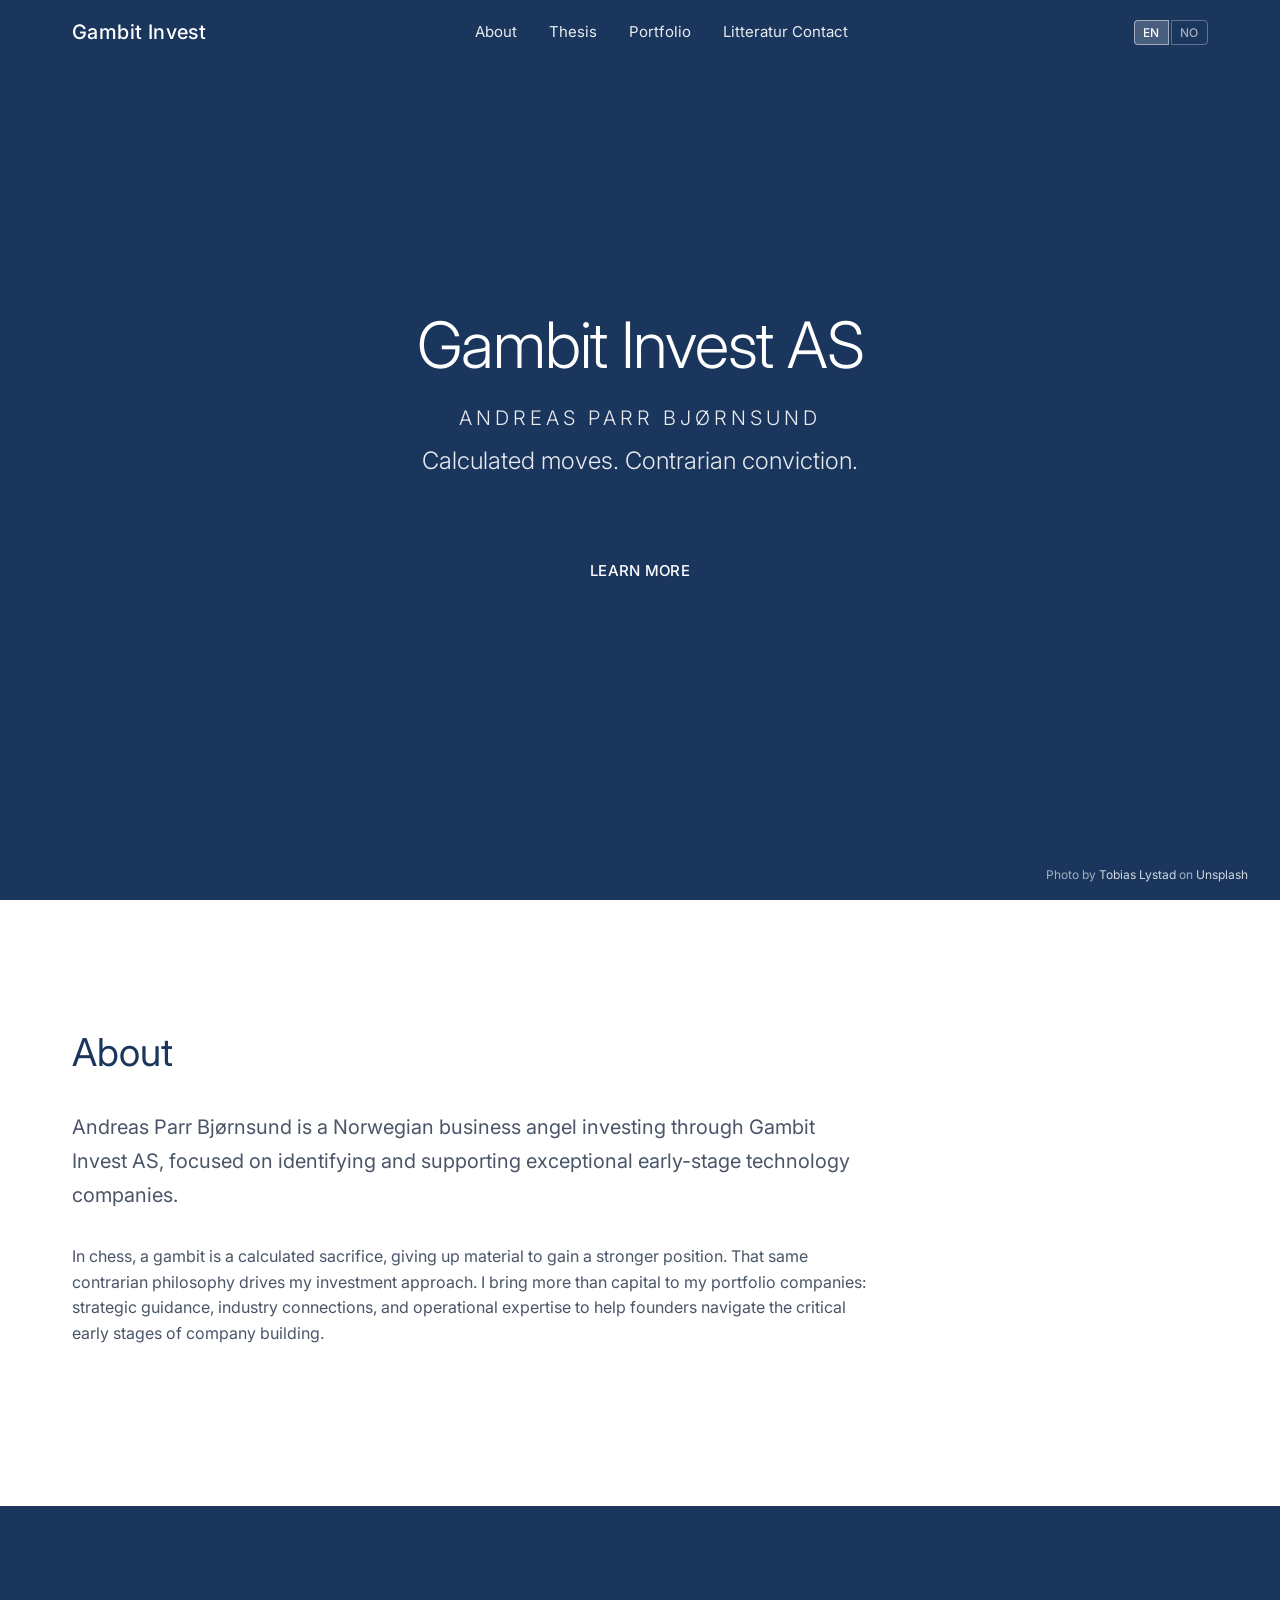
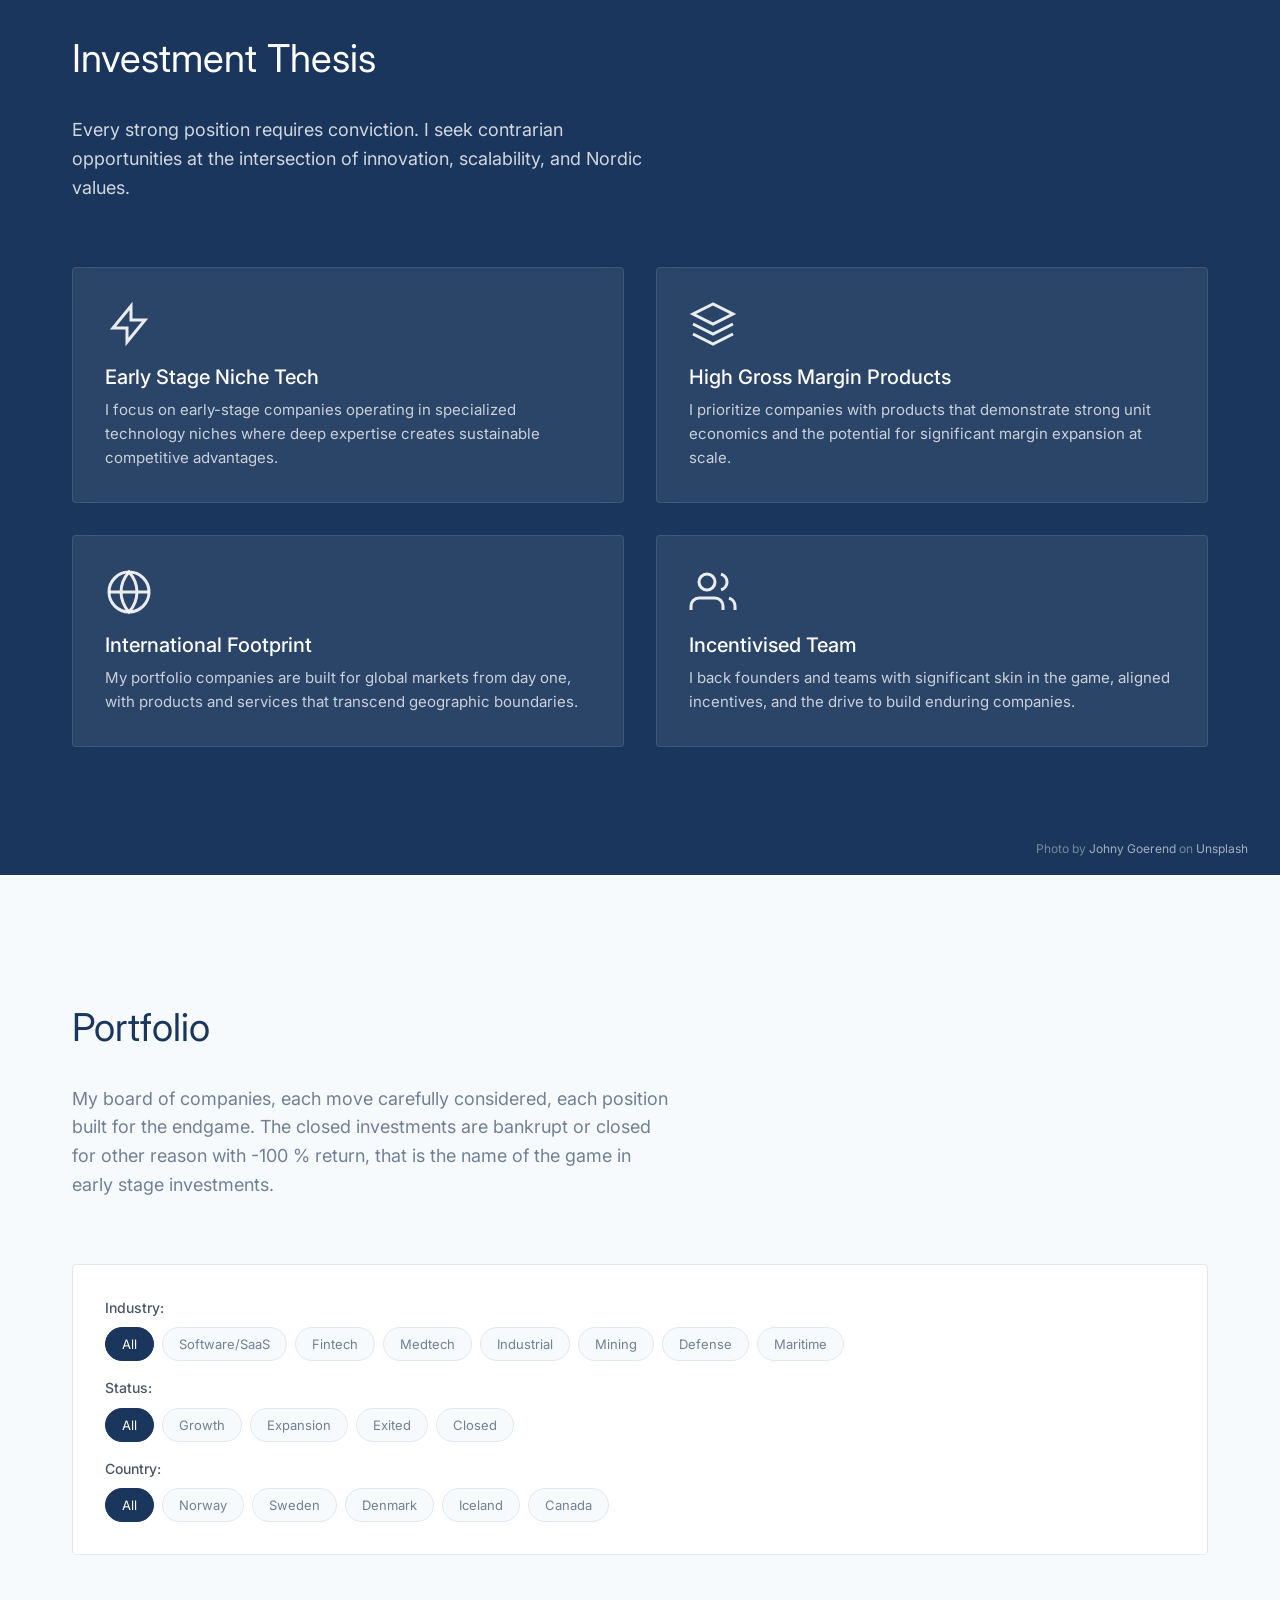
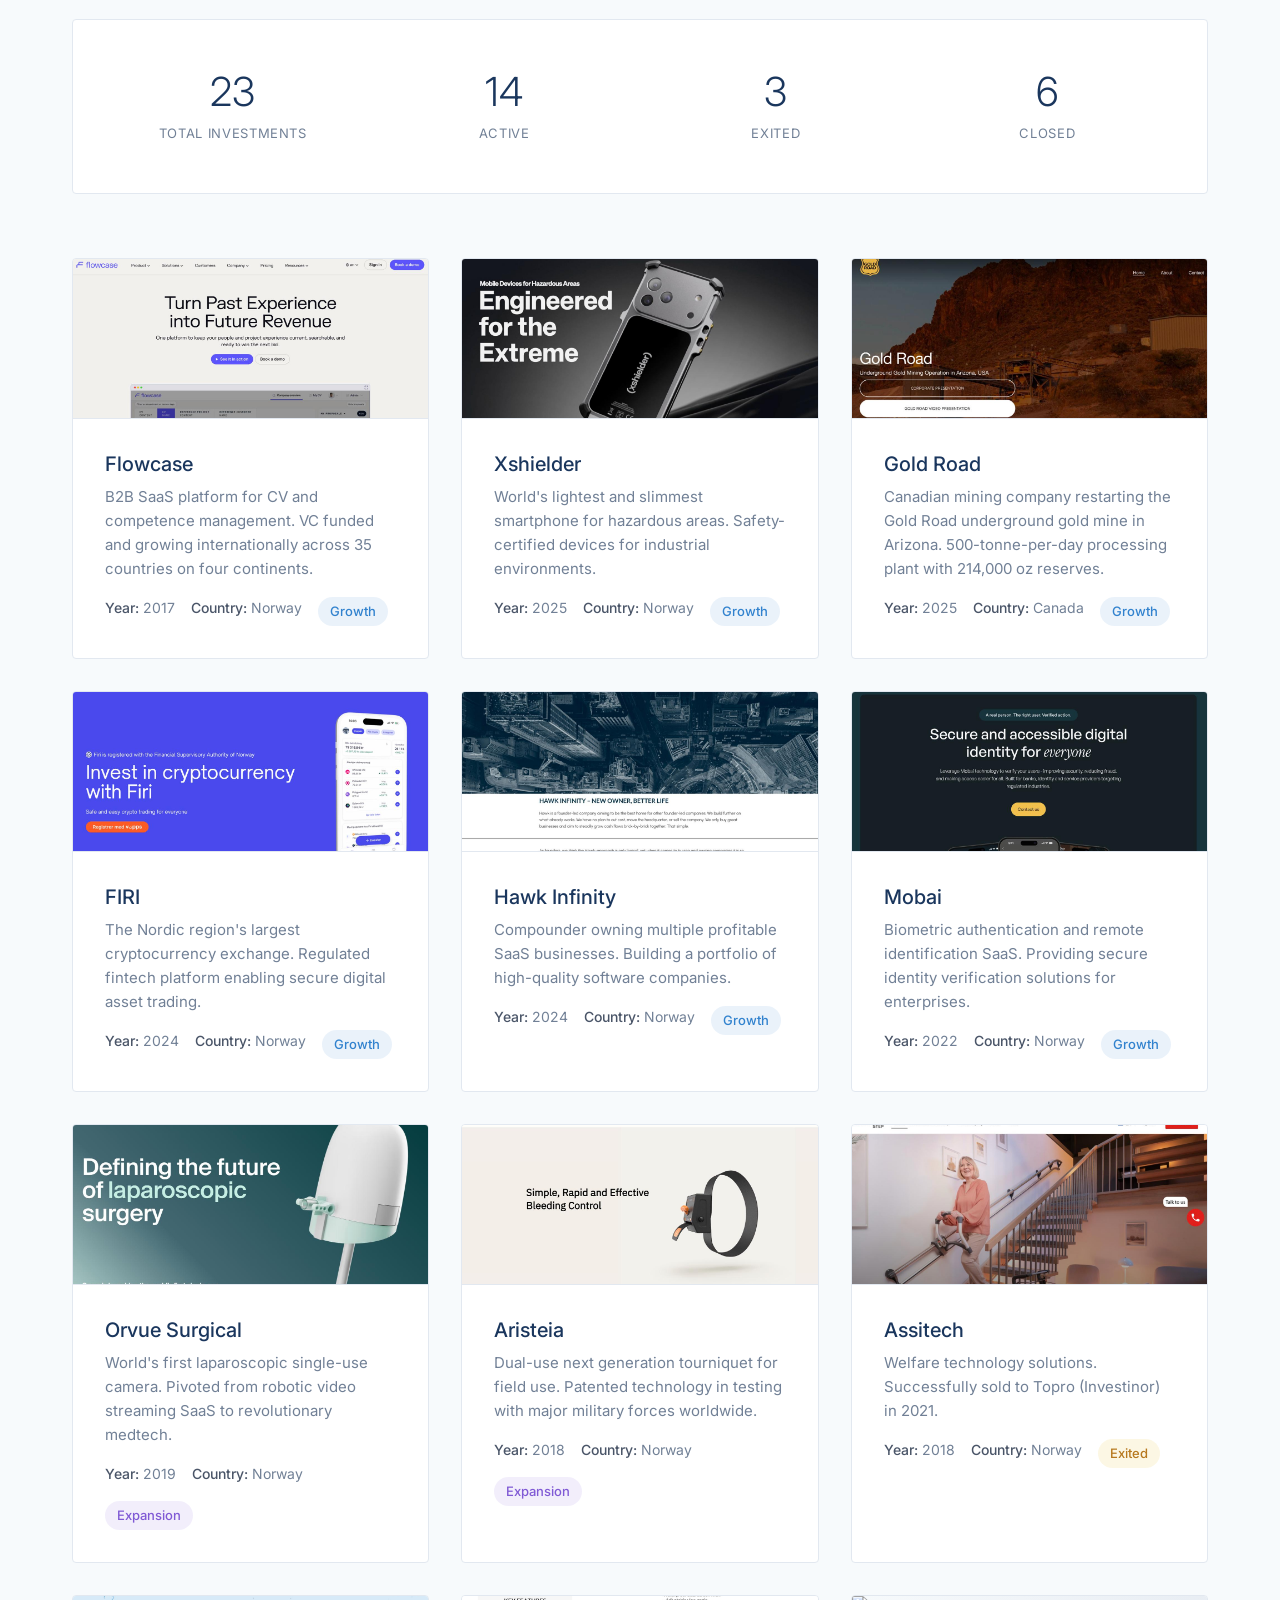
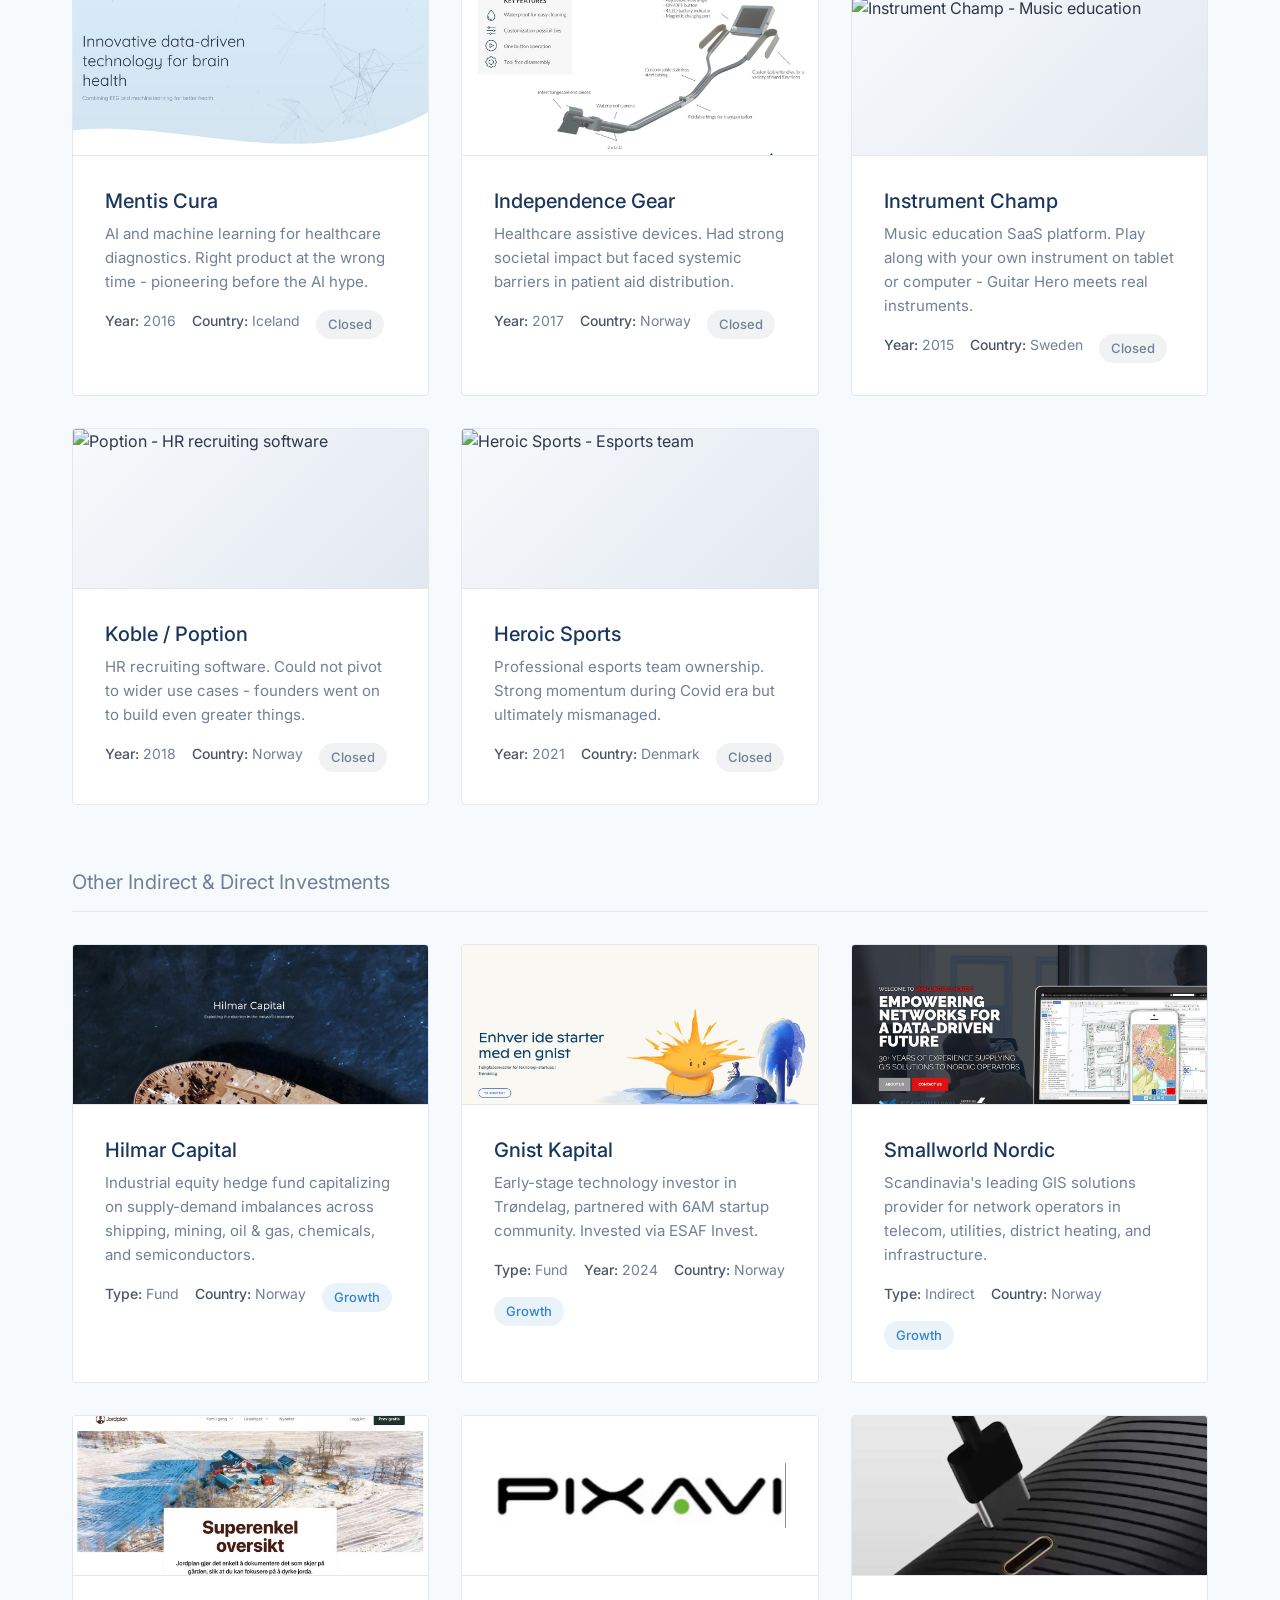
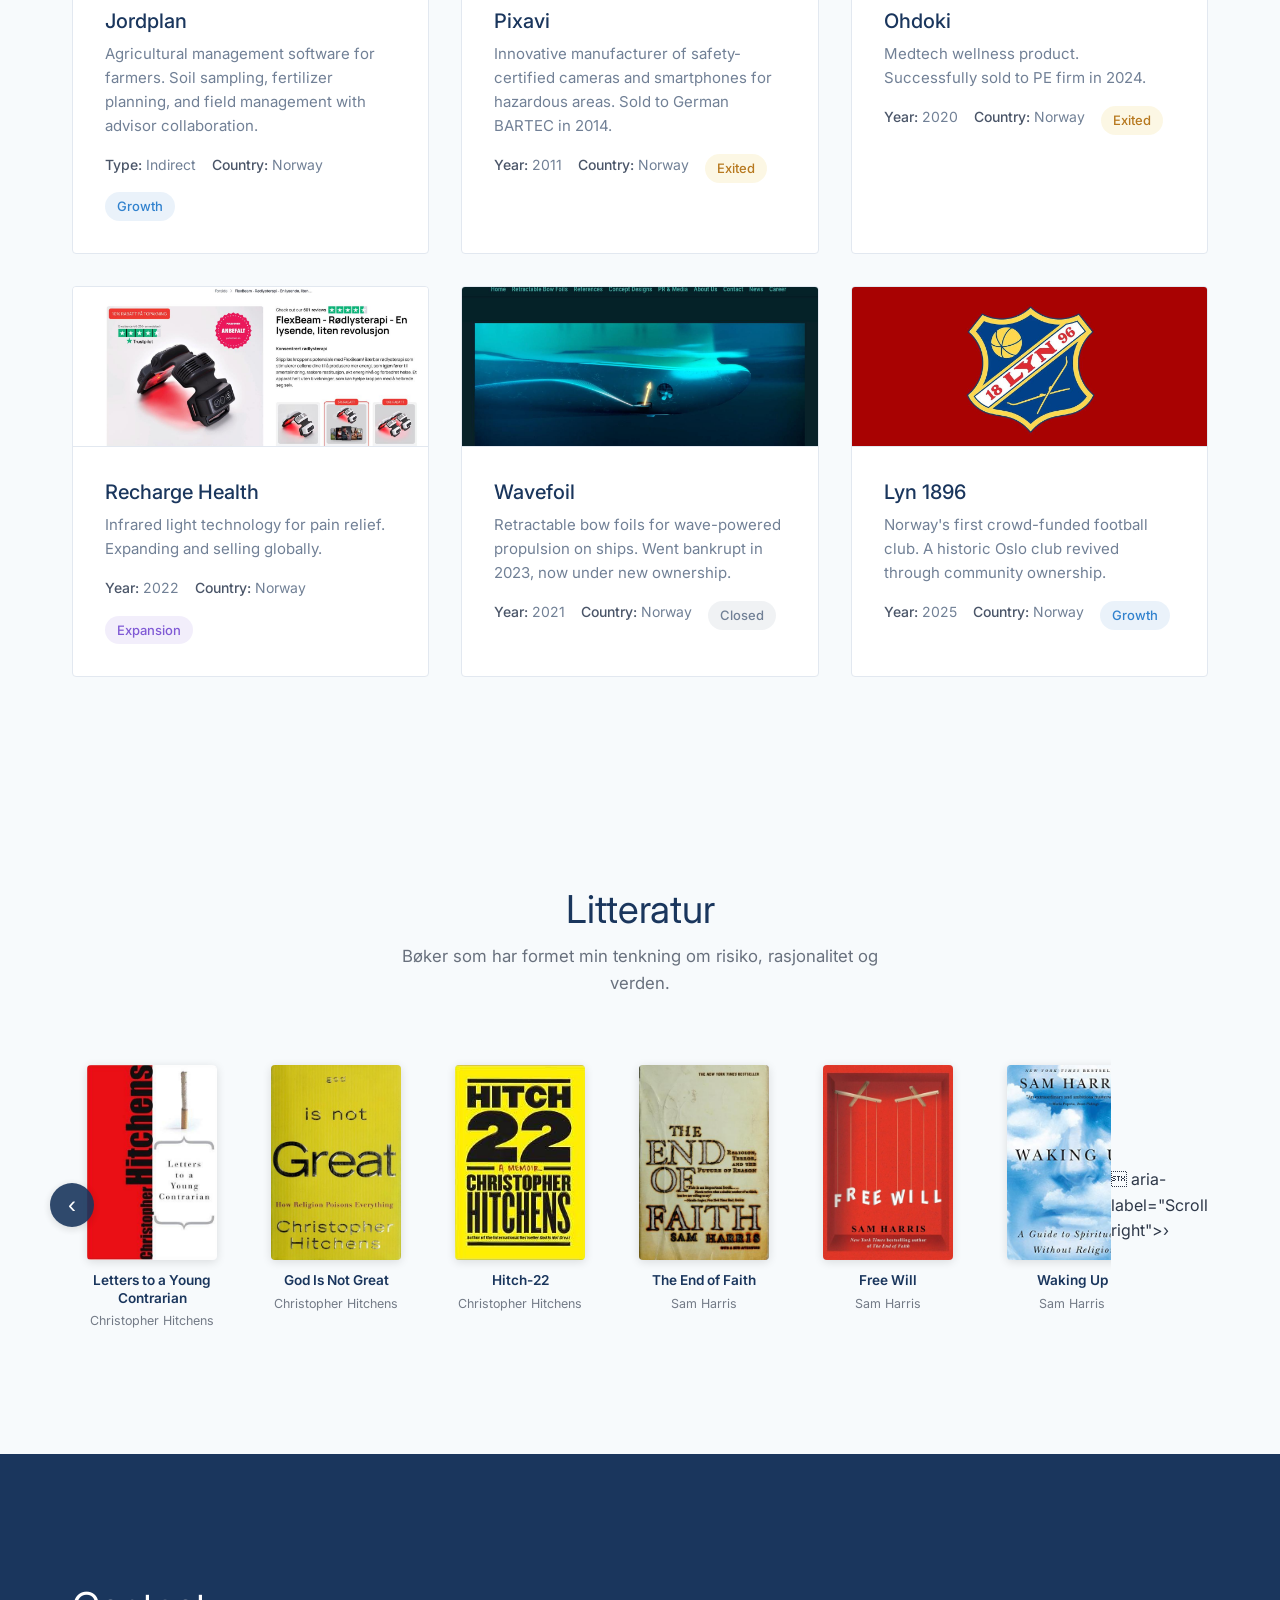
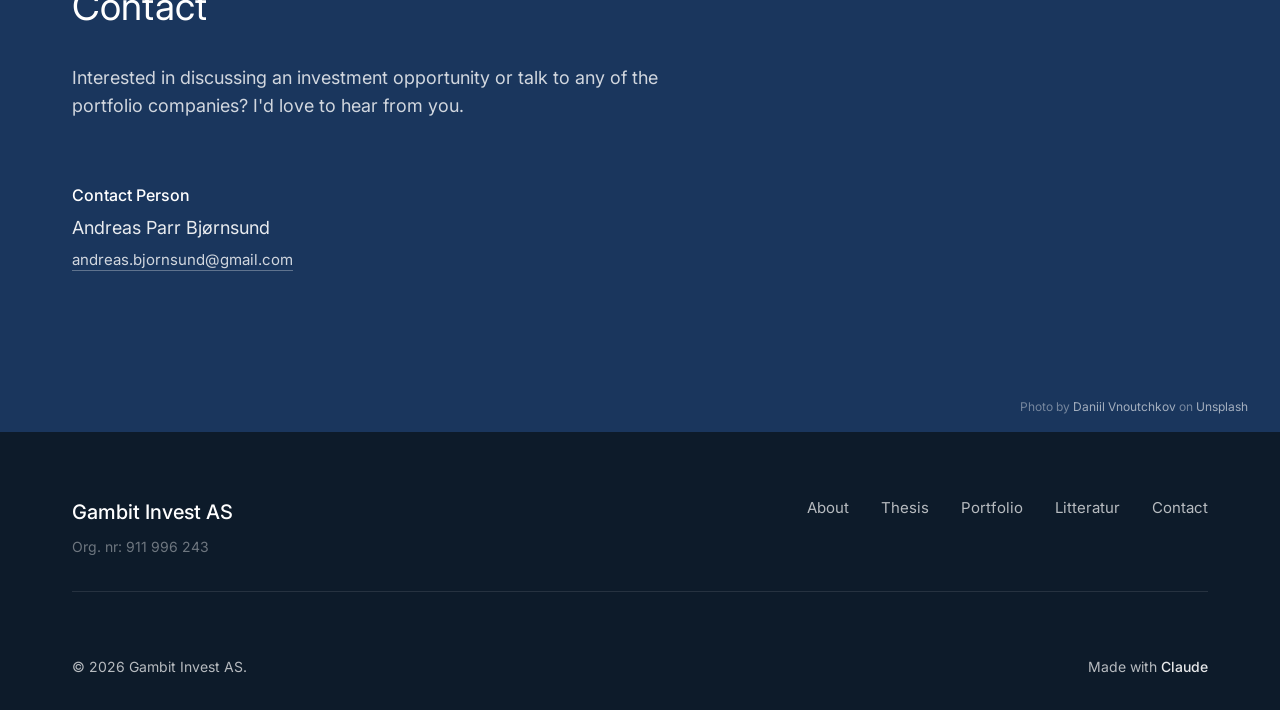
==== index.html @ 9018bc3d "Add all 35 books to readings slider, cache covers locally (1.2MB, 34 covers)" ====
<!DOCTYPE html>
<html lang="en" data-lang="en">
<head>
    <meta charset="UTF-8">
    <meta name="viewport" content="width=device-width, initial-scale=1.0">
    <!-- Google Analytics (GA4) -->
    <script async src="https://www.googletagmanager.com/gtag/js?id=G-HHHSJHZ2CD"></script>
    <script>window.dataLayer=window.dataLayer||[];function gtag(){dataLayer.push(arguments);}gtag('js',new Date());gtag('config','G-HHHSJHZ2CD');</script>
    <title>Andreas Parr Bjørnsund — Gambit Invest AS</title>
    <meta name="description" content="Gambit Invest AS - Andreas Parr Bjørnsund. Contrarian business angel investing in early-stage niche tech companies with Nordic roots.">
    <link rel="canonical" href="https://gambitinvest.no/">
    <link rel="sitemap" type="application/xml" href="/sitemap.xml">

    <!-- Open Graph -->
    <meta property="og:type" content="website">
    <meta property="og:title" content="Andreas Parr Bjørnsund — Gambit Invest AS">
    <meta property="og:description" content="Andreas Parr Bjørnsund. Contrarian business angel investing in early-stage niche tech companies with Nordic roots.">
    <meta property="og:url" content="https://gambitinvest.no/">
    <meta property="og:site_name" content="Gambit Invest AS">
    <meta property="og:locale" content="en_US">

    <!-- JSON-LD Structured Data -->
    <script type="application/ld+json">
    {
        "@context": "https://schema.org",
        "@graph": [
            {
                "@type": "Organization",
                "@id": "https://gambitinvest.no/#organization",
                "name": "Gambit Invest AS",
                "url": "https://gambitinvest.no",
                "description": "Andreas Parr Bjørnsund. Contrarian Norwegian business angel focused on early-stage niche tech companies with high gross margin products, international footprint, incentivised teams, and connection to Norway.",
                "foundingDate": "2019",
                "foundingLocation": {
                    "@type": "Place",
                    "name": "Norway"
                },
                "areaServed": {
                    "@type": "GeoCircle",
                    "geoMidpoint": {
                        "@type": "GeoCoordinates",
                        "latitude": 59.9139,
                        "longitude": 10.7522
                    },
                    "geoRadius": "5000 km"
                },
                "knowsAbout": [
                    "Venture Capital",
                    "Angel Investing",
                    "Early Stage Startups",
                    "Technology Companies",
                    "Nordic Startups"
                ],
                "slogan": "Calculated moves. Contrarian conviction.",
                "founder": {
                    "@type": "Person",
                    "@id": "https://gambitinvest.no/#person",
                    "name": "Andreas Parr Bjørnsund",
                    "jobTitle": "Business Angel & Investor",
                    "nationality": "Norwegian",
                    "url": "https://gambitinvest.no",
                    "sameAs": [
                        "https://www.linkedin.com/in/andreasbjornsund/"
                    ]
                }
            },
            {
                "@type": "WebSite",
                "@id": "https://gambitinvest.no/#website",
                "url": "https://gambitinvest.no",
                "name": "Gambit Invest AS",
                "description": "Andreas Parr Bjørnsund - contrarian business angel investing in early-stage niche tech companies",
                "publisher": {
                    "@id": "https://gambitinvest.no/#organization"
                },
                "inLanguage": "en"
            },
            {
                "@type": "WebPage",
                "@id": "https://gambitinvest.no/#webpage",
                "url": "https://gambitinvest.no",
                "name": "Gambit Invest AS",
                "isPartOf": {
                    "@id": "https://gambitinvest.no/#website"
                },
                "about": {
                    "@id": "https://gambitinvest.no/#organization"
                },
                "description": "Andreas Parr Bjørnsund. Contrarian business angel investing in early-stage niche tech companies with Nordic roots.",
                "inLanguage": "en"
            },
            {
                "@type": "InvestmentOrFund",
                "@id": "https://gambitinvest.no/#fund",
                "name": "Gambit Invest AS",
                "description": "Andreas Parr Bjørnsund's business angel investments in early-stage niche tech companies",
                "provider": {
                    "@id": "https://gambitinvest.no/#organization"
                },
                "areaServed": "Global",
                "audience": {
                    "@type": "BusinessAudience",
                    "audienceType": "Early-stage technology startups"
                }
            }
        ]
    }
    </script>

    <!-- Favicon - Chess knight (gambit theme) -->
    <link rel="icon" type="image/svg+xml" href="favicon.svg">
    <link rel="icon" type="image/png" sizes="32x32" href="favicon.png">

    <link rel="stylesheet" href="styles.css">
    <link rel="preconnect" href="https://fonts.googleapis.com">
    <link rel="preconnect" href="https://fonts.gstatic.com" crossorigin>
    <link rel="preconnect" href="https://images.unsplash.com">
    <link href="https://fonts.googleapis.com/css2?family=Inter:wght@300;400;500;600&display=swap" rel="stylesheet">
</head>
<body>
    <!-- Navigation -->
    <nav class="nav">
        <div class="nav-container">
            <a href="#" class="logo">Gambit Invest</a>
            <ul class="nav-links">
                <li><a href="#about" data-i18n="nav.about">About</a></li>
                <li><a href="#thesis" data-i18n="nav.thesis">Thesis</a></li>
                <li><a href="#portfolio" data-i18n="nav.portfolio">Portfolio</a></li>
                <li><a href="#readings" data-i18n="nav.readings">Litteratur</a>
                    <a href="#contact" data-i18n="nav.contact">Contact</a></li>
            </ul>
            <div class="lang-switcher">
                <button class="lang-btn active" data-lang="en">EN</button>
                <button class="lang-btn" data-lang="no">NO</button>
            </div>
            <button class="mobile-menu-btn" aria-label="Toggle menu">
                <span></span>
                <span></span>
                <span></span>
            </button>
        </div>
    </nav>

    <!-- Hero Section -->
    <header class="hero">
        <div class="hero-slideshow">
            <!-- Images will be injected by JavaScript -->
        </div>
        <div class="hero-overlay"></div>
        <div class="hero-content">
            <h1>Gambit Invest AS</h1>
            <p class="hero-tagline" data-i18n="hero.tagline">Andreas Parr Bjørnsund</p>
            <p class="hero-subtitle" data-i18n="hero.subtitle">Calculated moves. Contrarian conviction.</p>
            <a href="#about" class="btn btn-primary" data-i18n="hero.cta">Learn More</a>
        </div>
        <div class="hero-credit">
            <span data-i18n="hero.credit.prefix">Photo by</span> <span id="current-photographer"><a href="https://unsplash.com/@tobiaslystad" target="_blank" rel="noopener">Tobias Lystad</a></span> <span data-i18n="hero.credit.suffix">on</span> <a href="https://unsplash.com" target="_blank" rel="noopener">Unsplash</a>
        </div>
    </header>

    <!-- About Section -->
    <section id="about" class="section about">
        <div class="container">
            <h2 data-i18n="about.title">About</h2>
            <div class="about-content">
                <p class="lead" data-i18n="about.lead">
                    Andreas Parr Bjørnsund is a Norwegian business angel investing through
                    Gambit Invest AS, focused on identifying and supporting exceptional early-stage technology companies.
                </p>
                <p data-i18n="about.p1">
                    In chess, a gambit is a calculated sacrifice, giving up material to gain
                    a stronger position. That same contrarian philosophy drives my
                    investment approach. I bring more than capital to my portfolio companies:
                    strategic guidance, industry connections, and operational expertise to help
                    founders navigate the critical early stages of company building.
                </p>
            </div>
        </div>
    </section>

    <!-- Investment Thesis Section -->
    <section id="thesis" class="section thesis">
        <div class="thesis-bg"></div>
        <div class="container">
            <h2 data-i18n="thesis.title">Investment Thesis</h2>
            <p class="section-intro" data-i18n="thesis.intro">
                Every strong position requires conviction. I seek contrarian
                opportunities at the intersection of innovation, scalability, and Nordic values.
            </p>
            <div class="thesis-grid">
                <div class="thesis-card">
                    <div class="thesis-icon">
                        <svg viewBox="0 0 24 24" fill="none" stroke="currentColor" stroke-width="1.5">
                            <path d="M13 10V3L4 14h7v7l9-11h-7z"/>
                        </svg>
                    </div>
                    <h3 data-i18n="thesis.niche.title">Early Stage Niche Tech</h3>
                    <p data-i18n="thesis.niche.desc">
                        I focus on early-stage companies operating in specialized technology
                        niches where deep expertise creates sustainable competitive advantages.
                    </p>
                </div>
                <div class="thesis-card">
                    <div class="thesis-icon">
                        <svg viewBox="0 0 24 24" fill="none" stroke="currentColor" stroke-width="1.5">
                            <path d="M12 2L2 7l10 5 10-5-10-5zM2 17l10 5 10-5M2 12l10 5 10-5"/>
                        </svg>
                    </div>
                    <h3 data-i18n="thesis.margin.title">High Gross Margin Products</h3>
                    <p data-i18n="thesis.margin.desc">
                        I prioritize companies with products that demonstrate strong unit economics
                        and the potential for significant margin expansion at scale.
                    </p>
                </div>
                <div class="thesis-card">
                    <div class="thesis-icon">
                        <svg viewBox="0 0 24 24" fill="none" stroke="currentColor" stroke-width="1.5">
                            <circle cx="12" cy="12" r="10"/>
                            <path d="M2 12h20M12 2a15.3 15.3 0 0 1 4 10 15.3 15.3 0 0 1-4 10 15.3 15.3 0 0 1-4-10 15.3 15.3 0 0 1 4-10z"/>
                        </svg>
                    </div>
                    <h3 data-i18n="thesis.intl.title">International Footprint</h3>
                    <p data-i18n="thesis.intl.desc">
                        My portfolio companies are built for global markets from day one, with
                        products and services that transcend geographic boundaries.
                    </p>
                </div>
                <div class="thesis-card">
                    <div class="thesis-icon">
                        <svg viewBox="0 0 24 24" fill="none" stroke="currentColor" stroke-width="1.5">
                            <path d="M17 21v-2a4 4 0 0 0-4-4H5a4 4 0 0 0-4 4v2"/>
                            <circle cx="9" cy="7" r="4"/>
                            <path d="M23 21v-2a4 4 0 0 0-3-3.87M16 3.13a4 4 0 0 1 0 7.75"/>
                        </svg>
                    </div>
                    <h3 data-i18n="thesis.team.title">Incentivised Team</h3>
                    <p data-i18n="thesis.team.desc">
                        I back founders and teams with significant skin in the game, aligned
                        incentives, and the drive to build enduring companies.
                    </p>
                </div>
            </div>
        </div>
        <div class="thesis-credit">
            <span data-i18n="hero.credit.prefix">Photo by</span> <a href="https://unsplash.com/@johnygoerend" target="_blank" rel="noopener">Johny Goerend</a> <span data-i18n="hero.credit.suffix">on</span> <a href="https://unsplash.com" target="_blank" rel="noopener">Unsplash</a>
        </div>
    </section>

    <!-- Portfolio Section -->
    <section id="portfolio" class="section portfolio">
        <div class="container">
            <h2 data-i18n="portfolio.title">Portfolio</h2>
            <p class="section-intro" data-i18n="portfolio.intro">
                My board of companies, each move carefully considered, each position built for the endgame. The closed investments are bankrupt or closed for other reason with -100 % return, that is the name of the game in early stage investments.
            </p>

            <!-- Portfolio Filters -->
            <div class="portfolio-filters">
                <div class="filter-group">
                    <span class="filter-label" data-i18n="filter.industry">Industry:</span>
                    <div class="filter-options">
                        <button class="filter-btn active" data-filter="industry" data-value="all" data-i18n="filter.all">All</button>
                        <button class="filter-btn" data-filter="industry" data-value="software" data-i18n="filter.software">Software/SaaS</button>
                        <button class="filter-btn" data-filter="industry" data-value="fintech" data-i18n="filter.fintech">Fintech</button>
                        <button class="filter-btn" data-filter="industry" data-value="medtech" data-i18n="filter.medtech">Medtech</button>
                        <button class="filter-btn" data-filter="industry" data-value="industrial" data-i18n="filter.industrial">Industrial</button>
                        <button class="filter-btn" data-filter="industry" data-value="mining" data-i18n="filter.mining">Mining</button>
                        <button class="filter-btn" data-filter="industry" data-value="defense" data-i18n="filter.defense">Defense</button>
                        <button class="filter-btn" data-filter="industry" data-value="maritime" data-i18n="filter.maritime">Maritime</button>
                    </div>
                </div>
                <div class="filter-group">
                    <span class="filter-label" data-i18n="filter.status">Status:</span>
                    <div class="filter-options">
                        <button class="filter-btn active" data-filter="status" data-value="all" data-i18n="filter.all">All</button>
                        <button class="filter-btn" data-filter="status" data-value="growth" data-i18n="filter.growth">Growth</button>
                        <button class="filter-btn" data-filter="status" data-value="expansion" data-i18n="filter.expansion">Expansion</button>
                        <button class="filter-btn" data-filter="status" data-value="exited" data-i18n="filter.exited">Exited</button>
                        <button class="filter-btn" data-filter="status" data-value="closed" data-i18n="filter.closed">Closed</button>
                    </div>
                </div>
                <div class="filter-group">
                    <span class="filter-label" data-i18n="filter.country">Country:</span>
                    <div class="filter-options">
                        <button class="filter-btn active" data-filter="country" data-value="all" data-i18n="filter.all">All</button>
                        <button class="filter-btn" data-filter="country" data-value="norway" data-i18n="filter.norway">Norway</button>
                        <button class="filter-btn" data-filter="country" data-value="sweden" data-i18n="filter.sweden">Sweden</button>
                        <button class="filter-btn" data-filter="country" data-value="denmark" data-i18n="filter.denmark">Denmark</button>
                        <button class="filter-btn" data-filter="country" data-value="iceland" data-i18n="filter.iceland">Iceland</button>
                        <button class="filter-btn" data-filter="country" data-value="canada" data-i18n="filter.canada">Canada</button>
                    </div>
                </div>
            </div>

            <!-- Portfolio Stats -->
            <div class="portfolio-stats" id="portfolio-stats">
                <div class="stat-item">
                    <span class="stat-number" id="stat-total">0</span>
                    <span class="stat-label" data-i18n="stats.total">Total Investments</span>
                </div>
                <div class="stat-item">
                    <span class="stat-number" id="stat-active">0</span>
                    <span class="stat-label" data-i18n="stats.active">Active</span>
                </div>
                <div class="stat-item">
                    <span class="stat-number" id="stat-exited">0</span>
                    <span class="stat-label" data-i18n="stats.exited">Exited</span>
                </div>
                <div class="stat-item">
                    <span class="stat-number" id="stat-closed">0</span>
                    <span class="stat-label" data-i18n="stats.closed">Closed</span>
                </div>
            </div>

            <div class="portfolio-grid">
                <!-- Flowcase -->
                <div class="portfolio-card" data-industry="software" data-status="growth" data-country="norway">
                    <div class="portfolio-logo">
                        <a href="https://www.flowcase.com" target="_blank" rel="noopener">
                            <img src="images/logos/flowcase.jpg" alt="Flowcase - B2B SaaS platform" loading="lazy">
                        </a>
                    </div>
                    <div class="portfolio-info">
                        <h3>Flowcase</h3>
                        <p class="portfolio-description" data-i18n="desc.flowcase">
                            B2B SaaS platform for CV and competence management. VC funded and growing internationally across 35 countries on four continents.
                        </p>
                        <div class="portfolio-meta">
                            <span class="meta-item">
                                <strong data-i18n="meta.year">Year:</strong> 2017
                            </span>
                            <span class="meta-item">
                                <strong data-i18n="meta.country">Country:</strong> <span data-i18n="country.norway">Norway</span>
                            </span>
                            <span class="meta-item status growth" data-i18n="status.growth">
                                Growth
                            </span>
                        </div>
                    </div>
                </div>

                <!-- Xshielder -->
                <div class="portfolio-card" data-industry="industrial" data-status="growth" data-country="norway">
                    <div class="portfolio-logo">
                        <a href="https://xshielder.com" target="_blank" rel="noopener">
                            <img src="images/logos/xshielder.jpg" alt="Xshielder - Industrial safety smartphones" loading="lazy">
                        </a>
                    </div>
                    <div class="portfolio-info">
                        <h3>Xshielder</h3>
                        <p class="portfolio-description" data-i18n="desc.xshielder">
                            World's lightest and slimmest smartphone for hazardous areas. Safety-certified devices for industrial environments.
                        </p>
                        <div class="portfolio-meta">
                            <span class="meta-item">
                                <strong data-i18n="meta.year">Year:</strong> 2025
                            </span>
                            <span class="meta-item">
                                <strong data-i18n="meta.country">Country:</strong> <span data-i18n="country.norway">Norway</span>
                            </span>
                            <span class="meta-item status growth" data-i18n="status.growth">
                                Growth
                            </span>
                        </div>
                    </div>
                </div>

                <!-- Gold Road -->
                <div class="portfolio-card" data-industry="mining" data-status="growth" data-country="canada">
                    <div class="portfolio-logo">
                        <a href="https://www.goldroadusa.com" target="_blank" rel="noopener">
                            <img src="images/logos/goldroad.jpg" alt="Gold Road - Gold mining operations" loading="lazy">
                        </a>
                    </div>
                    <div class="portfolio-info">
                        <h3>Gold Road</h3>
                        <p class="portfolio-description" data-i18n="desc.goldroad">
                            Canadian mining company restarting the Gold Road underground gold mine in Arizona. 500-tonne-per-day processing plant with 214,000 oz reserves.
                        </p>
                        <div class="portfolio-meta">
                            <span class="meta-item">
                                <strong data-i18n="meta.year">Year:</strong> 2025
                            </span>
                            <span class="meta-item">
                                <strong data-i18n="meta.country">Country:</strong> <span data-i18n="country.canada">Canada</span>
                            </span>
                            <span class="meta-item status growth" data-i18n="status.growth">
                                Growth
                            </span>
                        </div>
                    </div>
                </div>

                <!-- FIRI -->
                <div class="portfolio-card" data-industry="fintech" data-status="growth" data-country="norway">
                    <div class="portfolio-logo">
                        <a href="https://www.firi.no" target="_blank" rel="noopener">
                            <img src="images/logos/firi.jpg" alt="FIRI - Cryptocurrency exchange" loading="lazy">
                        </a>
                    </div>
                    <div class="portfolio-info">
                        <h3>FIRI</h3>
                        <p class="portfolio-description" data-i18n="desc.firi">
                            The Nordic region's largest cryptocurrency exchange. Regulated fintech platform enabling secure digital asset trading.
                        </p>
                        <div class="portfolio-meta">
                            <span class="meta-item">
                                <strong data-i18n="meta.year">Year:</strong> 2024
                            </span>
                            <span class="meta-item">
                                <strong data-i18n="meta.country">Country:</strong> <span data-i18n="country.norway">Norway</span>
                            </span>
                            <span class="meta-item status growth" data-i18n="status.growth">
                                Growth
                            </span>
                        </div>
                    </div>
                </div>

                <!-- Hawk Infinity -->
                <div class="portfolio-card" data-industry="software" data-status="growth" data-country="norway">
                    <div class="portfolio-logo">
                        <a href="https://hawkinfinity.com" target="_blank" rel="noopener">
                            <img src="images/logos/hawkinfinity.jpg" alt="Hawk Infinity - SaaS portfolio" loading="lazy">
                        </a>
                    </div>
                    <div class="portfolio-info">
                        <h3>Hawk Infinity</h3>
                        <p class="portfolio-description" data-i18n="desc.hawkinfinity">
                            Compounder owning multiple profitable SaaS businesses. Building a portfolio of high-quality software companies.
                        </p>
                        <div class="portfolio-meta">
                            <span class="meta-item">
                                <strong data-i18n="meta.year">Year:</strong> 2024
                            </span>
                            <span class="meta-item">
                                <strong data-i18n="meta.country">Country:</strong> <span data-i18n="country.norway">Norway</span>
                            </span>
                            <span class="meta-item status growth" data-i18n="status.growth">
                                Growth
                            </span>
                        </div>
                    </div>
                </div>

                <!-- Mobai -->
                <div class="portfolio-card" data-industry="software" data-status="growth" data-country="norway">
                    <div class="portfolio-logo">
                        <a href="https://www.mobai.bio" target="_blank" rel="noopener">
                            <img src="images/logos/mobai.jpg" alt="Mobai - Biometric authentication" loading="lazy">
                        </a>
                    </div>
                    <div class="portfolio-info">
                        <h3>Mobai</h3>
                        <p class="portfolio-description" data-i18n="desc.mobai">
                            Biometric authentication and remote identification SaaS. Providing secure identity verification solutions for enterprises.
                        </p>
                        <div class="portfolio-meta">
                            <span class="meta-item">
                                <strong data-i18n="meta.year">Year:</strong> 2022
                            </span>
                            <span class="meta-item">
                                <strong data-i18n="meta.country">Country:</strong> <span data-i18n="country.norway">Norway</span>
                            </span>
                            <span class="meta-item status growth" data-i18n="status.growth">
                                Growth
                            </span>
                        </div>
                    </div>
                </div>

                <!-- Orvue Surgical -->
                <div class="portfolio-card" data-industry="medtech" data-status="expansion" data-country="norway">
                    <div class="portfolio-logo">
                        <a href="https://orvue.com" target="_blank" rel="noopener">
                            <img src="images/logos/orvuesurgical.jpg" alt="Orvue Surgical - Laparoscopic camera" loading="lazy">
                        </a>
                    </div>
                    <div class="portfolio-info">
                        <h3>Orvue Surgical</h3>
                        <p class="portfolio-description" data-i18n="desc.orvue">
                            World's first laparoscopic single-use camera. Pivoted from robotic video streaming SaaS to revolutionary medtech.
                        </p>
                        <div class="portfolio-meta">
                            <span class="meta-item">
                                <strong data-i18n="meta.year">Year:</strong> 2019
                            </span>
                            <span class="meta-item">
                                <strong data-i18n="meta.country">Country:</strong> <span data-i18n="country.norway">Norway</span>
                            </span>
                            <span class="meta-item status expansion" data-i18n="status.expansion">
                                Expansion
                            </span>
                        </div>
                    </div>
                </div>

                <!-- Aristeia -->
                <div class="portfolio-card" data-industry="defense" data-status="expansion" data-country="norway">
                    <div class="portfolio-logo">
                        <a href="https://www.aristeia.no" target="_blank" rel="noopener">
                            <img src="images/logos/aristeia.jpg" alt="Aristeia - Military medical equipment" loading="lazy">
                        </a>
                    </div>
                    <div class="portfolio-info">
                        <h3>Aristeia</h3>
                        <p class="portfolio-description" data-i18n="desc.aristeia">
                            Dual-use next generation tourniquet for field use. Patented technology in testing with major military forces worldwide.
                        </p>
                        <div class="portfolio-meta">
                            <span class="meta-item">
                                <strong data-i18n="meta.year">Year:</strong> 2018
                            </span>
                            <span class="meta-item">
                                <strong data-i18n="meta.country">Country:</strong> <span data-i18n="country.norway">Norway</span>
                            </span>
                            <span class="meta-item status expansion" data-i18n="status.expansion">
                                Expansion
                            </span>
                        </div>
                    </div>
                </div>

                <!-- Assitech (Exit) -->
                <div class="portfolio-card" data-industry="medtech" data-status="exited" data-country="norway">
                    <div class="portfolio-logo">
                        <a href="https://www.toprostep.com" target="_blank" rel="noopener">
                            <img src="images/logos/assitech.jpg" alt="Assitech - Welfare technology" loading="lazy">
                        </a>
                    </div>
                    <div class="portfolio-info">
                        <h3>Assitech</h3>
                        <p class="portfolio-description" data-i18n="desc.assitech">
                            Welfare technology solutions. Successfully sold to Topro (Investinor) in 2021.
                        </p>
                        <div class="portfolio-meta">
                            <span class="meta-item">
                                <strong data-i18n="meta.year">Year:</strong> 2018
                            </span>
                            <span class="meta-item">
                                <strong data-i18n="meta.country">Country:</strong> <span data-i18n="country.norway">Norway</span>
                            </span>
                            <span class="meta-item status exited" data-i18n="status.exited">
                                Exited
                            </span>
                        </div>
                    </div>
                </div>

                <!-- Mentis Cura -->
                <div class="portfolio-card" data-industry="medtech" data-status="closed" data-country="iceland">
                    <div class="portfolio-logo">
                        <img src="images/logos/mentiscura.jpg" alt="Mentis Cura - AI healthcare diagnostics" loading="lazy">
                    </div>
                    <div class="portfolio-info">
                        <h3>Mentis Cura</h3>
                        <p class="portfolio-description" data-i18n="desc.mentiscura">
                            AI and machine learning for healthcare diagnostics. Right product at the wrong time - pioneering before the AI hype.
                        </p>
                        <div class="portfolio-meta">
                            <span class="meta-item">
                                <strong data-i18n="meta.year">Year:</strong> 2016
                            </span>
                            <span class="meta-item">
                                <strong data-i18n="meta.country">Country:</strong> <span data-i18n="country.iceland">Iceland</span>
                            </span>
                            <span class="meta-item status closed" data-i18n="status.closed">
                                Closed
                            </span>
                        </div>
                    </div>
                </div>

                <!-- Independence Gear -->
                <div class="portfolio-card" data-industry="medtech" data-status="closed" data-country="norway">
                    <div class="portfolio-logo">
                        <img src="images/logos/independencegear.jpg" alt="Independence Gear - Assistive devices" loading="lazy">
                    </div>
                    <div class="portfolio-info">
                        <h3>Independence Gear</h3>
                        <p class="portfolio-description" data-i18n="desc.independencegear">
                            Healthcare assistive devices. Had strong societal impact but faced systemic barriers in patient aid distribution.
                        </p>
                        <div class="portfolio-meta">
                            <span class="meta-item">
                                <strong data-i18n="meta.year">Year:</strong> 2017
                            </span>
                            <span class="meta-item">
                                <strong data-i18n="meta.country">Country:</strong> <span data-i18n="country.norway">Norway</span>
                            </span>
                            <span class="meta-item status closed" data-i18n="status.closed">
                                Closed
                            </span>
                        </div>
                    </div>
                </div>

                <!-- Instrument Champ -->
                <div class="portfolio-card" data-industry="software" data-status="closed" data-country="sweden">
                    <div class="portfolio-logo">
                        <img src="https://images.unsplash.com/photo-1510915361894-db8b60106cb1?w=800&q=80&auto=format&fit=crop" alt="Instrument Champ - Music education" loading="lazy">
                    </div>
                    <div class="portfolio-info">
                        <h3>Instrument Champ</h3>
                        <p class="portfolio-description" data-i18n="desc.instrumentchamp">
                            Music education SaaS platform. Play along with your own instrument on tablet or computer - Guitar Hero meets real instruments.
                        </p>
                        <div class="portfolio-meta">
                            <span class="meta-item">
                                <strong data-i18n="meta.year">Year:</strong> 2015
                            </span>
                            <span class="meta-item">
                                <strong data-i18n="meta.country">Country:</strong> <span data-i18n="country.sweden">Sweden</span>
                            </span>
                            <span class="meta-item status closed" data-i18n="status.closed">
                                Closed
                            </span>
                        </div>
                    </div>
                </div>

                <!-- Poption -->
                <div class="portfolio-card" data-industry="software" data-status="closed" data-country="norway">
                    <div class="portfolio-logo">
                        <img src="https://images.unsplash.com/photo-1521737711867-e3b97375f902?w=800&q=80&auto=format&fit=crop" alt="Poption - HR recruiting software" loading="lazy">
                    </div>
                    <div class="portfolio-info">
                        <h3>Koble / Poption</h3>
                        <p class="portfolio-description" data-i18n="desc.poption">
                            HR recruiting software. Could not pivot to wider use cases - founders went on to build even greater things.
                        </p>
                        <div class="portfolio-meta">
                            <span class="meta-item">
                                <strong data-i18n="meta.year">Year:</strong> 2018
                            </span>
                            <span class="meta-item">
                                <strong data-i18n="meta.country">Country:</strong> <span data-i18n="country.norway">Norway</span>
                            </span>
                            <span class="meta-item status closed" data-i18n="status.closed">
                                Closed
                            </span>
                        </div>
                    </div>
                </div>

                <!-- Heroic Sports -->
                <div class="portfolio-card" data-industry="software" data-status="closed" data-country="denmark">
                    <div class="portfolio-logo">
                        <img src="https://images.unsplash.com/photo-1542751371-adc38448a05e?w=800&q=80&auto=format&fit=crop" alt="Heroic Sports - Esports team" loading="lazy">
                    </div>
                    <div class="portfolio-info">
                        <h3>Heroic Sports</h3>
                        <p class="portfolio-description" data-i18n="desc.heroicsports">
                            Professional esports team ownership. Strong momentum during Covid era but ultimately mismanaged.
                        </p>
                        <div class="portfolio-meta">
                            <span class="meta-item">
                                <strong data-i18n="meta.year">Year:</strong> 2021
                            </span>
                            <span class="meta-item">
                                <strong data-i18n="meta.country">Country:</strong> <span data-i18n="country.denmark">Denmark</span>
                            </span>
                            <span class="meta-item status closed" data-i18n="status.closed">
                                Closed
                            </span>
                        </div>
                    </div>
                </div>
            </div>

            <h3 class="portfolio-section-title" data-i18n="portfolio.other.title">Other Indirect &amp; Direct Investments</h3>

            <div class="portfolio-grid portfolio-grid-other">
                <!-- Hilmar Capital -->
                <div class="portfolio-card" data-industry="fintech" data-status="growth" data-country="norway">
                    <div class="portfolio-logo">
                        <a href="https://www.hilmarcapital.com" target="_blank" rel="noopener">
                            <img src="images/logos/hilmarcapital.jpg" alt="Hilmar Capital - Hedge fund" loading="lazy">
                        </a>
                    </div>
                    <div class="portfolio-info">
                        <h3>Hilmar Capital</h3>
                        <p class="portfolio-description" data-i18n="desc.hilmarcapital">
                            Industrial equity hedge fund capitalizing on supply-demand imbalances across shipping, mining, oil &amp; gas, chemicals, and semiconductors.
                        </p>
                        <div class="portfolio-meta">
                            <span class="meta-item">
                                <strong data-i18n="meta.type">Type:</strong> <span data-i18n="type.fund">Fund</span>
                            </span>
                            <span class="meta-item">
                                <strong data-i18n="meta.country">Country:</strong> <span data-i18n="country.norway">Norway</span>
                            </span>
                            <span class="meta-item status growth" data-i18n="status.growth">
                                Growth
                            </span>
                        </div>
                    </div>
                </div>

                <!-- Gnist Kapital (via ESAF Invest) -->
                <div class="portfolio-card" data-industry="fintech" data-status="growth" data-country="norway">
                    <div class="portfolio-logo">
                        <a href="https://www.gnistkapital.no" target="_blank" rel="noopener">
                            <img src="images/logos/gnistkapital.jpg" alt="Gnist Kapital - Early-stage tech fund" loading="lazy">
                        </a>
                    </div>
                    <div class="portfolio-info">
                        <h3>Gnist Kapital</h3>
                        <p class="portfolio-description">
                            Early-stage technology investor in Trøndelag, partnered with 6AM startup community. Invested via ESAF Invest.
                        </p>
                        <div class="portfolio-meta">
                            <span class="meta-item">
                                <strong data-i18n="meta.type">Type:</strong> <span data-i18n="type.fund">Fund</span>
                            </span>
                            <span class="meta-item">
                                <strong data-i18n="meta.year">Year:</strong> 2024
                            </span>
                            <span class="meta-item">
                                <strong data-i18n="meta.country">Country:</strong> <span data-i18n="country.norway">Norway</span>
                            </span>
                            <span class="meta-item status growth" data-i18n="status.growth">
                                Growth
                            </span>
                        </div>
                    </div>
                </div>

                <!-- Smallworld Nordic -->
                <div class="portfolio-card" data-industry="software" data-status="growth" data-country="norway">
                    <div class="portfolio-logo">
                        <a href="https://www.smallworldnordic.com" target="_blank" rel="noopener">
                            <img src="images/logos/smallworldnordic.jpg" alt="Smallworld Nordic - GIS solutions" loading="lazy">
                        </a>
                    </div>
                    <div class="portfolio-info">
                        <h3>Smallworld Nordic</h3>
                        <p class="portfolio-description" data-i18n="desc.smallworldnordic">
                            Scandinavia's leading GIS solutions provider for network operators in telecom, utilities, district heating, and infrastructure.
                        </p>
                        <div class="portfolio-meta">
                            <span class="meta-item">
                                <strong data-i18n="meta.type">Type:</strong> <span data-i18n="type.indirect">Indirect</span>
                            </span>
                            <span class="meta-item">
                                <strong data-i18n="meta.country">Country:</strong> <span data-i18n="country.norway">Norway</span>
                            </span>
                            <span class="meta-item status growth" data-i18n="status.growth">
                                Growth
                            </span>
                        </div>
                    </div>
                </div>

                <!-- Jordplan -->
                <div class="portfolio-card" data-industry="software" data-status="growth" data-country="norway">
                    <div class="portfolio-logo">
                        <a href="https://jordplan.no" target="_blank" rel="noopener">
                            <img src="images/logos/jordplan.jpg" alt="Jordplan - Agricultural management software" loading="lazy">
                        </a>
                    </div>
                    <div class="portfolio-info">
                        <h3>Jordplan</h3>
                        <p class="portfolio-description" data-i18n="desc.jordplan">
                            Agricultural management software for farmers. Soil sampling, fertilizer planning, and field management with advisor collaboration.
                        </p>
                        <div class="portfolio-meta">
                            <span class="meta-item">
                                <strong data-i18n="meta.type">Type:</strong> <span data-i18n="type.indirect">Indirect</span>
                            </span>
                            <span class="meta-item">
                                <strong data-i18n="meta.country">Country:</strong> <span data-i18n="country.norway">Norway</span>
                            </span>
                            <span class="meta-item status growth" data-i18n="status.growth">
                                Growth
                            </span>
                        </div>
                    </div>
                </div>

                <!-- Pixavi -->
                <div class="portfolio-card" data-industry="industrial" data-status="exited" data-country="norway">
                    <div class="portfolio-logo logo-contain">
                        <a href="https://www.pixavi.com" target="_blank" rel="noopener">
                            <img src="images/logos/pixavi.jpg" alt="Pixavi - Safety-certified cameras" loading="lazy">
                        </a>
                    </div>
                    <div class="portfolio-info">
                        <h3>Pixavi</h3>
                        <p class="portfolio-description" data-i18n="desc.pixavi">
                            Innovative manufacturer of safety-certified cameras and smartphones for hazardous areas. Sold to German BARTEC in 2014.
                        </p>
                        <div class="portfolio-meta">
                            <span class="meta-item">
                                <strong data-i18n="meta.year">Year:</strong> 2011
                            </span>
                            <span class="meta-item">
                                <strong data-i18n="meta.country">Country:</strong> <span data-i18n="country.norway">Norway</span>
                            </span>
                            <span class="meta-item status exited" data-i18n="status.exited">
                                Exited
                            </span>
                        </div>
                    </div>
                </div>

                <!-- Ohdoki -->
                <div class="portfolio-card" data-industry="medtech" data-status="exited" data-country="norway">
                    <div class="portfolio-logo">
                        <a href="https://www.ohdoki.com" target="_blank" rel="noopener">
                            <img src="images/logos/ohdoki.jpg" alt="Ohdoki - Medtech wellness product" loading="lazy">
                        </a>
                    </div>
                    <div class="portfolio-info">
                        <h3>Ohdoki</h3>
                        <p class="portfolio-description" data-i18n="desc.ohdoki">
                            Medtech wellness product. Successfully sold to PE firm in 2024.
                        </p>
                        <div class="portfolio-meta">
                            <span class="meta-item">
                                <strong data-i18n="meta.year">Year:</strong> 2020
                            </span>
                            <span class="meta-item">
                                <strong data-i18n="meta.country">Country:</strong> <span data-i18n="country.norway">Norway</span>
                            </span>
                            <span class="meta-item status exited" data-i18n="status.exited">
                                Exited
                            </span>
                        </div>
                    </div>
                </div>

                <!-- Recharge Health -->
                <div class="portfolio-card" data-industry="medtech" data-status="expansion" data-country="norway">
                    <div class="portfolio-logo">
                        <a href="https://recharge.health/" target="_blank" rel="noopener">
                            <img src="images/logos/rechargehealth.jpg" alt="Recharge Health - Infrared light therapy" loading="lazy">
                        </a>
                    </div>
                    <div class="portfolio-info">
                        <h3>Recharge Health</h3>
                        <p class="portfolio-description" data-i18n="desc.rechargehealth">
                            Infrared light technology for pain relief. Expanding and selling globally.
                        </p>
                        <div class="portfolio-meta">
                            <span class="meta-item">
                                <strong data-i18n="meta.year">Year:</strong> 2022
                            </span>
                            <span class="meta-item">
                                <strong data-i18n="meta.country">Country:</strong> <span data-i18n="country.norway">Norway</span>
                            </span>
                            <span class="meta-item status expansion" data-i18n="status.expansion">
                                Expansion
                            </span>
                        </div>
                    </div>
                </div>

                <!-- Wavefoil -->
                <div class="portfolio-card" data-industry="maritime" data-status="closed" data-country="norway">
                    <div class="portfolio-logo">
                        <a href="https://wavefoil.com/" target="_blank" rel="noopener">
                            <img src="images/logos/wavefoil.jpg" alt="Wavefoil - Maritime wave propulsion" loading="lazy">
                        </a>
                    </div>
                    <div class="portfolio-info">
                        <h3>Wavefoil</h3>
                        <p class="portfolio-description" data-i18n="desc.wavefoil">
                            Retractable bow foils for wave-powered propulsion on ships. Went bankrupt in 2023, now under new ownership.
                        </p>
                        <div class="portfolio-meta">
                            <span class="meta-item">
                                <strong data-i18n="meta.year">Year:</strong> 2021
                            </span>
                            <span class="meta-item">
                                <strong data-i18n="meta.country">Country:</strong> <span data-i18n="country.norway">Norway</span>
                            </span>
                            <span class="meta-item status closed" data-i18n="status.closed">
                                Closed
                            </span>
                        </div>
                    </div>
                </div>

                <div class="portfolio-card" data-industry="sports" data-status="growth" data-country="norway">
                    <div class="portfolio-logo">
                        <a href="https://www.lyn1896.no/" target="_blank" rel="noopener">
                            <img src="images/logos/lyn1896.jpg" alt="Lyn 1896 - Norway's first crowd-funded football club" loading="lazy">
                        </a>
                    </div>
                    <div class="portfolio-info">
                        <h3>Lyn 1896</h3>
                        <p class="portfolio-description" data-i18n="desc.lyn1896">
                            Norway's first crowd-funded football club. A historic Oslo club revived through community ownership.
                        </p>
                        <div class="portfolio-meta">
                            <span class="meta-item">
                                <strong data-i18n="meta.year">Year:</strong> 2025
                            </span>
                            <span class="meta-item">
                                <strong data-i18n="meta.country">Country:</strong> <span data-i18n="country.norway">Norway</span>
                            </span>
                            <span class="meta-item status growth" data-i18n="status.growth">
                                Growth
                            </span>
                        </div>
                    </div>
                </div>
            </div>
        </div>
    </section>

    <!-- Key Readings Section — insert between #portfolio and #contact -->
<section id="readings" class="section" style="background: var(--color-background-alt);">
  <div class="container">
    <h2 data-i18n="readings.title">Litteratur</h2>
    <p class="readings-subtitle" data-i18n="readings.subtitle">Bøker som har formet min tenkning om risiko, rasjonalitet og verden.</p>

    <div class="readings-slider-wrap">
      <button class="readings-arrow readings-arrow--left" aria-label="Scroll left">&#8249;</button>

      <div class="readings-track" id="readingsTrack">
        <a class="readings-card" href="https://openlibrary.org/isbn/0465030335" target="_blank" rel="noopener">
          <div class="readings-cover"><img src="images/books/0465030335.jpg" alt="Letters to a Young Contrarian" loading="lazy"></div>
          <h3 class="readings-book-title">Letters to a Young Contrarian</h3>
          <p class="readings-author">Christopher Hitchens</p>
        </a>

        <a class="readings-card" href="https://openlibrary.org/isbn/0446579807" target="_blank" rel="noopener">
          <div class="readings-cover"><img src="images/books/0446579807.jpg" alt="God Is Not Great" loading="lazy"></div>
          <h3 class="readings-book-title">God Is Not Great</h3>
          <p class="readings-author">Christopher Hitchens</p>
        </a>

        <a class="readings-card" href="https://openlibrary.org/isbn/0446540331" target="_blank" rel="noopener">
          <div class="readings-cover"><img src="images/books/0446540331.jpg" alt="Hitch-22" loading="lazy"></div>
          <h3 class="readings-book-title">Hitch-22</h3>
          <p class="readings-author">Christopher Hitchens</p>
        </a>

        <a class="readings-card" href="https://openlibrary.org/isbn/0393327655" target="_blank" rel="noopener">
          <div class="readings-cover"><img src="images/books/0393327655.jpg" alt="The End of Faith" loading="lazy"></div>
          <h3 class="readings-book-title">The End of Faith</h3>
          <p class="readings-author">Sam Harris</p>
        </a>

        <a class="readings-card" href="https://openlibrary.org/isbn/1451683405" target="_blank" rel="noopener">
          <div class="readings-cover"><img src="images/books/1451683405.jpg" alt="Free Will" loading="lazy"></div>
          <h3 class="readings-book-title">Free Will</h3>
          <p class="readings-author">Sam Harris</p>
        </a>

        <a class="readings-card" href="https://openlibrary.org/isbn/1451636024" target="_blank" rel="noopener">
          <div class="readings-cover"><img src="images/books/1451636024.jpg" alt="Waking Up" loading="lazy"></div>
          <h3 class="readings-book-title">Waking Up</h3>
          <p class="readings-author">Sam Harris</p>
        </a>

        <a class="readings-card" href="https://openlibrary.org/isbn/1439171211" target="_blank" rel="noopener">
          <div class="readings-cover"><img src="images/books/1439171211.jpg" alt="The Moral Landscape" loading="lazy"></div>
          <h3 class="readings-book-title">The Moral Landscape</h3>
          <p class="readings-author">Sam Harris</p>
        </a>

        <a class="readings-card" href="https://openlibrary.org/isbn/1940051002" target="_blank" rel="noopener">
          <div class="readings-cover"><img src="images/books/1940051002.jpg" alt="Lying" loading="lazy"></div>
          <h3 class="readings-book-title">Lying</h3>
          <p class="readings-author">Sam Harris</p>
        </a>

        <a class="readings-card" href="https://openlibrary.org/isbn/0307278778" target="_blank" rel="noopener">
          <div class="readings-cover"><img src="images/books/0307278778.jpg" alt="Letter to a Christian Nation" loading="lazy"></div>
          <h3 class="readings-book-title">Letter to a Christian Nation</h3>
          <p class="readings-author">Sam Harris</p>
        </a>

        <a class="readings-card" href="https://openlibrary.org/isbn/0618680004" target="_blank" rel="noopener">
          <div class="readings-cover"><img src="images/books/0618680004.jpg" alt="The God Delusion" loading="lazy"></div>
          <h3 class="readings-book-title">The God Delusion</h3>
          <p class="readings-author">Richard Dawkins</p>
        </a>

        <a class="readings-card" href="https://openlibrary.org/isbn/0198788606" target="_blank" rel="noopener">
          <div class="readings-cover"><img src="images/books/0198788606.jpg" alt="The Selfish Gene" loading="lazy"></div>
          <h3 class="readings-book-title">The Selfish Gene</h3>
          <p class="readings-author">Richard Dawkins</p>
        </a>

        <a class="readings-card" href="https://openlibrary.org/isbn/0393351491" target="_blank" rel="noopener">
          <div class="readings-cover"><img src="images/books/0393351491.jpg" alt="The Blind Watchmaker" loading="lazy"></div>
          <h3 class="readings-book-title">The Blind Watchmaker</h3>
          <p class="readings-author">Richard Dawkins</p>
        </a>

        <a class="readings-card" href="https://openlibrary.org/isbn/1451626657" target="_blank" rel="noopener">
          <div class="readings-cover"><img src="images/books/1451626657.jpg" alt="Catch-22" loading="lazy"></div>
          <h3 class="readings-book-title">Catch-22</h3>
          <p class="readings-author">Joseph Heller</p>
        </a>

        <a class="readings-card" href="https://openlibrary.org/isbn/0374533555" target="_blank" rel="noopener">
          <div class="readings-cover"><img src="images/books/0374533555.jpg" alt="Thinking, Fast and Slow" loading="lazy"></div>
          <h3 class="readings-book-title">Thinking, Fast and Slow</h3>
          <p class="readings-author">Daniel Kahneman</p>
        </a>

        <a class="readings-card" href="https://openlibrary.org/isbn/0812979680" target="_blank" rel="noopener">
          <div class="readings-cover"><img src="images/books/0812979680.jpg" alt="Antifragile" loading="lazy"></div>
          <h3 class="readings-book-title">Antifragile</h3>
          <p class="readings-author">Nassim Nicholas Taleb</p>
        </a>

        <a class="readings-card" href="https://openlibrary.org/isbn/081297381X" target="_blank" rel="noopener">
          <div class="readings-cover"><img src="images/books/081297381X.jpg" alt="The Black Swan" loading="lazy"></div>
          <h3 class="readings-book-title">The Black Swan</h3>
          <p class="readings-author">Nassim Nicholas Taleb</p>
        </a>

        <a class="readings-card" href="https://openlibrary.org/isbn/0812975219" target="_blank" rel="noopener">
          <div class="readings-cover"><img src="images/books/0812975219.jpg" alt="Fooled by Randomness" loading="lazy"></div>
          <h3 class="readings-book-title">Fooled by Randomness</h3>
          <p class="readings-author">Nassim Nicholas Taleb</p>
        </a>

        <a class="readings-card" href="https://openlibrary.org/isbn/0425284646" target="_blank" rel="noopener">
          <div class="readings-cover"><img src="images/books/0425284646.jpg" alt="Skin in the Game" loading="lazy"></div>
          <h3 class="readings-book-title">Skin in the Game</h3>
          <p class="readings-author">Nassim Nicholas Taleb</p>
        </a>

        <a class="readings-card" href="https://openlibrary.org/isbn/1400069971" target="_blank" rel="noopener">
          <div class="readings-cover"><img src="images/books/1400069971.jpg" alt="The Bed of Procrustes" loading="lazy"></div>
          <h3 class="readings-book-title">The Bed of Procrustes</h3>
          <p class="readings-author">Nassim Nicholas Taleb</p>
        </a>

        <a class="readings-card" href="https://openlibrary.org/isbn/0061234001" target="_blank" rel="noopener">
          <div class="readings-cover"><img src="images/books/0061234001.jpg" alt="Predictably Irrational" loading="lazy"></div>
          <h3 class="readings-book-title">Predictably Irrational</h3>
          <p class="readings-author">Dan Ariely</p>
        </a>

        <a class="readings-card" href="https://openlibrary.org/isbn/0062018205" target="_blank" rel="noopener">
          <div class="readings-cover"><img src="images/books/0062018205.jpg" alt="The Honest Truth About Dishonesty" loading="lazy"></div>
          <h3 class="readings-book-title">The Honest Truth About Dishonesty</h3>
          <p class="readings-author">Dan Ariely</p>
        </a>

        <a class="readings-card" href="https://openlibrary.org/isbn/0451191145" target="_blank" rel="noopener">
          <div class="readings-cover"><img src="images/books/0451191145.jpg" alt="Atlas Shrugged" loading="lazy"></div>
          <h3 class="readings-book-title">Atlas Shrugged</h3>
          <p class="readings-author">Ayn Rand</p>
        </a>

        <a class="readings-card" href="https://openlibrary.org/isbn/0452286751" target="_blank" rel="noopener">
          <div class="readings-cover"><img src="images/books/0452286751.jpg" alt="The Fountainhead" loading="lazy"></div>
          <h3 class="readings-book-title">The Fountainhead</h3>
          <p class="readings-author">Ayn Rand</p>
        </a>

        <a class="readings-card" href="https://openlibrary.org/isbn/0451163931" target="_blank" rel="noopener">
          <div class="readings-cover"><img src="images/books/0451163931.jpg" alt="The Virtue of Selfishness" loading="lazy"></div>
          <h3 class="readings-book-title">The Virtue of Selfishness</h3>
          <p class="readings-author">Ayn Rand</p>
        </a>

        <a class="readings-card" href="https://openlibrary.org/isbn/0452011876" target="_blank" rel="noopener">
          <div class="readings-cover"><img src="images/books/0452011876.jpg" alt="Capitalism: The Unknown Ideal" loading="lazy"></div>
          <h3 class="readings-book-title">Capitalism: The Unknown Ideal</h3>
          <p class="readings-author">Ayn Rand</p>
        </a>

        <a class="readings-card" href="https://openlibrary.org/isbn/0804139296" target="_blank" rel="noopener">
          <div class="readings-cover"><img src="images/books/0804139296.jpg" alt="Zero to One" loading="lazy"></div>
          <h3 class="readings-book-title">Zero to One</h3>
          <p class="readings-author">Peter Thiel</p>
        </a>

        <a class="readings-card" href="https://openlibrary.org/isbn/0062316095" target="_blank" rel="noopener">
          <div class="readings-cover"><img src="images/books/0062316095.jpg" alt="Sapiens" loading="lazy"></div>
          <h3 class="readings-book-title">Sapiens</h3>
          <p class="readings-author">Yuval Noah Harari</p>
        </a>

        <a class="readings-card" href="https://openlibrary.org/isbn/0451524934" target="_blank" rel="noopener">
          <div class="readings-cover"><img src="images/books/0451524934.jpg" alt="1984" loading="lazy"></div>
          <h3 class="readings-book-title">1984</h3>
          <p class="readings-author">George Orwell</p>
        </a>

        <a class="readings-card" href="https://openlibrary.org/isbn/9788280710338" target="_blank" rel="noopener">
          <div class="readings-cover" style="display:flex;align-items:center;justify-content:center;background:linear-gradient(135deg,#1a365d,#2c5282);padding:1rem;"><span style="color:#fff;font-size:0.9rem;font-weight:600;text-align:center;line-height:1.3;">Ona Fyr</span></div>
          <h3 class="readings-book-title">Ona Fyr</h3>
          <p class="readings-author">Ingebrigt Steen Jensen</p>
        </a>

        <a class="readings-card" href="https://openlibrary.org/isbn/0393358380" target="_blank" rel="noopener">
          <div class="readings-cover"><img src="images/books/0393358380.jpg" alt="A Random Walk Down Wall Street" loading="lazy"></div>
          <h3 class="readings-book-title">A Random Walk Down Wall Street</h3>
          <p class="readings-author">Burton G. Malkiel</p>
        </a>

        <a class="readings-card" href="https://openlibrary.org/isbn/0066620996" target="_blank" rel="noopener">
          <div class="readings-cover"><img src="images/books/0066620996.jpg" alt="Good to Great" loading="lazy"></div>
          <h3 class="readings-book-title">Good to Great</h3>
          <p class="readings-author">Jim Collins</p>
        </a>

        <a class="readings-card" href="https://openlibrary.org/isbn/0062120999" target="_blank" rel="noopener">
          <div class="readings-cover"><img src="images/books/0062120999.jpg" alt="Great by Choice" loading="lazy"></div>
          <h3 class="readings-book-title">Great by Choice</h3>
          <p class="readings-author">Jim Collins &amp; Morten T. Hansen</p>
        </a>

        <a class="readings-card" href="https://openlibrary.org/isbn/1451648537" target="_blank" rel="noopener">
          <div class="readings-cover"><img src="images/books/1451648537.jpg" alt="Steve Jobs" loading="lazy"></div>
          <h3 class="readings-book-title">Steve Jobs</h3>
          <p class="readings-author">Walter Isaacson</p>
        </a>

        <a class="readings-card" href="https://openlibrary.org/isbn/1501191276" target="_blank" rel="noopener">
          <div class="readings-cover"><img src="images/books/1501191276.jpg" alt="The Everything Store" loading="lazy"></div>
          <h3 class="readings-book-title">The Everything Store</h3>
          <p class="readings-author">Brad Stone</p>
        </a>

        <a class="readings-card" href="https://openlibrary.org/isbn/0553384619" target="_blank" rel="noopener">
          <div class="readings-cover"><img src="images/books/0553384619.jpg" alt="The Snowball" loading="lazy"></div>
          <h3 class="readings-book-title">The Snowball</h3>
          <p class="readings-author">Alice Schroeder</p>
        </a>
      </div>

 aria-label="Scroll right">&#8250;</button>
    </div>
  </div>
</section>


    <!-- Contact Section -->
    <section id="contact" class="section contact">
        <div class="contact-bg"></div>
        <div class="container">
            <h2 data-i18n="contact.title">Contact</h2>
            <p class="section-intro" data-i18n="contact.intro">
                Interested in discussing an investment opportunity or talk to any of the portfolio companies? I'd love to hear from you.
            </p>
            <div class="contact-details">
                <div class="contact-person">
                    <h3 data-i18n="contact.person.title">Contact Person</h3>
                    <p class="contact-name">Andreas Parr Bjørnsund</p>
                    <p class="contact-email-link"><a href="mailto:andreas.bjornsund@gmail.com">andreas.bjornsund@gmail.com</a></p>
                </div>
            </div>
        </div>
        <div class="contact-credit">
            <span data-i18n="hero.credit.prefix">Photo by</span> <a href="https://unsplash.com/@daniilvnoutchkov" target="_blank" rel="noopener">Daniil Vnoutchkov</a> <span data-i18n="hero.credit.suffix">on</span> <a href="https://unsplash.com" target="_blank" rel="noopener">Unsplash</a>
        </div>
    </section>

    <!-- Footer -->
    <footer class="footer">
        <div class="container">
            <div class="footer-content">
                <div class="footer-brand">
                    <span class="footer-logo">Gambit Invest AS</span>
                    <p class="footer-org" data-i18n="footer.org">Org. nr: 911 996 243</p>
                </div>
                <div class="footer-links">
                    <a href="#about" data-i18n="nav.about">About</a>
                    <a href="#thesis" data-i18n="nav.thesis">Thesis</a>
                    <a href="#portfolio" data-i18n="nav.portfolio">Portfolio</a>
                    <a href="#readings" data-i18n="nav.readings">Litteratur</a>
                    <a href="#contact" data-i18n="nav.contact">Contact</a>
                </div>
            </div>
            <div class="footer-bottom">
                <p data-i18n="footer.copyright">&copy; 2026 Gambit Invest AS.</p>
                <p class="made-with"><span data-i18n="footer.madewith">Made with</span> <a href="https://claude.ai" target="_blank" rel="noopener">Claude</a></p>
            </div>
        </div>
    </footer>

    <script src="js/translations.js" defer></script>
    <script src="js/main.js" defer></script>
<script src="js/scroll-reveal.js"></script>
    <script src="js/readings.js"></script>
</body>
</html>
---- styles.css ----
/* ========================================
   Gambit Invest AS - Nordic Minimalist Design
   ======================================== */

/* CSS Variables */
:root {
    --color-primary: #1a365d;
    --color-primary-light: #2c5282;
    --color-secondary: #4a5568;
    --color-accent: #3182ce;
    --color-text: #2d3748;
    --color-text-light: #718096;
    --color-background: #ffffff;
    --color-background-alt: #f7fafc;
    --color-border: #e2e8f0;
    --color-success: #38a169;
    --color-error: #e53e3e;

    --font-family: 'Inter', -apple-system, BlinkMacSystemFont, 'Segoe UI', 'Helvetica Neue', Arial, sans-serif;

    --spacing-xs: 0.5rem;
    --spacing-sm: 1rem;
    --spacing-md: 2rem;
    --spacing-lg: 4rem;
    --spacing-xl: 8rem;

    --transition-fast: 0.2s ease;
    --transition-normal: 0.3s ease;

    --shadow-sm: 0 1px 3px rgba(0, 0, 0, 0.1);
    --shadow-md: 0 4px 6px rgba(0, 0, 0, 0.1);
    --shadow-lg: 0 10px 25px rgba(0, 0, 0, 0.1);

    --border-radius: 4px;
    --max-width: 1200px;
}

/* Reset & Base Styles */
*,
*::before,
*::after {
    box-sizing: border-box;
    margin: 0;
    padding: 0;
}

html {
    scroll-behavior: smooth;
}

body {
    font-family: var(--font-family);
    font-size: 16px;
    line-height: 1.6;
    color: var(--color-text);
    background-color: var(--color-background);
    -webkit-font-smoothing: antialiased;
    -moz-osx-font-smoothing: grayscale;
}

img {
    max-width: 100%;
    height: auto;
}

a {
    color: var(--color-accent);
    text-decoration: none;
    transition: color var(--transition-fast);
}

a:hover {
    color: var(--color-primary);
}

/* Typography */
h1, h2, h3, h4, h5, h6 {
    font-weight: 500;
    line-height: 1.3;
    color: var(--color-primary);
}

h1 {
    font-size: clamp(2.5rem, 5vw, 4rem);
    font-weight: 300;
    letter-spacing: -0.02em;
}

h2 {
    font-size: clamp(1.75rem, 3vw, 2.5rem);
    font-weight: 400;
    margin-bottom: var(--spacing-md);
}

h3 {
    font-size: 1.25rem;
    font-weight: 500;
}

p {
    margin-bottom: var(--spacing-sm);
}

.lead {
    font-size: 1.25rem;
    color: var(--color-secondary);
    line-height: 1.7;
}

/* Container */
.container {
    max-width: var(--max-width);
    margin: 0 auto;
    padding: 0 var(--spacing-md);
}

/* Buttons */
.btn {
    display: inline-flex;
    align-items: center;
    justify-content: center;
    padding: 0.875rem 2rem;
    font-family: var(--font-family);
    font-size: 0.9375rem;
    font-weight: 500;
    letter-spacing: 0.02em;
    border: none;
    border-radius: var(--border-radius);
    cursor: pointer;
    transition: all var(--transition-normal);
    text-transform: uppercase;
}

.btn-primary {
    background-color: var(--color-primary);
    color: var(--color-background);
}

.btn-primary:hover {
    background-color: var(--color-primary-light);
    color: var(--color-background);
    transform: translateY(-2px);
    box-shadow: var(--shadow-md);
}

/* Navigation */
.nav {
    position: fixed;
    top: 0;
    left: 0;
    right: 0;
    z-index: 1000;
    padding: var(--spacing-sm) 0;
    transition: all var(--transition-normal);
}

.nav.scrolled {
    background-color: rgba(255, 255, 255, 0.98);
    box-shadow: var(--shadow-sm);
}

.nav-container {
    max-width: var(--max-width);
    margin: 0 auto;
    padding: 0 var(--spacing-md);
    display: flex;
    align-items: center;
    justify-content: space-between;
}

.logo {
    font-size: 1.25rem;
    font-weight: 500;
    color: var(--color-background);
    letter-spacing: 0.02em;
    transition: color var(--transition-fast);
}

.nav.scrolled .logo {
    color: var(--color-primary);
}

.nav-links {
    display: flex;
    list-style: none;
    gap: var(--spacing-md);
}

.nav-links a {
    color: rgba(255, 255, 255, 0.9);
    font-size: 0.9375rem;
    font-weight: 400;
    transition: color var(--transition-fast);
}

.nav.scrolled .nav-links a {
    color: var(--color-secondary);
}

.nav-links a:hover {
    color: var(--color-background);
}

.nav.scrolled .nav-links a:hover {
    color: var(--color-primary);
}

/* Language Switcher */
.lang-switcher {
    display: flex;
    align-items: center;
    gap: 2px;
    margin-left: var(--spacing-sm);
}

.lang-btn {
    padding: 0.25rem 0.5rem;
    font-family: var(--font-family);
    font-size: 0.75rem;
    font-weight: 500;
    letter-spacing: 0.05em;
    background: none;
    border: 1px solid rgba(255, 255, 255, 0.3);
    color: rgba(255, 255, 255, 0.6);
    cursor: pointer;
    transition: all var(--transition-fast);
}

.lang-btn:first-child {
    border-radius: var(--border-radius) 0 0 var(--border-radius);
}

.lang-btn:last-child {
    border-radius: 0 var(--border-radius) var(--border-radius) 0;
}

.lang-btn.active {
    background: rgba(255, 255, 255, 0.2);
    color: var(--color-background);
    border-color: rgba(255, 255, 255, 0.5);
}

.lang-btn:hover:not(.active) {
    color: rgba(255, 255, 255, 0.9);
    border-color: rgba(255, 255, 255, 0.5);
}

.nav.scrolled .lang-btn {
    border-color: var(--color-border);
    color: var(--color-text-light);
}

.nav.scrolled .lang-btn.active {
    background: var(--color-primary);
    color: var(--color-background);
    border-color: var(--color-primary);
}

.nav.scrolled .lang-btn:hover:not(.active) {
    color: var(--color-primary);
    border-color: var(--color-primary);
}

/* Mobile Menu */
.mobile-menu-btn {
    display: none;
    flex-direction: column;
    gap: 5px;
    background: none;
    border: none;
    cursor: pointer;
    padding: 5px;
}

.mobile-menu-btn span {
    display: block;
    width: 24px;
    height: 2px;
    background-color: var(--color-background);
    transition: all var(--transition-fast);
}

.nav.scrolled .mobile-menu-btn span {
    background-color: var(--color-primary);
}

/* Hero Section */
.hero {
    position: relative;
    min-height: 100vh;
    display: flex;
    align-items: center;
    justify-content: center;
    text-align: center;
    overflow: hidden;
    background-color: var(--color-primary);
}

.hero-slideshow {
    position: absolute;
    inset: 0;
    z-index: 0;
}

.hero-slide {
    position: absolute;
    inset: 0;
    background-size: cover;
    background-position: center;
    background-attachment: fixed;
    opacity: 0;
    transition: opacity 2s ease-in-out;
}

.hero-slide.active {
    opacity: 1;
}

.hero-overlay {
    position: absolute;
    inset: 0;
    z-index: 1;
    background: linear-gradient(
        to bottom,
        rgba(26, 54, 93, 0.6) 0%,
        rgba(26, 54, 93, 0.4) 50%,
        rgba(26, 54, 93, 0.7) 100%
    );
}

.hero-content {
    position: relative;
    z-index: 2;
    color: var(--color-background);
    padding: var(--spacing-md);
}

.hero-tagline {
    font-size: clamp(1rem, 2vw, 1.25rem);
    font-weight: 300;
    letter-spacing: 0.2em;
    text-transform: uppercase;
    margin-bottom: var(--spacing-xs);
    opacity: 0.9;
}

.hero h1 {
    color: var(--color-background);
    margin-bottom: var(--spacing-sm);
}

.hero-subtitle {
    font-size: clamp(1.125rem, 2vw, 1.5rem);
    font-weight: 300;
    margin-bottom: var(--spacing-lg);
    opacity: 0.9;
}

.hero-credit {
    position: absolute;
    bottom: var(--spacing-sm);
    right: var(--spacing-md);
    font-size: 0.75rem;
    color: rgba(255, 255, 255, 0.6);
    z-index: 3;
}

#current-photographer {
    transition: opacity 0.5s ease;
}

.hero-credit a {
    color: rgba(255, 255, 255, 0.8);
}

.hero-credit a:hover {
    color: var(--color-background);
}

/* Sections */
.section {
    padding: var(--spacing-xl) 0;
}

.section-intro {
    font-size: 1.125rem;
    color: var(--color-text-light);
    max-width: 600px;
    margin-bottom: var(--spacing-lg);
}

/* About Section */
.about {
    background-color: var(--color-background);
}

.about-content {
    max-width: 800px;
}

.about-content p {
    color: var(--color-secondary);
    margin-bottom: var(--spacing-md);
}

/* Investment Thesis Section */
.thesis {
    position: relative;
    background-color: var(--color-primary);
    color: var(--color-background);
    overflow: hidden;
}

.thesis-bg {
    position: absolute;
    inset: 0;
    /* Norwegian fjord - Nærøyfjord by Johny Goerend */
    background-image: url('https://images.unsplash.com/photo-1520769945061-0a448c463865?q=80&w=2070&auto=format&fit=crop');
    background-size: cover;
    background-position: center;
    opacity: 0.15;
}

.thesis .container {
    position: relative;
    z-index: 1;
}

.thesis h2 {
    color: var(--color-background);
}

.thesis .section-intro {
    color: rgba(255, 255, 255, 0.8);
}

.thesis-grid {
    display: grid;
    grid-template-columns: repeat(2, 1fr);
    gap: var(--spacing-md);
}

.thesis-card {
    background: rgba(255, 255, 255, 0.08);
    backdrop-filter: blur(10px);
    border: 1px solid rgba(255, 255, 255, 0.1);
    border-radius: var(--border-radius);
    padding: var(--spacing-md);
    transition: all var(--transition-normal);
}

.thesis-card:hover {
    background: rgba(255, 255, 255, 0.12);
    transform: translateY(-4px);
}

.thesis-icon {
    width: 48px;
    height: 48px;
    margin-bottom: var(--spacing-sm);
}

.thesis-icon svg {
    width: 100%;
    height: 100%;
    stroke: rgba(255, 255, 255, 0.9);
}

.thesis-card h3 {
    color: var(--color-background);
    margin-bottom: var(--spacing-xs);
}

.thesis-card p {
    color: rgba(255, 255, 255, 0.75);
    font-size: 0.9375rem;
    margin-bottom: 0;
}

.thesis-credit {
    position: absolute;
    bottom: var(--spacing-sm);
    right: var(--spacing-md);
    font-size: 0.75rem;
    color: rgba(255, 255, 255, 0.4);
    z-index: 1;
}

.thesis-credit a {
    color: rgba(255, 255, 255, 0.6);
}

/* Portfolio Section */
.portfolio {
    background-color: var(--color-background-alt);
}

/* Portfolio Stats */
.portfolio-stats {
    display: grid;
    grid-template-columns: repeat(4, 1fr);
    gap: var(--spacing-sm);
    margin-bottom: var(--spacing-lg);
    padding: var(--spacing-md);
    background: var(--color-background);
    border-radius: var(--border-radius);
    border: 1px solid var(--color-border);
}

.stat-item {
    text-align: center;
    padding: var(--spacing-sm);
}

.stat-number {
    display: block;
    font-size: 2.5rem;
    font-weight: 300;
    color: var(--color-primary);
    line-height: 1.2;
    margin-bottom: 0.25rem;
}

.stat-label {
    font-size: 0.8125rem;
    color: var(--color-text-light);
    text-transform: uppercase;
    letter-spacing: 0.05em;
}

/* Portfolio Filters */
.portfolio-filters {
    margin-bottom: var(--spacing-lg);
    padding: var(--spacing-md);
    background: var(--color-background);
    border-radius: var(--border-radius);
    border: 1px solid var(--color-border);
}

.filter-group {
    margin-bottom: var(--spacing-sm);
}

.filter-group:last-child {
    margin-bottom: 0;
}

.filter-label {
    display: block;
    font-size: 0.875rem;
    font-weight: 500;
    color: var(--color-secondary);
    margin-bottom: var(--spacing-xs);
}

.filter-options {
    display: flex;
    flex-wrap: wrap;
    gap: 0.5rem;
}

.filter-btn {
    padding: 0.5rem 1rem;
    font-family: var(--font-family);
    font-size: 0.8125rem;
    font-weight: 400;
    color: var(--color-text-light);
    background: var(--color-background-alt);
    border: 1px solid var(--color-border);
    border-radius: 100px;
    cursor: pointer;
    transition: all var(--transition-fast);
}

.filter-btn:hover {
    border-color: var(--color-accent);
    color: var(--color-accent);
}

.filter-btn.active {
    background: var(--color-primary);
    border-color: var(--color-primary);
    color: var(--color-background);
}

.portfolio-card.hidden {
    display: none;
}

.portfolio-empty {
    grid-column: 1 / -1;
    text-align: center;
    padding: var(--spacing-lg);
    color: var(--color-text-light);
}

.portfolio-section-title {
    font-size: 1.25rem;
    font-weight: 400;
    color: var(--color-text-light);
    margin-top: var(--spacing-lg);
    margin-bottom: var(--spacing-md);
    padding-bottom: var(--spacing-sm);
    border-bottom: 1px solid var(--color-border);
}

.portfolio-grid {
    display: grid;
    grid-template-columns: repeat(auto-fit, minmax(350px, 1fr));
    gap: var(--spacing-md);
}

.portfolio-card {
    background: var(--color-background);
    border: 1px solid var(--color-border);
    border-radius: var(--border-radius);
    overflow: hidden;
    transition: all var(--transition-normal);
}

.portfolio-card:hover {
    box-shadow: var(--shadow-lg);
    transform: translateY(-4px);
}

.portfolio-logo {
    height: 160px;
    display: flex;
    align-items: center;
    justify-content: center;
    background: linear-gradient(135deg, var(--color-background-alt) 0%, var(--color-border) 100%);
    border-bottom: 1px solid var(--color-border);
    overflow: hidden;
    position: relative;
}

.portfolio-logo img {
    width: 100%;
    height: 100%;
    object-fit: cover;
    transition: transform var(--transition-normal);
}

.portfolio-card:hover .portfolio-logo img {
    transform: scale(1.05);
}

.portfolio-logo a {
    display: block;
    width: 100%;
    height: 100%;
}

/* Transparent logo mode - use class "logo-contain" on .portfolio-logo */
.portfolio-logo.logo-contain {
    background: var(--color-background);
    padding: var(--spacing-md);
}

.portfolio-logo.logo-contain img {
    object-fit: contain;
    max-height: 100%;
    max-width: 100%;
}

/* Screenshot cards get more vertical space */
.portfolio-logo.screenshot-browser,
.portfolio-logo.screenshot-plain {
    height: 200px;
}

/* Browser window mockup (software/fintech) */
.portfolio-logo.screenshot-browser {
    background: #e8ecf1;
    padding: 28px 8px 8px;
    position: relative;
}

.portfolio-logo.screenshot-browser::before {
    content: '';
    position: absolute;
    top: 0;
    left: 0;
    right: 0;
    height: 24px;
    background: #dde1e6;
    border-bottom: 1px solid #ccd0d5;
    border-radius: var(--border-radius) var(--border-radius) 0 0;
    z-index: 1;
}

.portfolio-logo.screenshot-browser::after {
    content: '';
    position: absolute;
    top: 8px;
    left: 10px;
    width: 8px;
    height: 8px;
    border-radius: 50%;
    background: #ff5f57;
    z-index: 2;
    box-shadow:
        14px 0 0 #febc2e,
        28px 0 0 #28c840;
}

.portfolio-logo.screenshot-browser img {
    width: 100%;
    height: 100%;
    object-fit: cover;
    object-position: top center;
    border-radius: 0 0 2px 2px;
    display: block;
}

.portfolio-card:hover .portfolio-logo.screenshot-browser img {
    transform: none;
}

/* Plain screenshot frame (hardware/industrial) */
.portfolio-logo.screenshot-plain {
    background: #f0f2f5;
    padding: 10px;
}

.portfolio-logo.screenshot-plain img {
    width: 100%;
    height: 100%;
    object-fit: cover;
    object-position: top center;
    border-radius: 2px;
    box-shadow: 0 1px 4px rgba(0, 0, 0, 0.08);
    display: block;
}

.portfolio-card:hover .portfolio-logo.screenshot-plain img {
    transform: none;
}

.logo-placeholder {
    font-size: 1.5rem;
    font-weight: 300;
    color: var(--color-text-light);
    letter-spacing: 0.1em;
    display: flex;
    align-items: center;
    justify-content: center;
    height: 100%;
}

.portfolio-info {
    padding: var(--spacing-md);
}

.portfolio-info h3 {
    margin-bottom: var(--spacing-xs);
}

.portfolio-description {
    color: var(--color-text-light);
    font-size: 0.9375rem;
    margin-bottom: var(--spacing-sm);
}

.portfolio-meta {
    display: flex;
    flex-wrap: wrap;
    gap: var(--spacing-sm);
    font-size: 0.875rem;
}

.meta-item {
    color: var(--color-text-light);
}

.meta-item strong {
    color: var(--color-secondary);
    font-weight: 500;
}

.status {
    padding: 0.25rem 0.75rem;
    border-radius: 100px;
    font-weight: 500;
    font-size: 0.8125rem;
}

.status.active {
    background-color: rgba(56, 161, 105, 0.1);
    color: var(--color-success);
}

.status.growth {
    background-color: rgba(49, 130, 206, 0.1);
    color: var(--color-accent);
}

.status.expansion {
    background-color: rgba(128, 90, 213, 0.1);
    color: #805ad5;
}

.status.exited {
    background-color: rgba(236, 201, 75, 0.15);
    color: #b7791f;
}

.status.closed {
    background-color: rgba(113, 128, 150, 0.1);
    color: var(--color-text-light);
}

/* Contact Section */
.contact {
    position: relative;
    background-color: var(--color-primary);
    color: var(--color-background);
    overflow: hidden;
}

.contact-bg {
    position: absolute;
    inset: 0;
    /* Norwegian fjord - Sognefjord area by Daniil Vnoutchkov */
    background-image: url('https://images.unsplash.com/photo-1513519245088-0e12902e35ca?q=80&w=2070&auto=format&fit=crop');
    background-size: cover;
    background-position: center;
    opacity: 0.12;
}

.contact .container {
    position: relative;
    z-index: 1;
}

.contact h2 {
    color: var(--color-background);
}

.contact .section-intro {
    color: rgba(255, 255, 255, 0.8);
}

/* Contact Details */
.contact-details {
    margin-bottom: var(--spacing-md);
}

.contact-person h3 {
    color: var(--color-background);
    font-size: 1rem;
    font-weight: 500;
    margin-bottom: var(--spacing-xs);
}

.contact-name {
    color: rgba(255, 255, 255, 0.9);
    font-size: 1.125rem;
    font-weight: 400;
    margin-bottom: 0.25rem;
}

.contact-email-link a {
    color: rgba(255, 255, 255, 0.8);
    font-size: 0.9375rem;
    border-bottom: 1px solid rgba(255, 255, 255, 0.3);
    padding-bottom: 1px;
}

.contact-email-link a:hover {
    color: var(--color-background);
    border-color: var(--color-background);
}


.contact-credit {
    position: absolute;
    bottom: var(--spacing-sm);
    right: var(--spacing-md);
    font-size: 0.75rem;
    color: rgba(255, 255, 255, 0.4);
    z-index: 1;
}

.contact-credit a {
    color: rgba(255, 255, 255, 0.6);
}

/* Footer */
.footer {
    background-color: #0d1b2a;
    color: rgba(255, 255, 255, 0.7);
    padding: var(--spacing-lg) 0 var(--spacing-md);
}

.footer-content {
    display: flex;
    justify-content: space-between;
    align-items: flex-start;
    margin-bottom: var(--spacing-lg);
    padding-bottom: var(--spacing-md);
    border-bottom: 1px solid rgba(255, 255, 255, 0.1);
}

.footer-logo {
    font-size: 1.25rem;
    font-weight: 500;
    color: var(--color-background);
    display: block;
    margin-bottom: var(--spacing-xs);
}

.footer-brand p {
    font-size: 0.875rem;
    margin-bottom: 0;
}

.footer-org {
    font-size: 0.75rem;
    color: rgba(255, 255, 255, 0.4);
    margin-top: 0.25rem;
}

.footer-links {
    display: flex;
    gap: var(--spacing-md);
}

.footer-links a {
    color: rgba(255, 255, 255, 0.7);
    font-size: 0.9375rem;
}

.footer-links a:hover {
    color: var(--color-background);
}

.footer-bottom {
    display: flex;
    justify-content: space-between;
    align-items: center;
    font-size: 0.875rem;
}

.footer-bottom p {
    margin-bottom: 0;
}

.made-with a {
    color: rgba(255, 255, 255, 0.9);
    font-weight: 500;
}

.made-with a:hover {
    color: var(--color-background);
}

/* Responsive Styles */
@media (max-width: 768px) {
    .lang-switcher {
        margin-left: auto;
        margin-right: var(--spacing-sm);
    }

    .mobile-menu-btn {
        display: flex;
    }

    .nav-links {
        position: absolute;
        top: 100%;
        left: 0;
        right: 0;
        flex-direction: column;
        background-color: var(--color-background);
        padding: var(--spacing-md);
        gap: var(--spacing-sm);
        box-shadow: var(--shadow-md);
        opacity: 0;
        visibility: hidden;
        transform: translateY(-10px);
        transition: all var(--transition-normal);
    }

    .nav-links.active {
        opacity: 1;
        visibility: visible;
        transform: translateY(0);
    }

    .nav-links a {
        color: var(--color-secondary);
    }

    .nav-links a:hover {
        color: var(--color-primary);
    }

    .mobile-menu-btn.active span:nth-child(1) {
        transform: rotate(45deg) translate(5px, 5px);
    }

    .mobile-menu-btn.active span:nth-child(2) {
        opacity: 0;
    }

    .mobile-menu-btn.active span:nth-child(3) {
        transform: rotate(-45deg) translate(5px, -5px);
    }

    .hero-slide {
        background-attachment: scroll;
    }

    .portfolio-stats {
        grid-template-columns: repeat(2, 1fr);
    }

    .stat-number {
        font-size: 2rem;
    }

    .portfolio-grid {
        grid-template-columns: 1fr;
    }

    .thesis-grid {
        grid-template-columns: 1fr;
    }

    .footer-content {
        flex-direction: column;
        gap: var(--spacing-md);
    }

    .footer-links {
        flex-wrap: wrap;
    }

    .footer-bottom {
        flex-direction: column;
        gap: var(--spacing-xs);
        text-align: center;
    }
}

@media (max-width: 480px) {
    .section {
        padding: var(--spacing-lg) 0;
    }

    .portfolio-meta {
        flex-direction: column;
        gap: var(--spacing-xs);
    }

    .hero-credit,
    .thesis-credit,
    .contact-credit {
        left: var(--spacing-sm);
        right: var(--spacing-sm);
        text-align: center;
    }

    .portfolio-logo.screenshot-browser,
    .portfolio-logo.screenshot-plain {
        height: 160px;
    }

    .portfolio-logo.screenshot-browser {
        padding: 24px 6px 6px;
    }

    .portfolio-logo.screenshot-browser::before {
        height: 20px;
    }

    .portfolio-logo.screenshot-browser::after {
        top: 6px;
        left: 8px;
        width: 6px;
        height: 6px;
        box-shadow:
            12px 0 0 #febc2e,
            24px 0 0 #28c840;
    }
}

/* Animations */
@keyframes fadeInUp {
    from {
        opacity: 0;
        transform: translateY(30px);
    }
    to {
        opacity: 1;
        transform: translateY(0);
    }
}

.hero-content {
    animation: fadeInUp 1s ease-out;
}

/* Scroll animations - add 'animate' class via JS if desired */
.animate-on-scroll {
    opacity: 0;
    transform: translateY(20px);
    transition: all 0.6s ease-out;
}

.animate-on-scroll.visible {
    opacity: 1;
    transform: translateY(0);
}

/* ===== Scroll Reveal Animations ===== */
.reveal {
  opacity: 0;
  transform: translateY(30px);
  transition: opacity 0.7s cubic-bezier(0.22, 1, 0.36, 1),
              transform 0.7s cubic-bezier(0.22, 1, 0.36, 1);
}

.reveal.visible {
  opacity: 1;
  transform: translateY(0);
}

/* Staggered children (cards, grid items) */
.reveal-stagger > * {
  opacity: 0;
  transform: translateY(25px);
  transition: opacity 0.6s cubic-bezier(0.22, 1, 0.36, 1),
              transform 0.6s cubic-bezier(0.22, 1, 0.36, 1);
}

.reveal-stagger.visible > * {
  opacity: 1;
  transform: translateY(0);
}

.reveal-stagger.visible > *:nth-child(1) { transition-delay: 0s; }
.reveal-stagger.visible > *:nth-child(2) { transition-delay: 0.08s; }
.reveal-stagger.visible > *:nth-child(3) { transition-delay: 0.16s; }
.reveal-stagger.visible > *:nth-child(4) { transition-delay: 0.24s; }
.reveal-stagger.visible > *:nth-child(5) { transition-delay: 0.32s; }
.reveal-stagger.visible > *:nth-child(6) { transition-delay: 0.4s; }
.reveal-stagger.visible > *:nth-child(7) { transition-delay: 0.48s; }
.reveal-stagger.visible > *:nth-child(8) { transition-delay: 0.56s; }

/* Slide from left/right variants */
.reveal-left {
  opacity: 0;
  transform: translateX(-40px);
  transition: opacity 0.7s cubic-bezier(0.22, 1, 0.36, 1),
              transform 0.7s cubic-bezier(0.22, 1, 0.36, 1);
}

.reveal-right {
  opacity: 0;
  transform: translateX(40px);
  transition: opacity 0.7s cubic-bezier(0.22, 1, 0.36, 1),
              transform 0.7s cubic-bezier(0.22, 1, 0.36, 1);
}

.reveal-left.visible,
.reveal-right.visible {
  opacity: 1;
  transform: translateX(0);
}

/* Scale up variant for hero elements */
.reveal-scale {
  opacity: 0;
  transform: scale(0.95);
  transition: opacity 0.8s cubic-bezier(0.22, 1, 0.36, 1),
              transform 0.8s cubic-bezier(0.22, 1, 0.36, 1);
}

.reveal-scale.visible {
  opacity: 1;
  transform: scale(1);
}

/* Reduced motion */
@media (prefers-reduced-motion: reduce) {
  .reveal, .reveal-left, .reveal-right, .reveal-scale,
  .reveal-stagger > * {
    opacity: 1 !important;
    transform: none !important;
    transition: none !important;
  }
}

/* ── Key Readings Section ── */

#readings {
  padding: 5rem 0;
}

#readings h2 {
  text-align: center;
  margin-bottom: 0.5rem;
}

.readings-subtitle {
  text-align: center;
  color: var(--color-text);
  opacity: 0.7;
  font-size: 1.05rem;
  margin-bottom: 2.5rem;
  max-width: 520px;
  margin-left: auto;
  margin-right: auto;
}

/* Slider wrapper */
.readings-slider-wrap {
  position: relative;
  display: flex;
  align-items: center;
}

/* Track */
.readings-track {
  display: flex;
  gap: 1.5rem;
  overflow-x: auto;
  scroll-behavior: smooth;
  scroll-snap-type: x mandatory;
  -webkit-overflow-scrolling: touch;
  padding: 1rem 0.5rem 1.5rem;
  scrollbar-width: none;          /* Firefox */
}
.readings-track::-webkit-scrollbar {
  display: none;                   /* Chrome / Safari */
}

/* Arrow buttons */
.readings-arrow {
  position: absolute;
  top: 50%;
  transform: translateY(-50%);
  z-index: 2;
  width: 44px;
  height: 44px;
  border: none;
  border-radius: 50%;
  background: var(--color-primary);
  color: #fff;
  font-size: 1.5rem;
  line-height: 1;
  cursor: pointer;
  display: flex;
  align-items: center;
  justify-content: center;
  box-shadow: 0 2px 8px rgba(0,0,0,.15);
  transition: background .2s, opacity .2s;
  opacity: 0.9;
}
.readings-arrow:hover {
  background: var(--color-accent);
  opacity: 1;
}
.readings-arrow--left  { left: -22px; }
.readings-arrow--right { right: -22px; }

/* Book card */
.readings-card {
  flex: 0 0 160px;
  scroll-snap-align: start;
  text-decoration: none;
  color: var(--color-text);
  display: flex;
  flex-direction: column;
  align-items: center;
  text-align: center;
  transition: transform .25s ease, box-shadow .25s ease;
  border-radius: 8px;
  padding: 0.75rem 0.5rem 1rem;
}
.readings-card:hover {
  transform: translateY(-4px) scale(1.03);
  box-shadow: 0 8px 24px rgba(0,0,0,.1);
  background: #fff;
}

/* Cover image */
.readings-cover {
  width: 130px;
  height: 195px;
  border-radius: 4px;
  overflow: hidden;
  box-shadow: 0 2px 10px rgba(0,0,0,.12);
  margin-bottom: 0.75rem;
  background: #e2e8f0;
}
.readings-cover img {
  width: 100%;
  height: 100%;
  object-fit: cover;
  display: block;
}

/* Title & author */
.readings-book-title {
  font-size: 0.85rem;
  font-weight: 600;
  line-height: 1.3;
  margin: 0 0 0.25rem;
  color: var(--color-primary);
}
.readings-author {
  font-size: 0.78rem;
  opacity: 0.65;
  margin: 0;
}

/* ── Responsive ── */

@media (max-width: 768px) {
  .readings-arrow--left  { left: 4px; }
  .readings-arrow--right { right: 4px; }
  .readings-arrow {
    width: 36px;
    height: 36px;
    font-size: 1.25rem;
    background: rgba(26,54,93,.85);
  }
  .readings-card {
    flex: 0 0 140px;
  }
  .readings-cover {
    width: 112px;
    height: 168px;
  }
  .readings-track {
    gap: 1rem;
  }
}

@media (max-width: 480px) {
  #readings { padding: 3rem 0; }
  .readings-subtitle { font-size: 0.95rem; }
  .readings-card {
    flex: 0 0 120px;
  }
  .readings-cover {
    width: 100px;
    height: 150px;
  }
  .readings-track {
    gap: 0.75rem;
    padding: 0.5rem 0.25rem 1rem;
  }
}
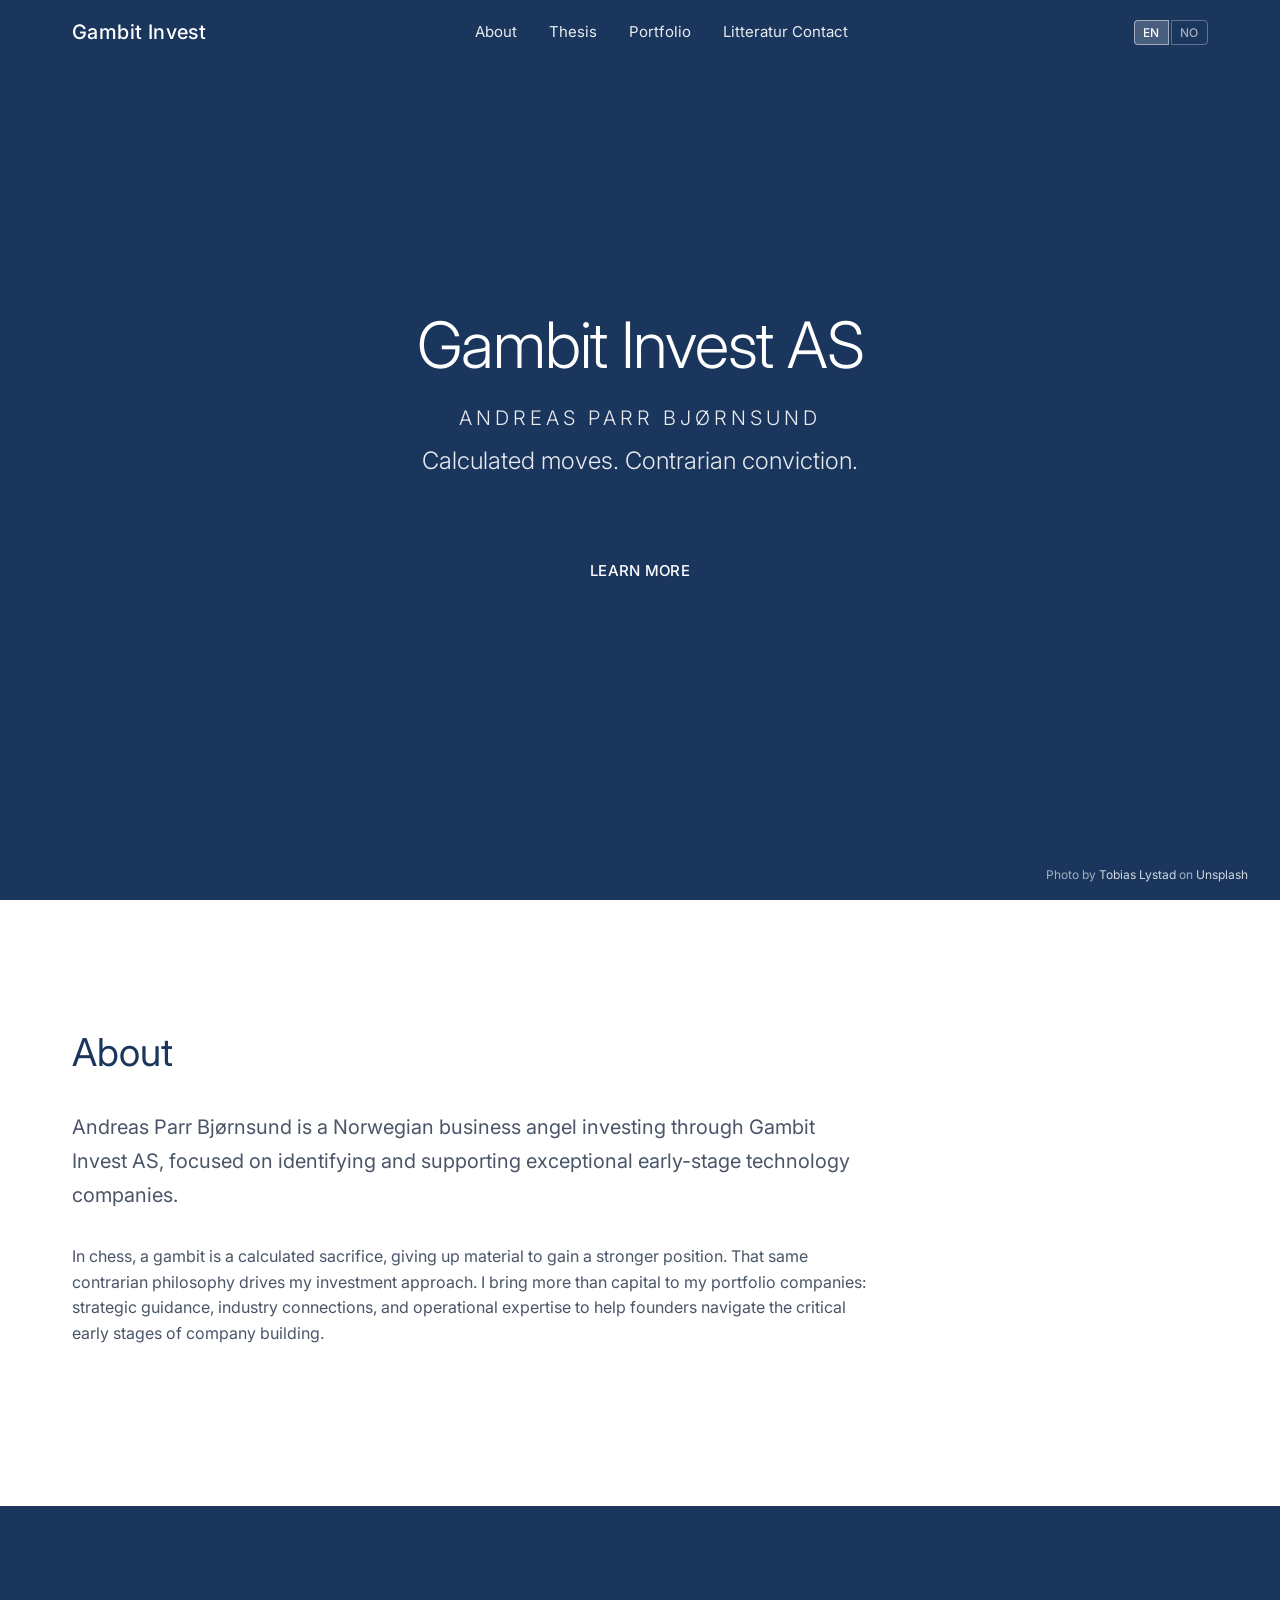
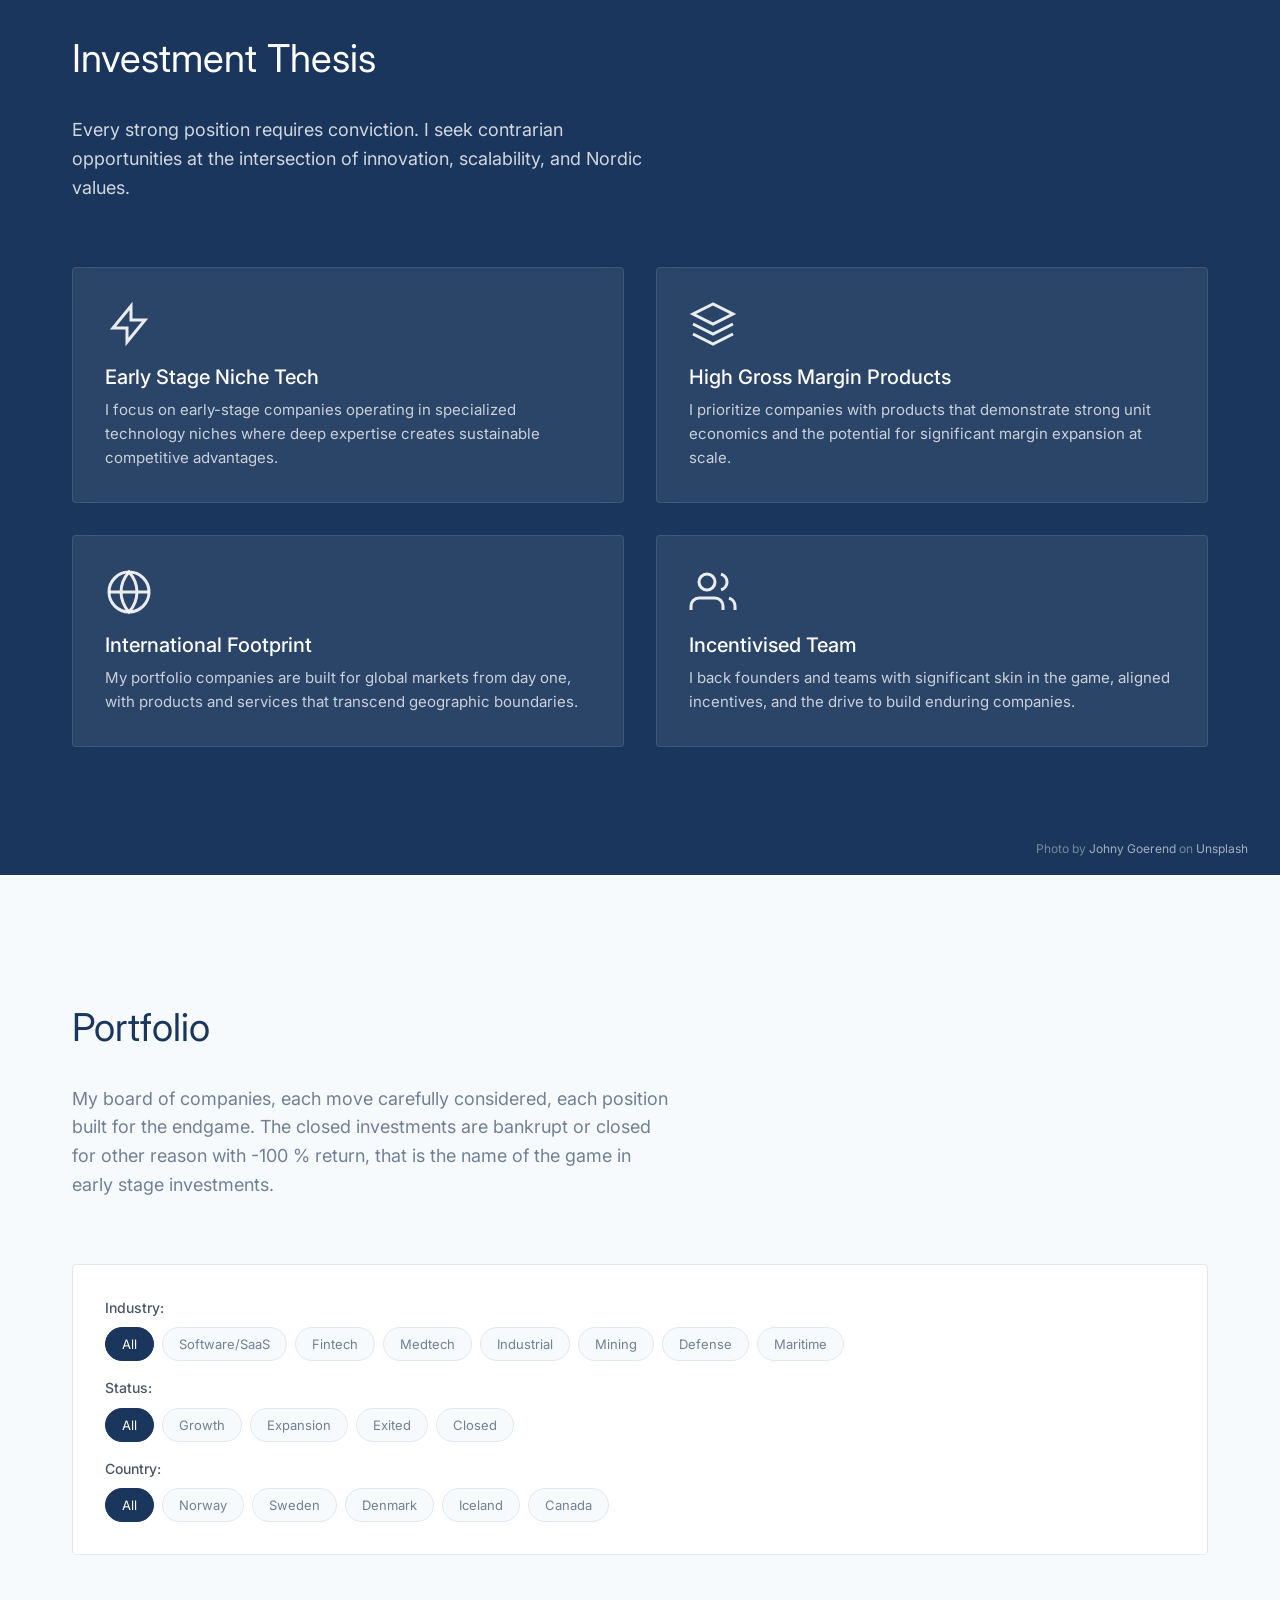
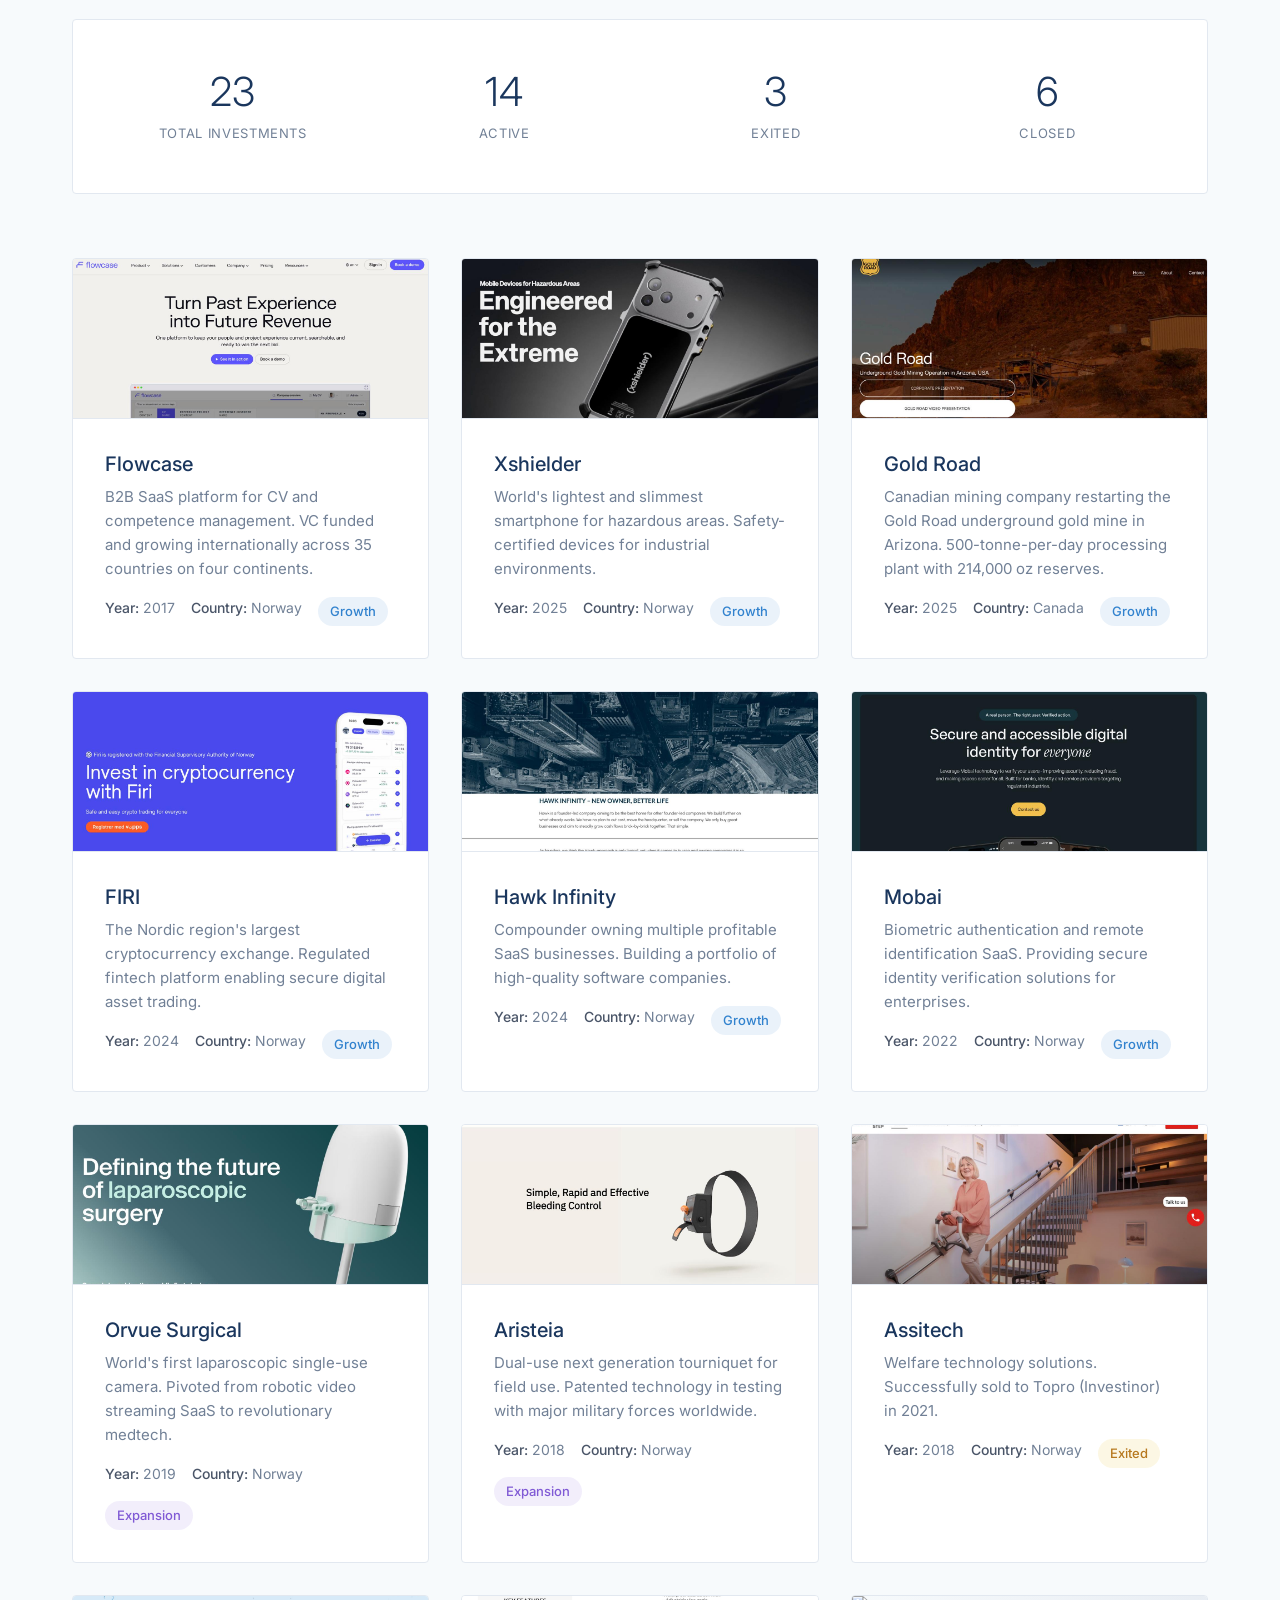
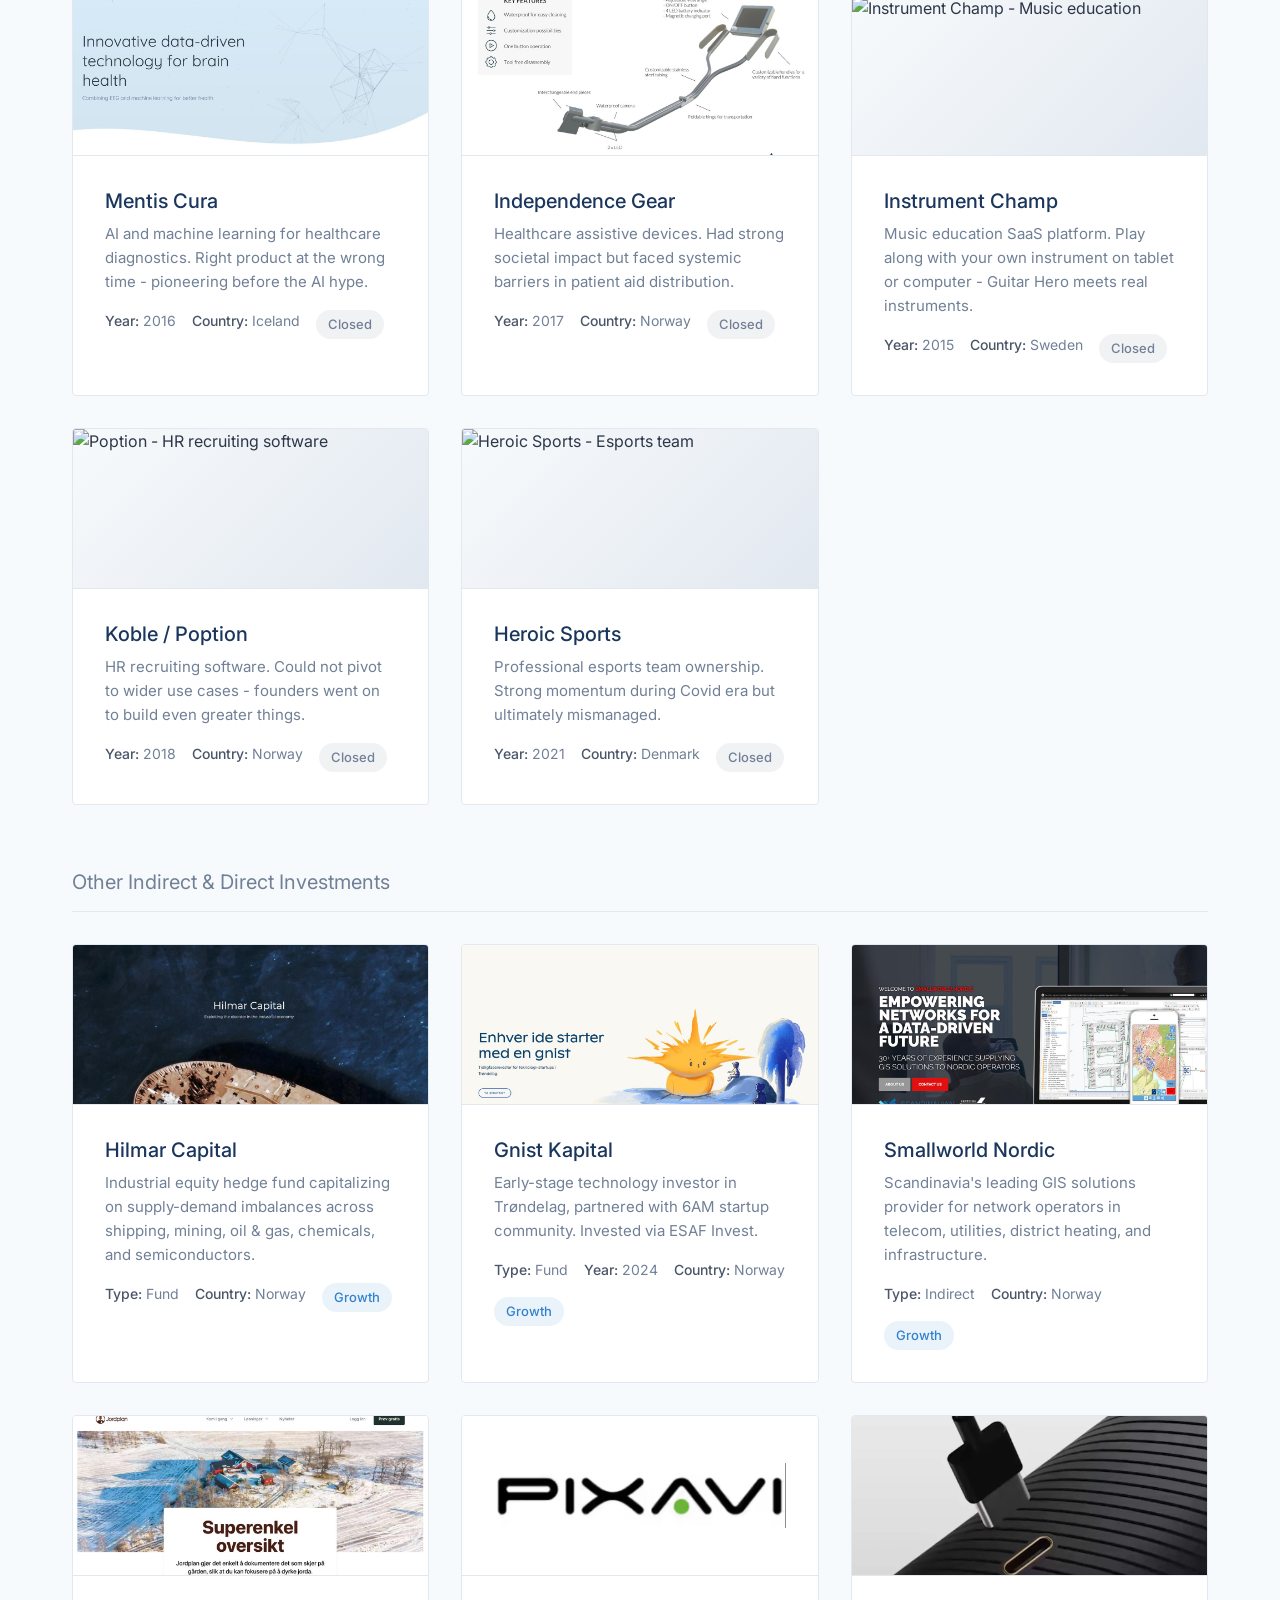
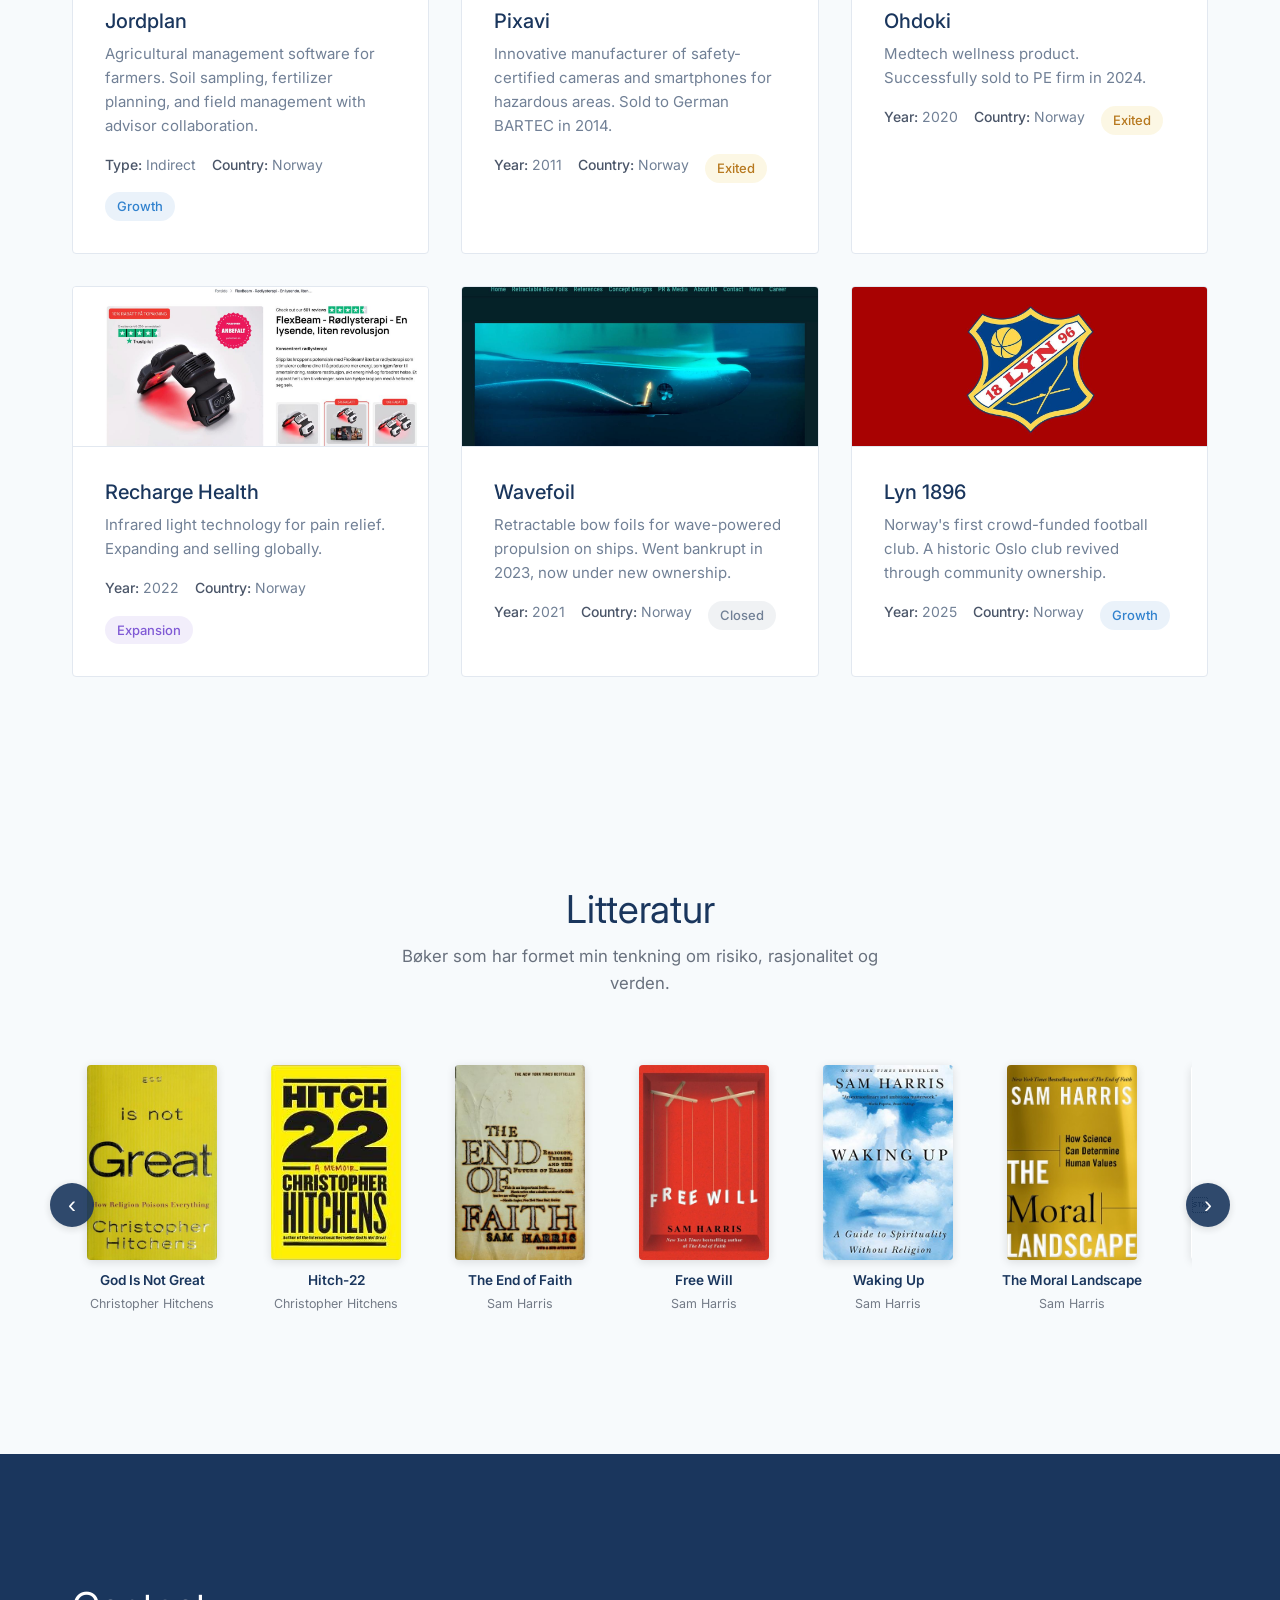
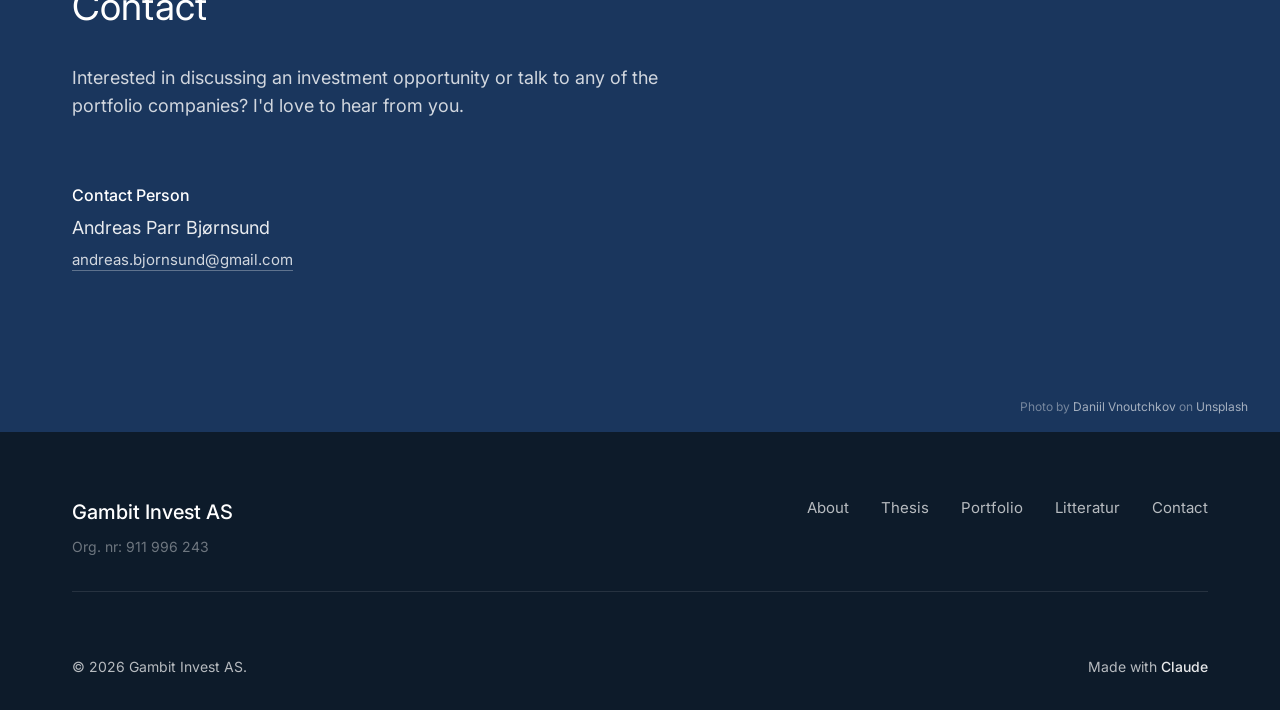
==== commit 9b6f0e8d: "Add Farvel Norge to literature slider and fix broken right arrow button Co-Authored-By: Claude Opus " ====
--- a/index.html
+++ b/index.html
@@ -1129,9 +1129,15 @@
           <h3 class="readings-book-title">The Snowball</h3>
           <p class="readings-author">Alice Schroeder</p>
         </a>
+
+        <a class="readings-card" href="https://openlibrary.org/isbn/9788282651424" target="_blank" rel="noopener">
+          <div class="readings-cover"><img src="images/books/jonhustad_farvel_norge.jpg" alt="Farvel Norge" loading="lazy"></div>
+          <h3 class="readings-book-title">Farvel Norge</h3>
+          <p class="readings-author">Jon Hustad</p>
+        </a>
       </div>
 
- aria-label="Scroll right">&#8250;</button>
+      <button class="readings-arrow readings-arrow--right" aria-label="Scroll right">&#8250;</button>
     </div>
   </div>
 </section>
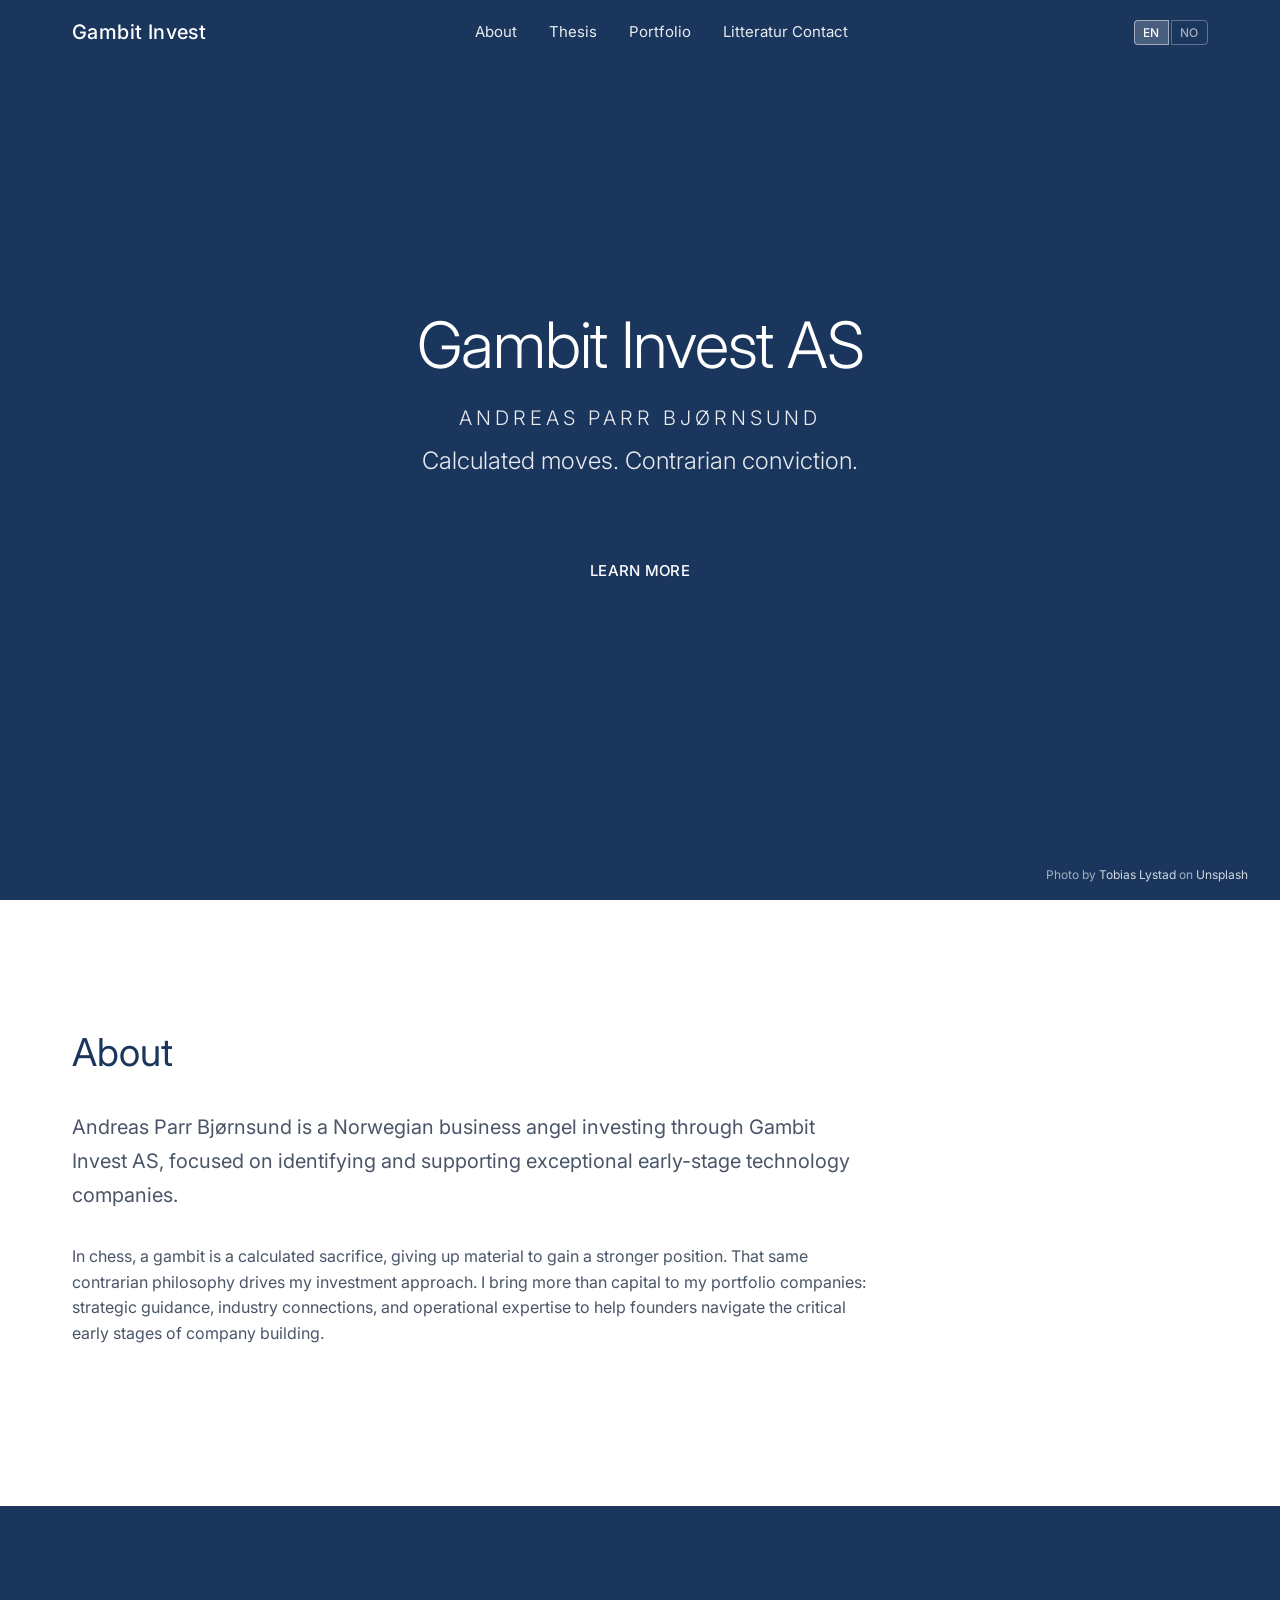
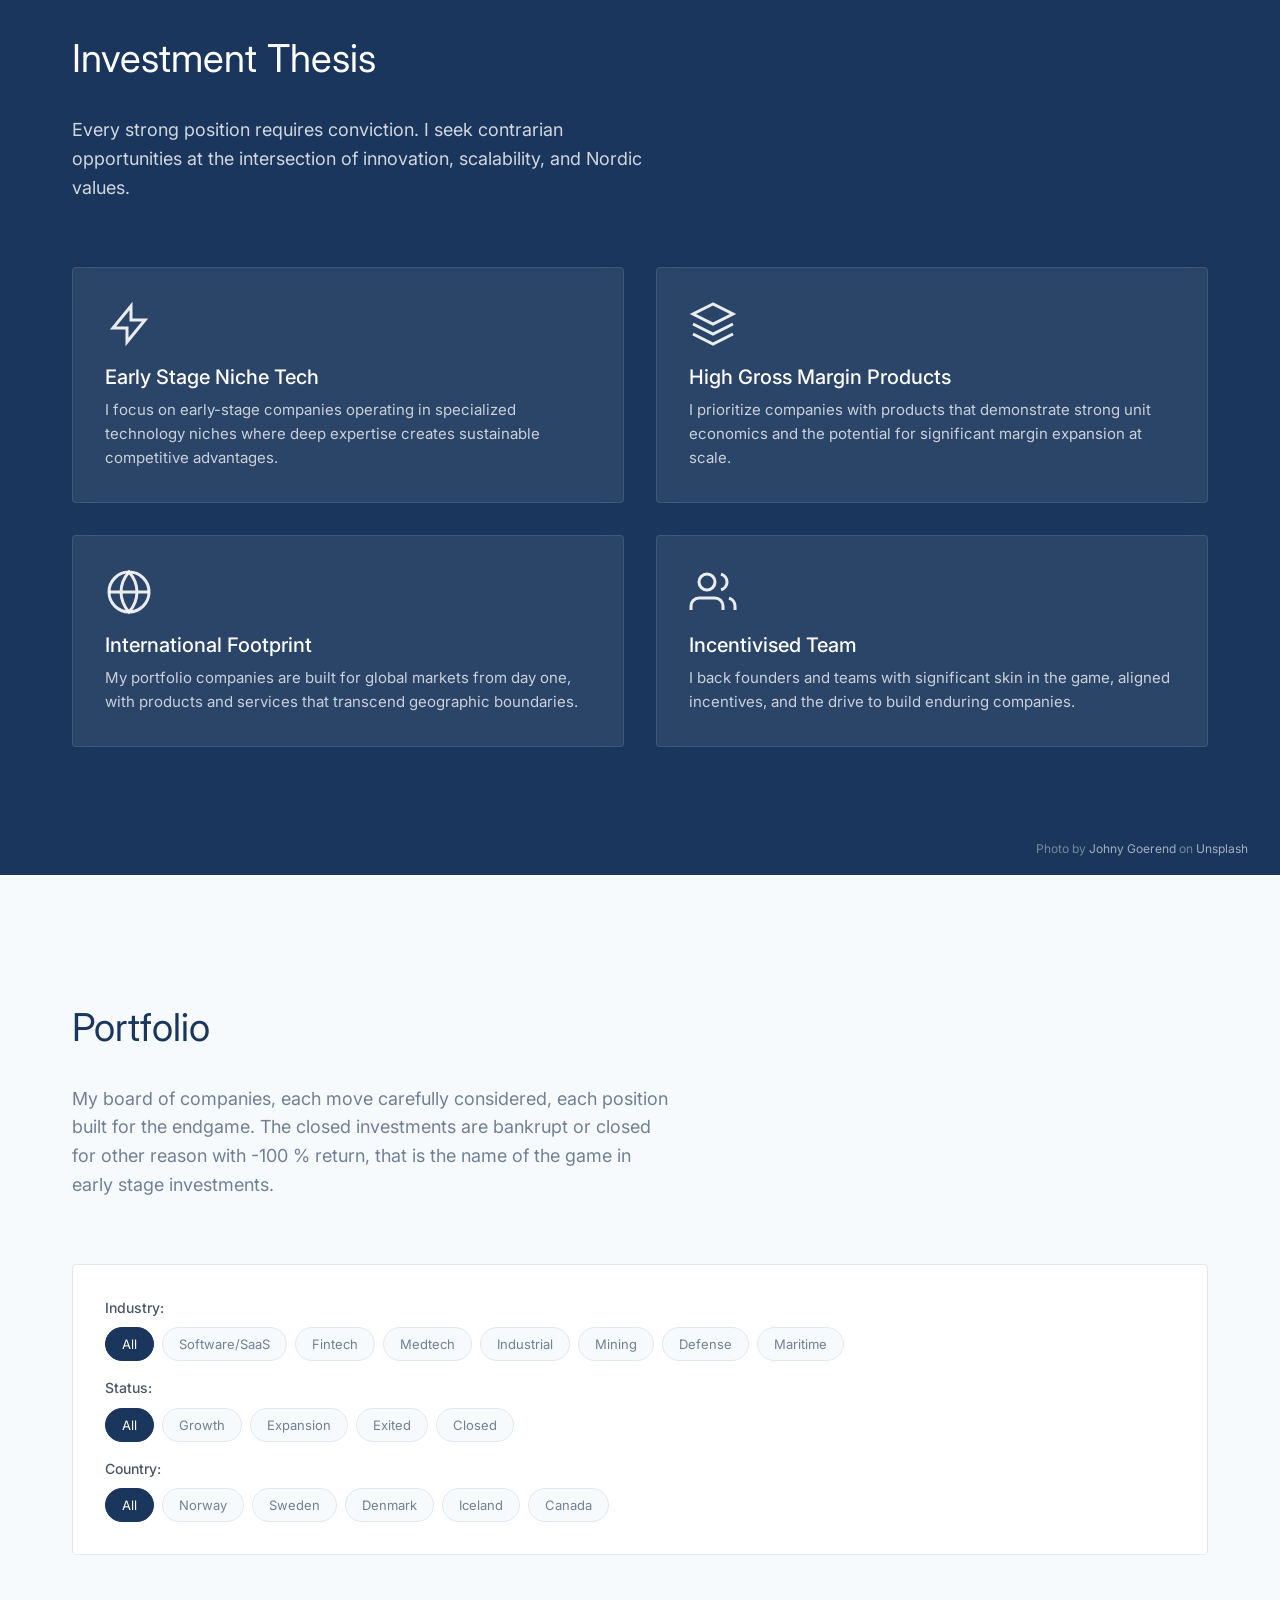
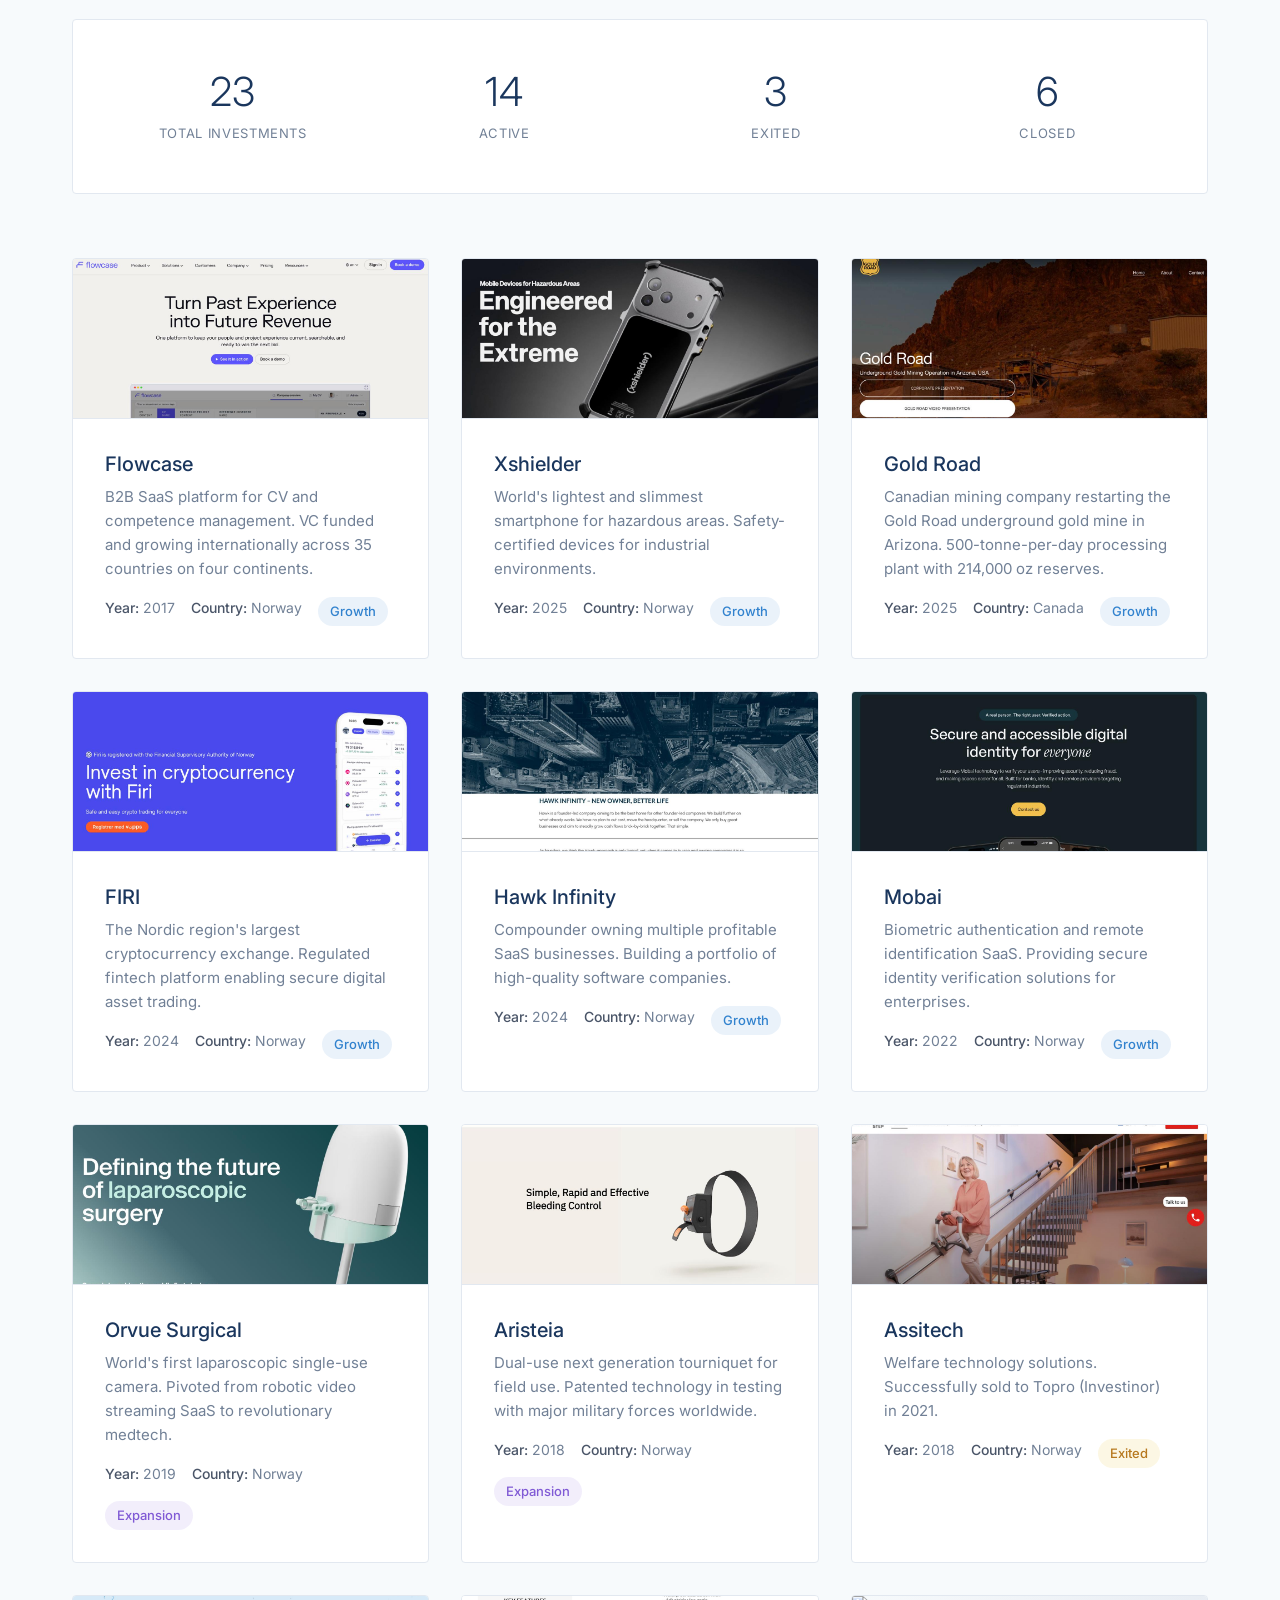
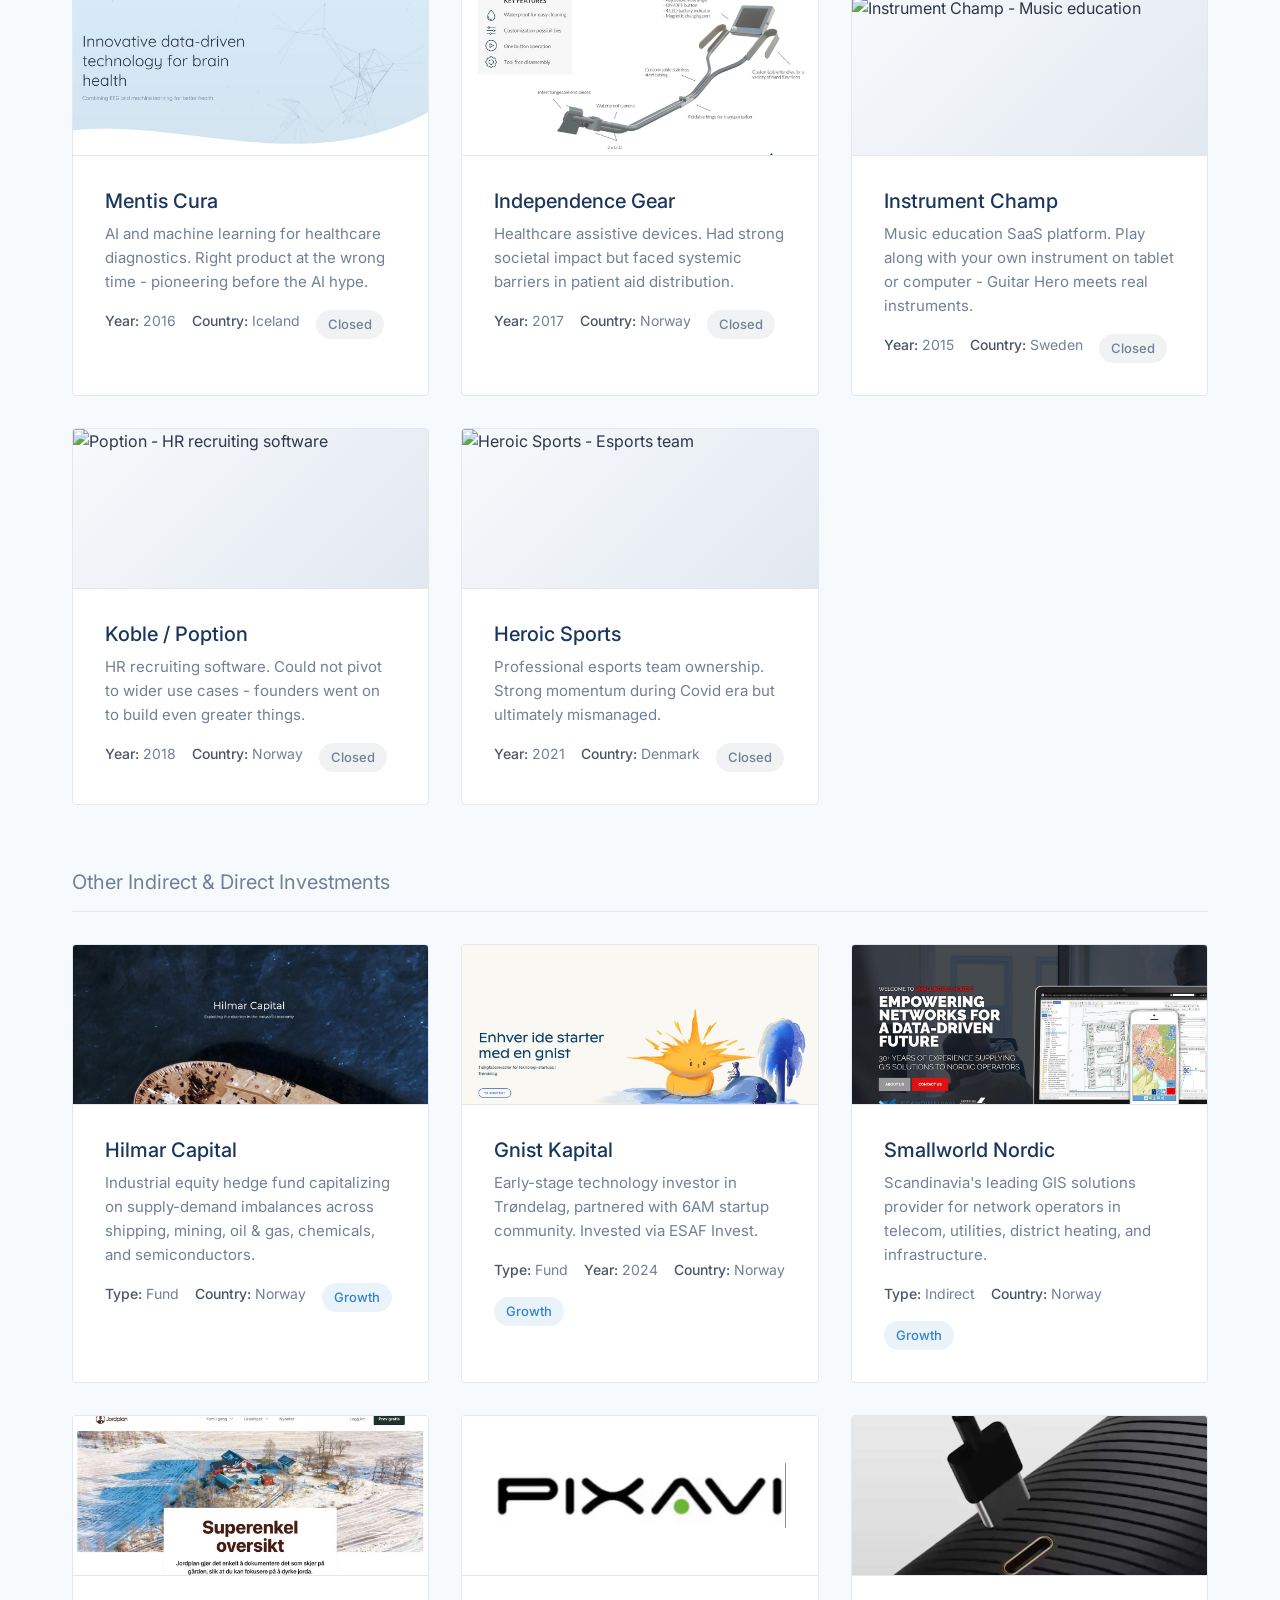
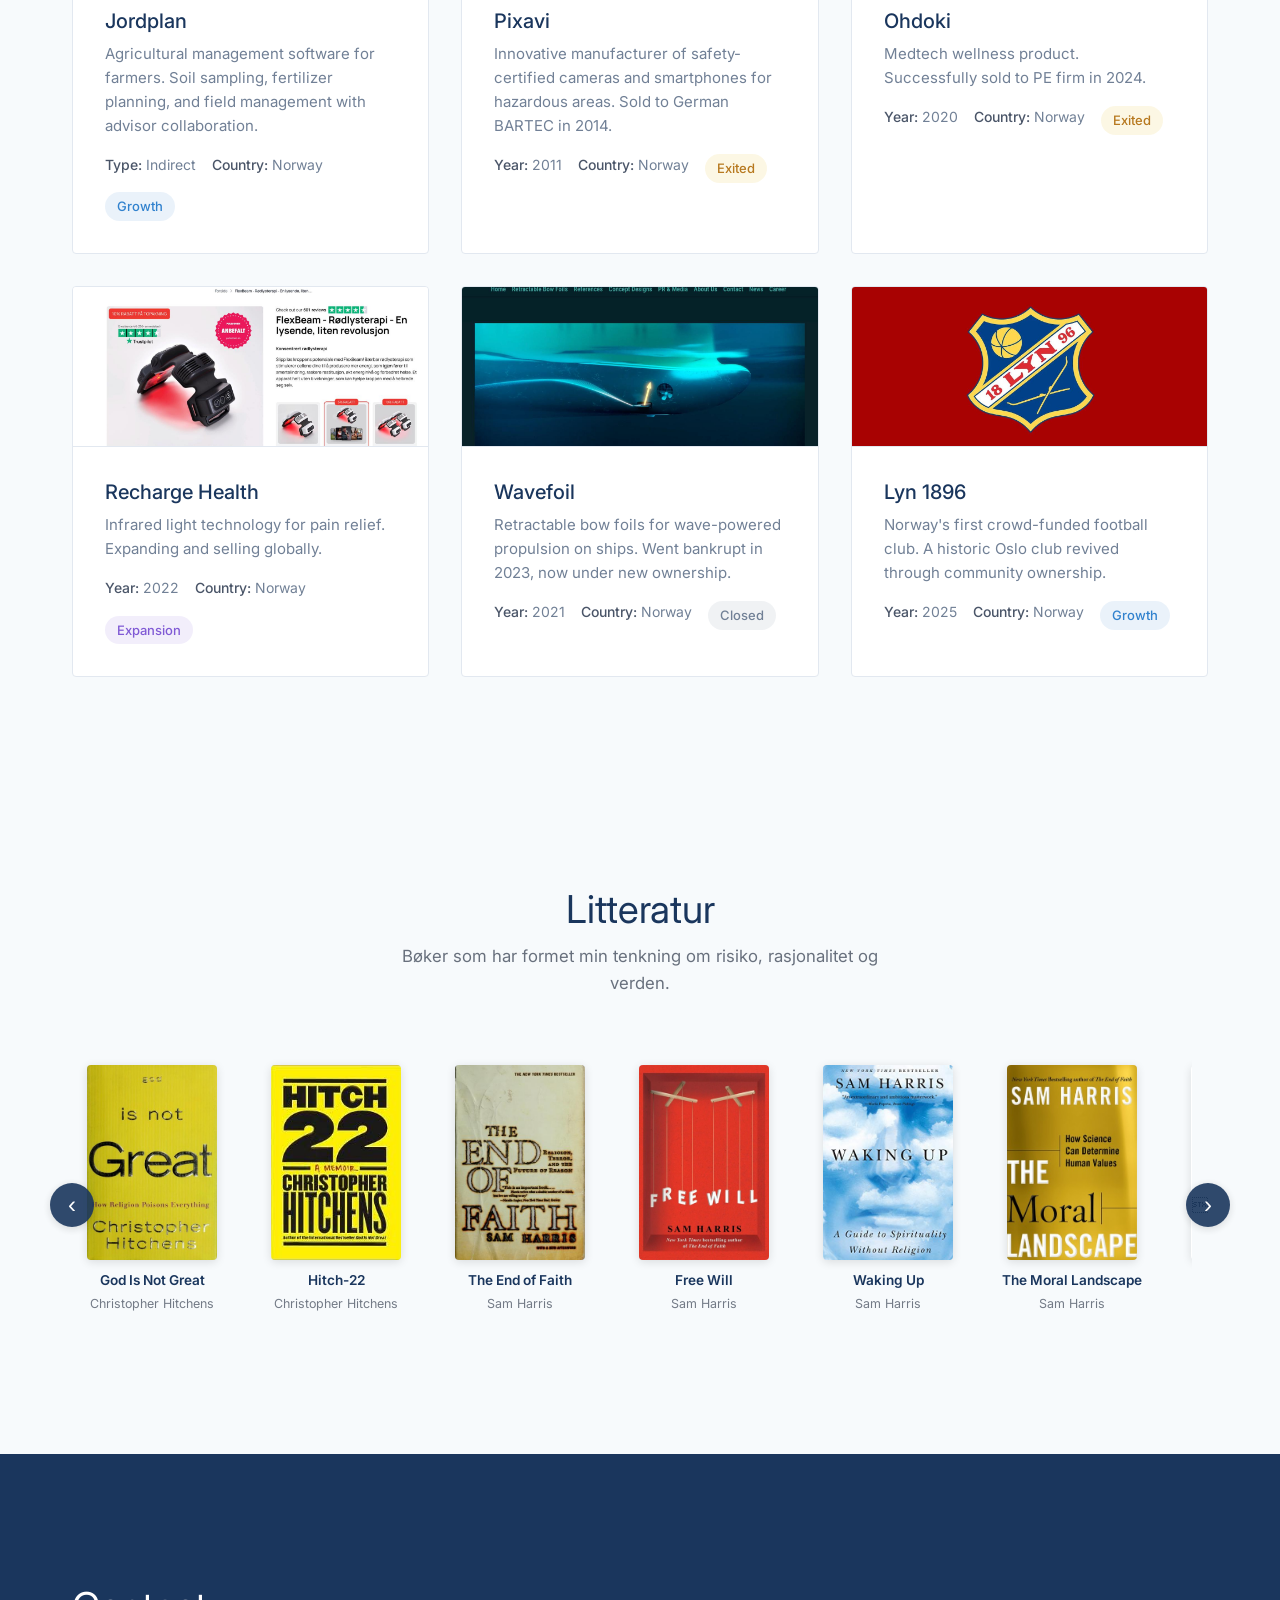
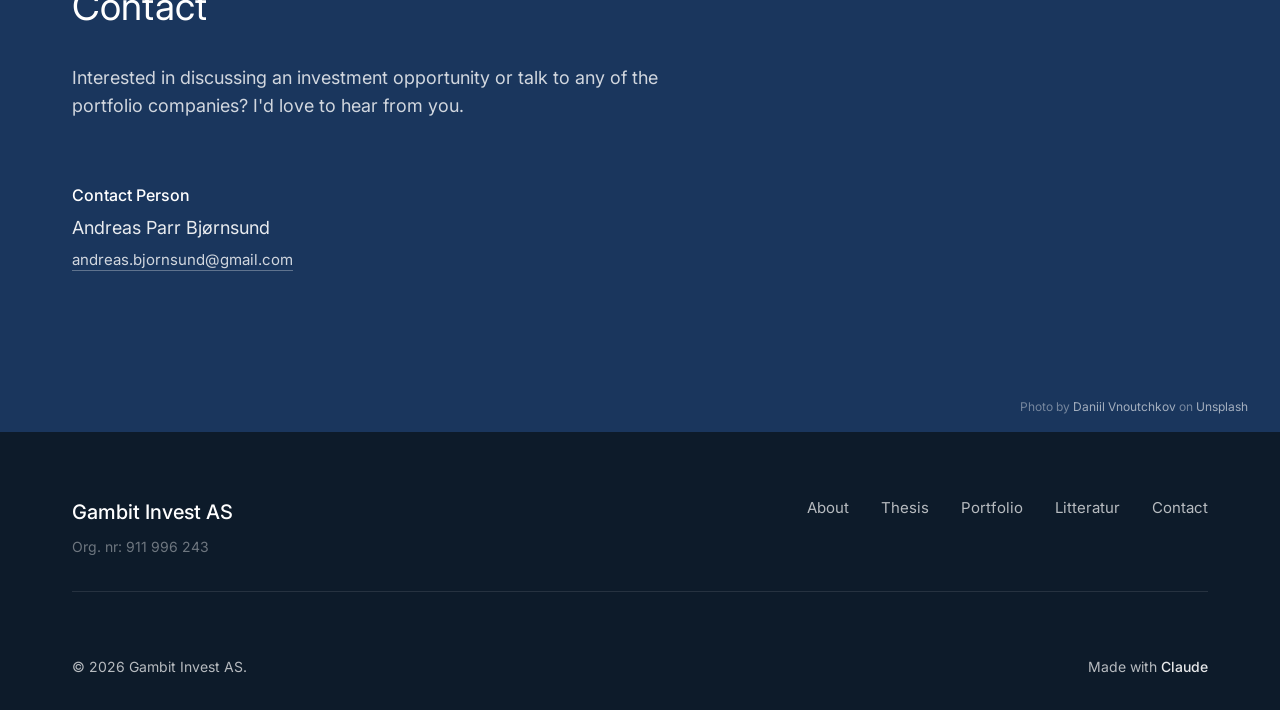
==== commit f53a3a21: "Replace Ona Fyr placeholder with actual book cover Co-Authored-By: Claude Opus 4.6 (1M context) <nor" ====
--- a/index.html
+++ b/index.html
@@ -1089,7 +1089,7 @@
         </a>
 
         <a class="readings-card" href="https://openlibrary.org/isbn/9788280710338" target="_blank" rel="noopener">
-          <div class="readings-cover" style="display:flex;align-items:center;justify-content:center;background:linear-gradient(135deg,#1a365d,#2c5282);padding:1rem;"><span style="color:#fff;font-size:0.9rem;font-weight:600;text-align:center;line-height:1.3;">Ona Fyr</span></div>
+          <div class="readings-cover"><img src="images/books/ona_fyr.jpg" alt="Ona Fyr" loading="lazy"></div>
           <h3 class="readings-book-title">Ona Fyr</h3>
           <p class="readings-author">Ingebrigt Steen Jensen</p>
         </a>
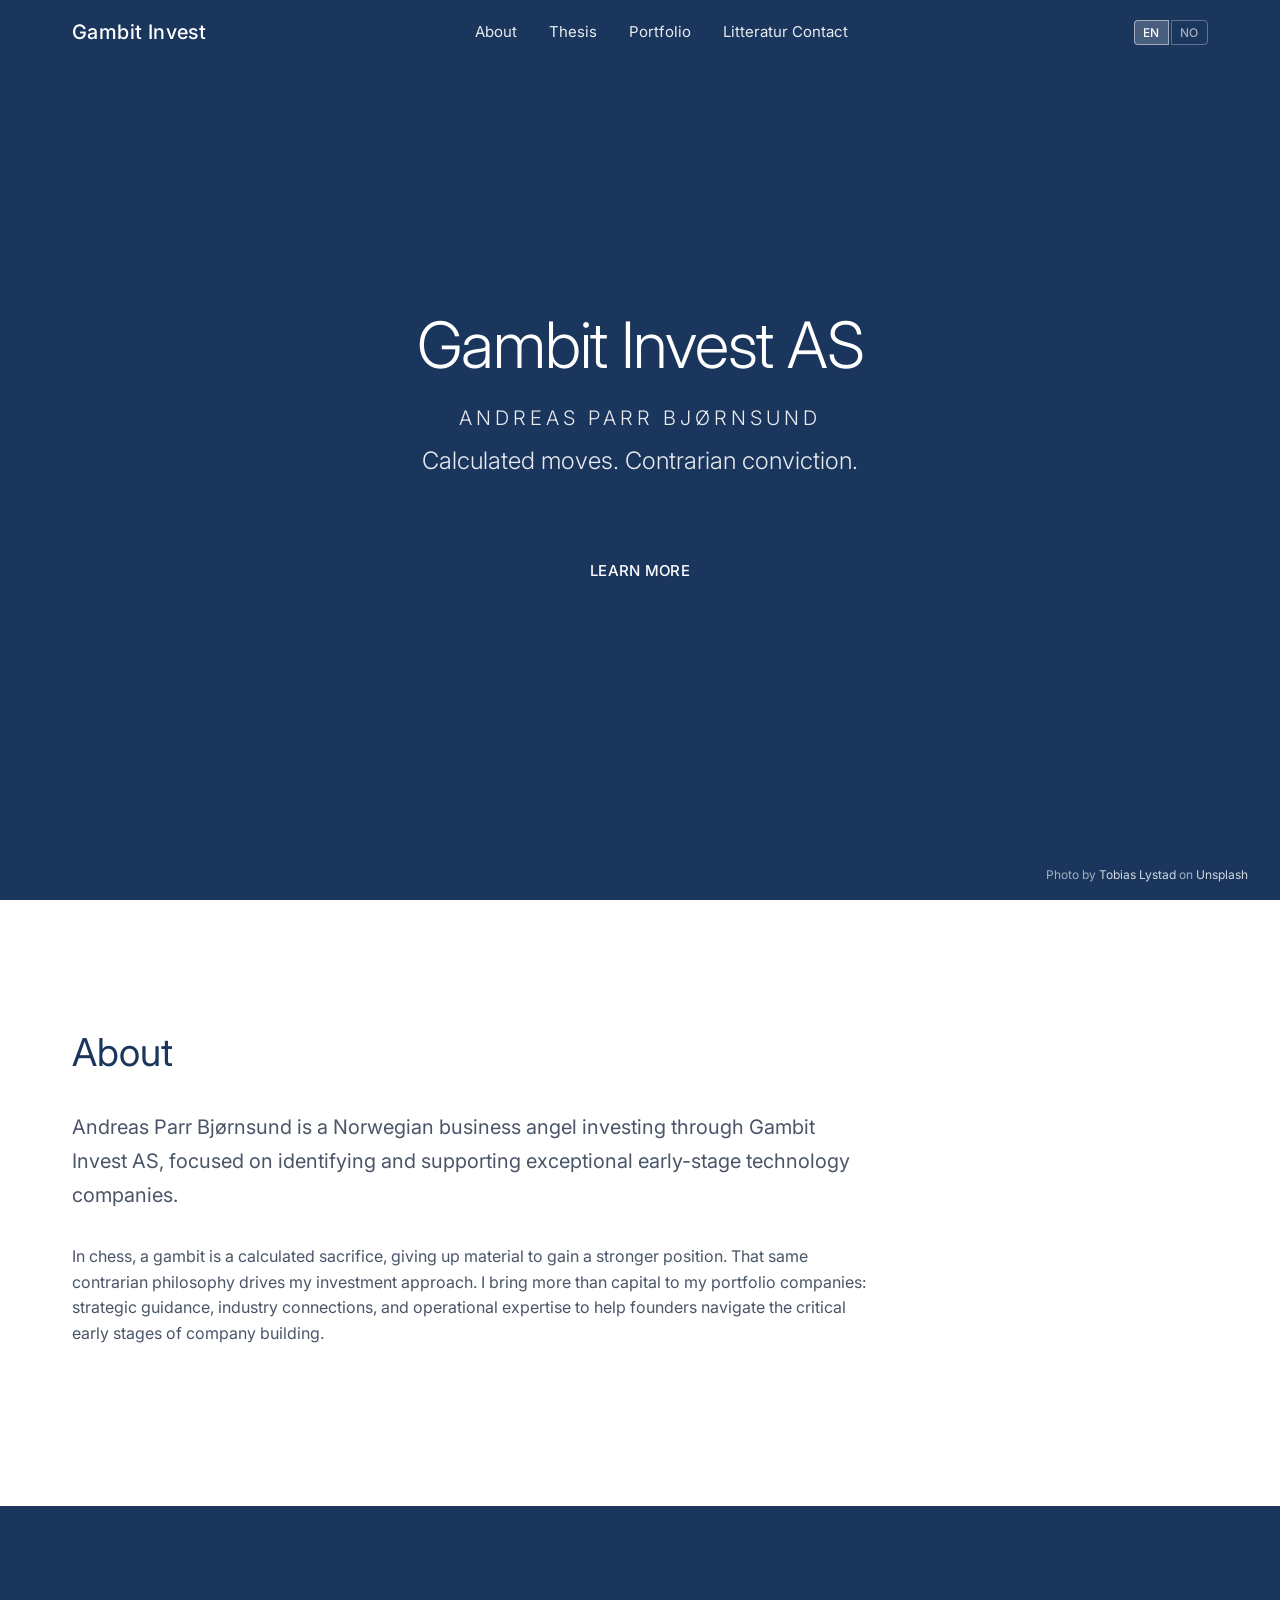
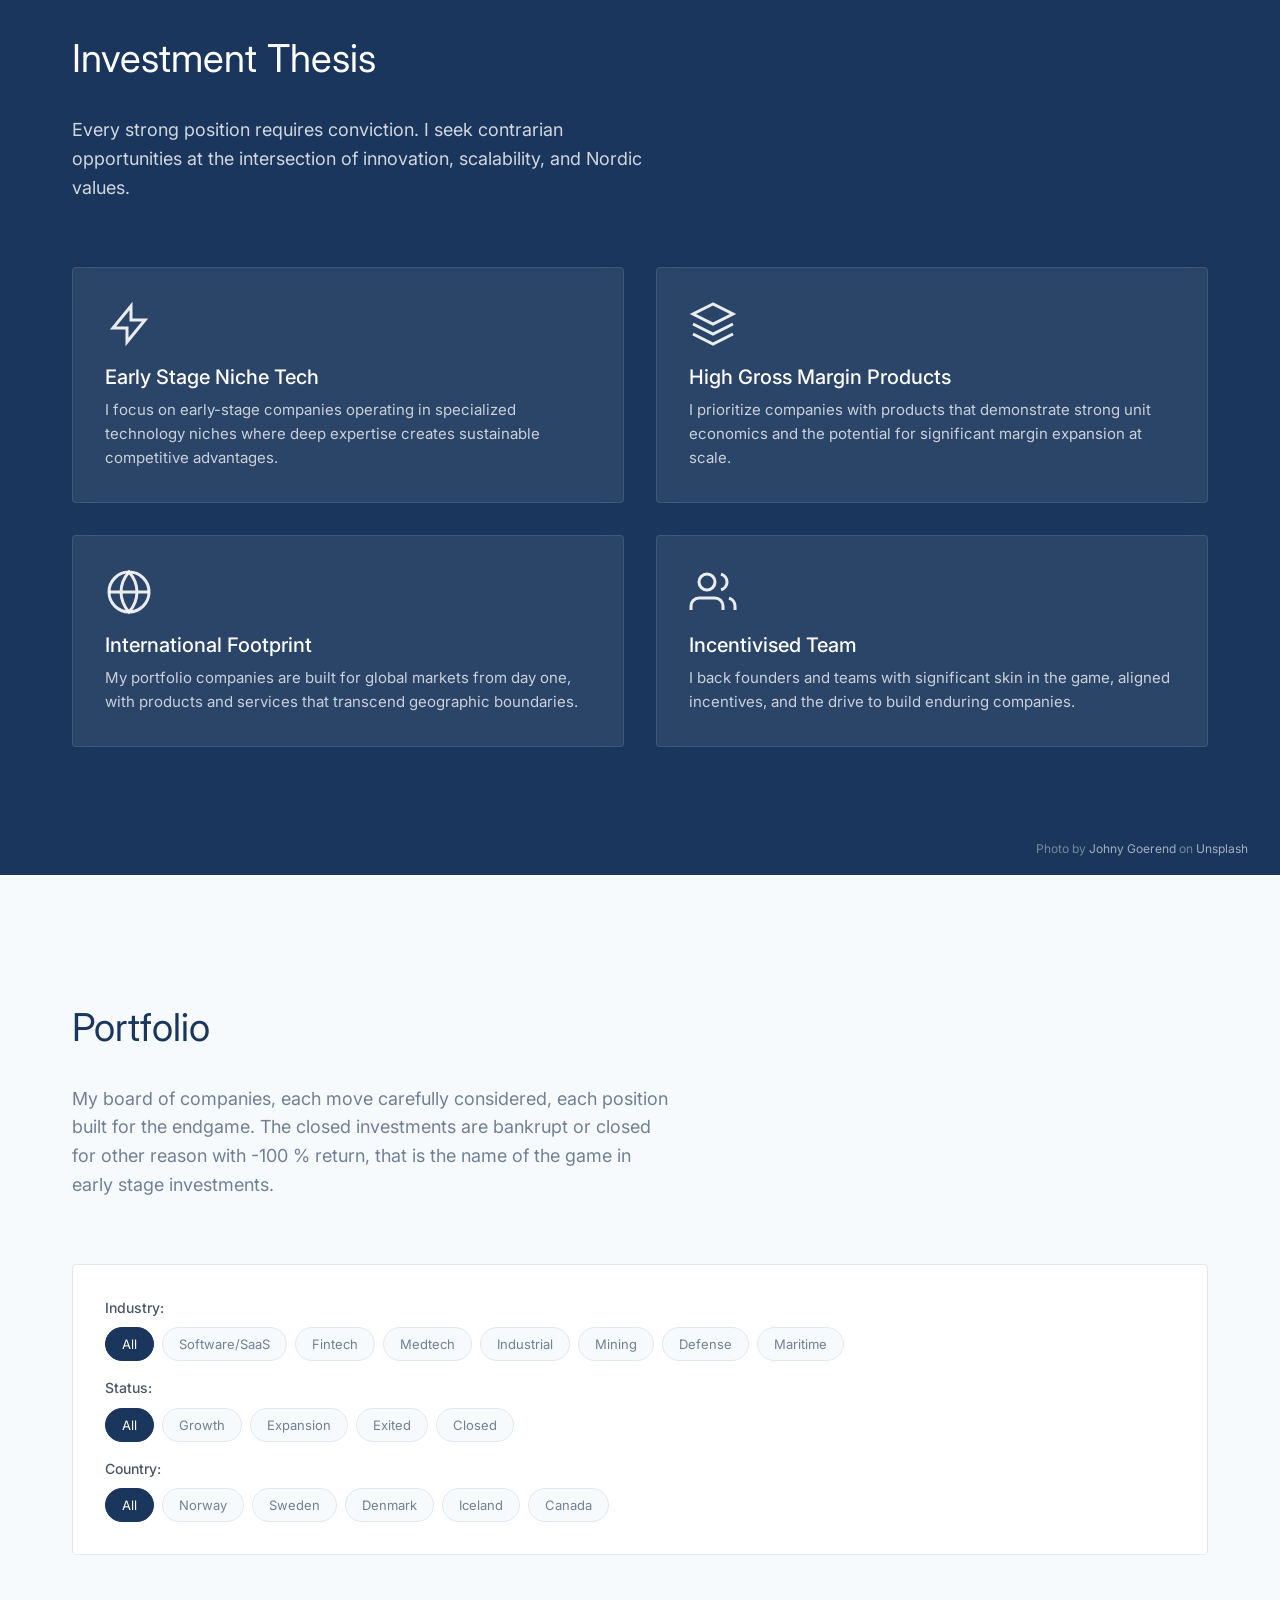
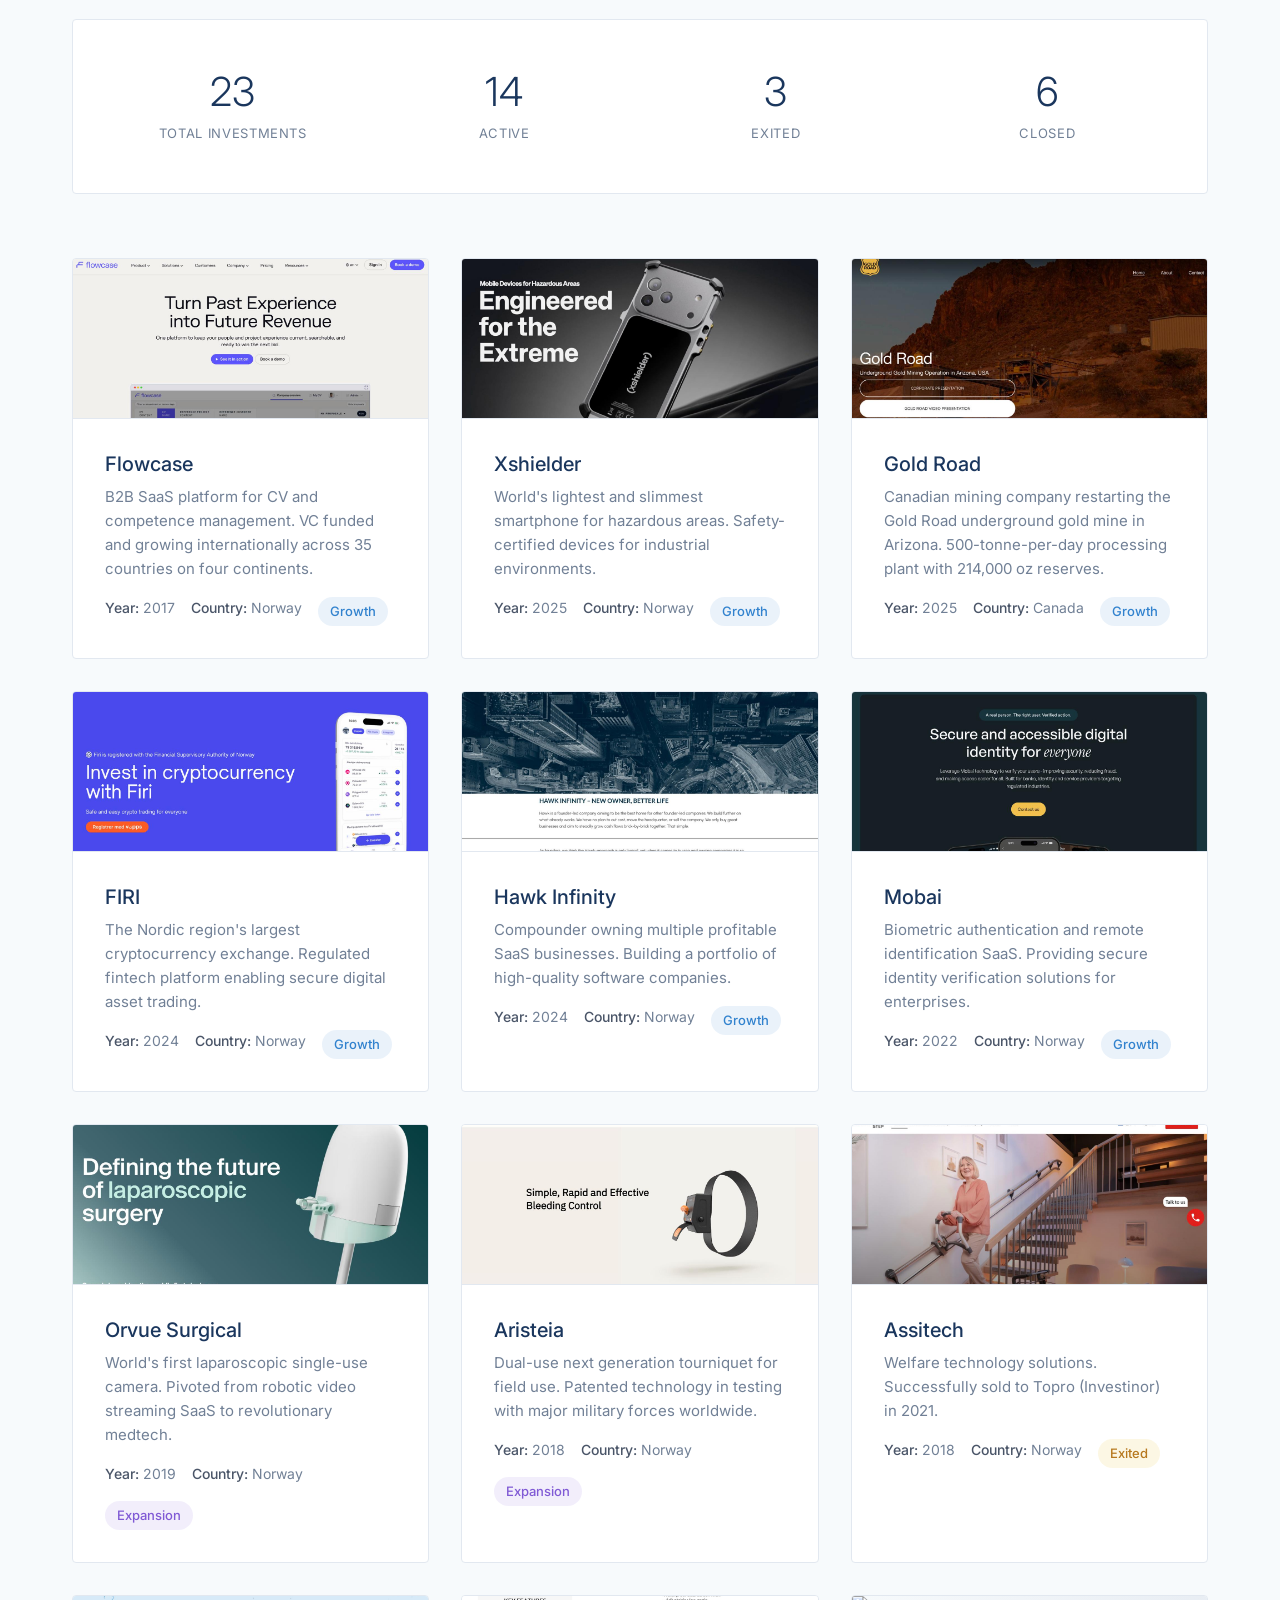
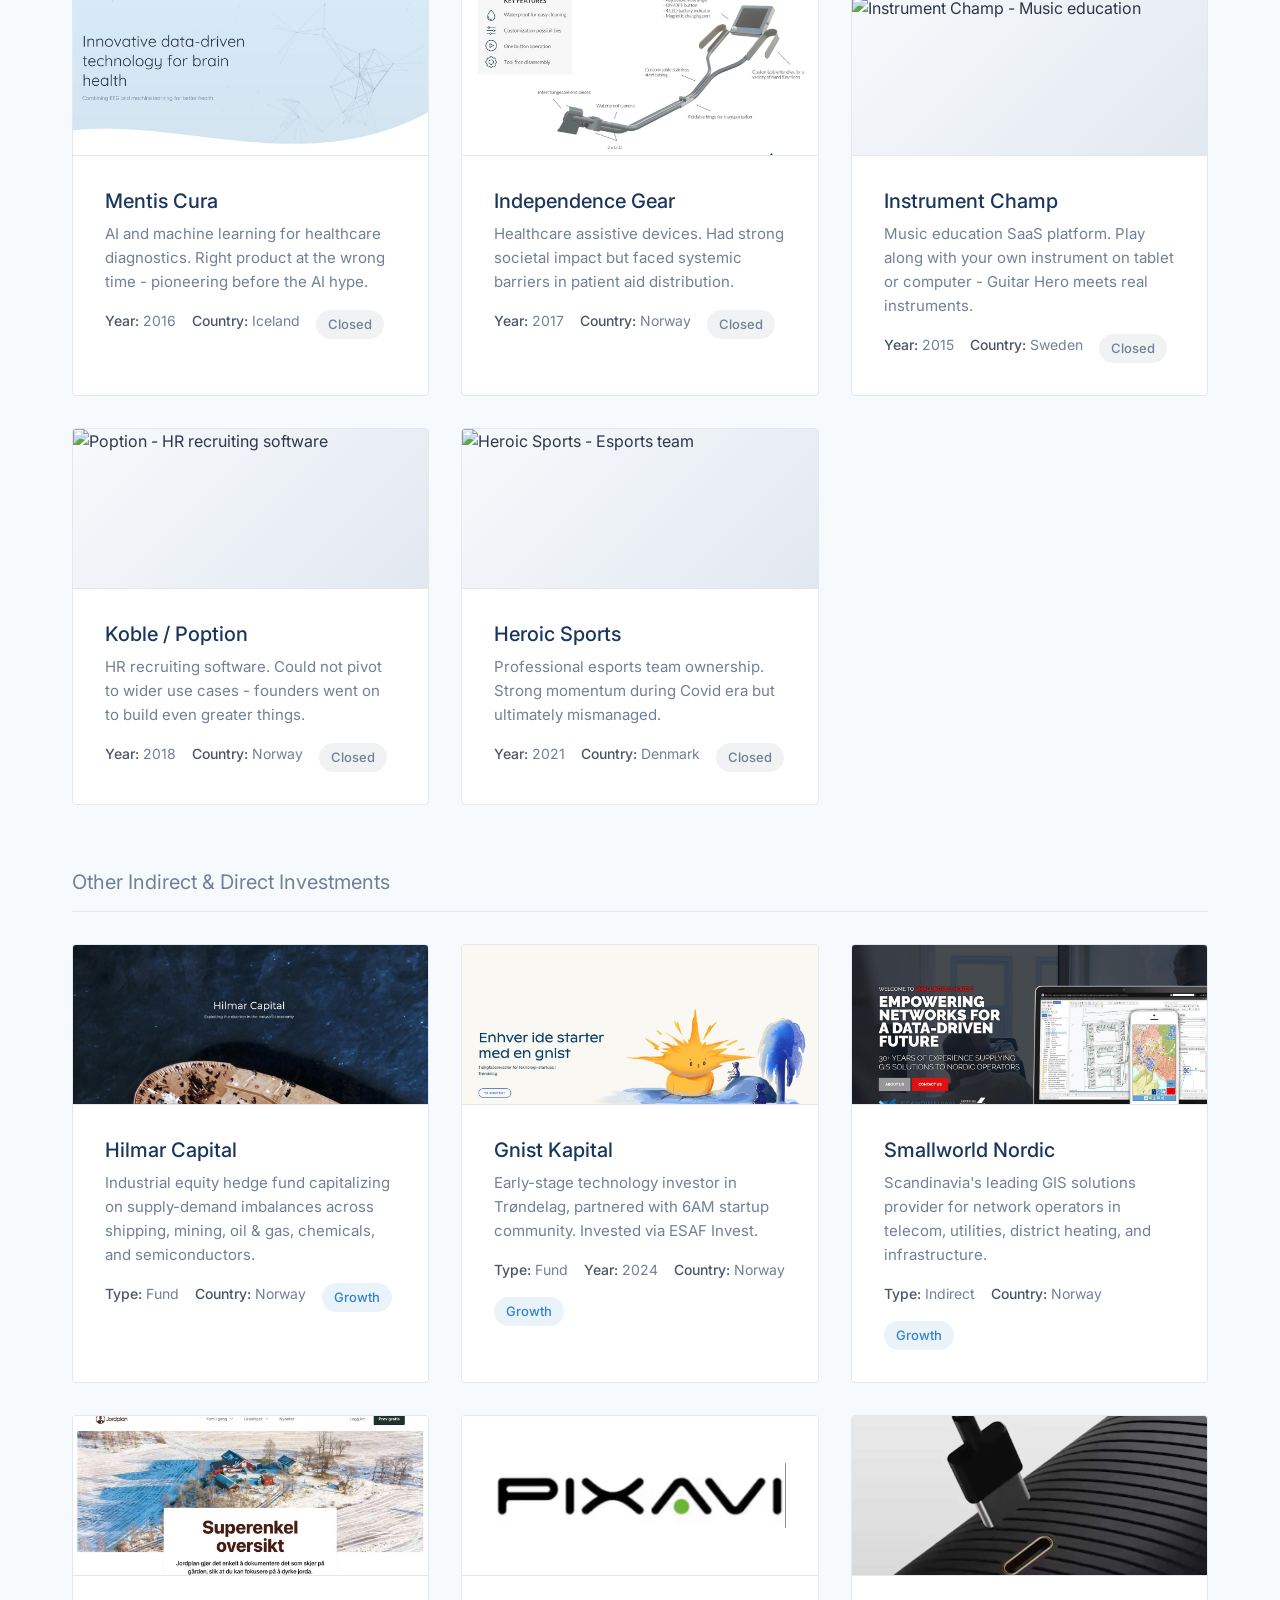
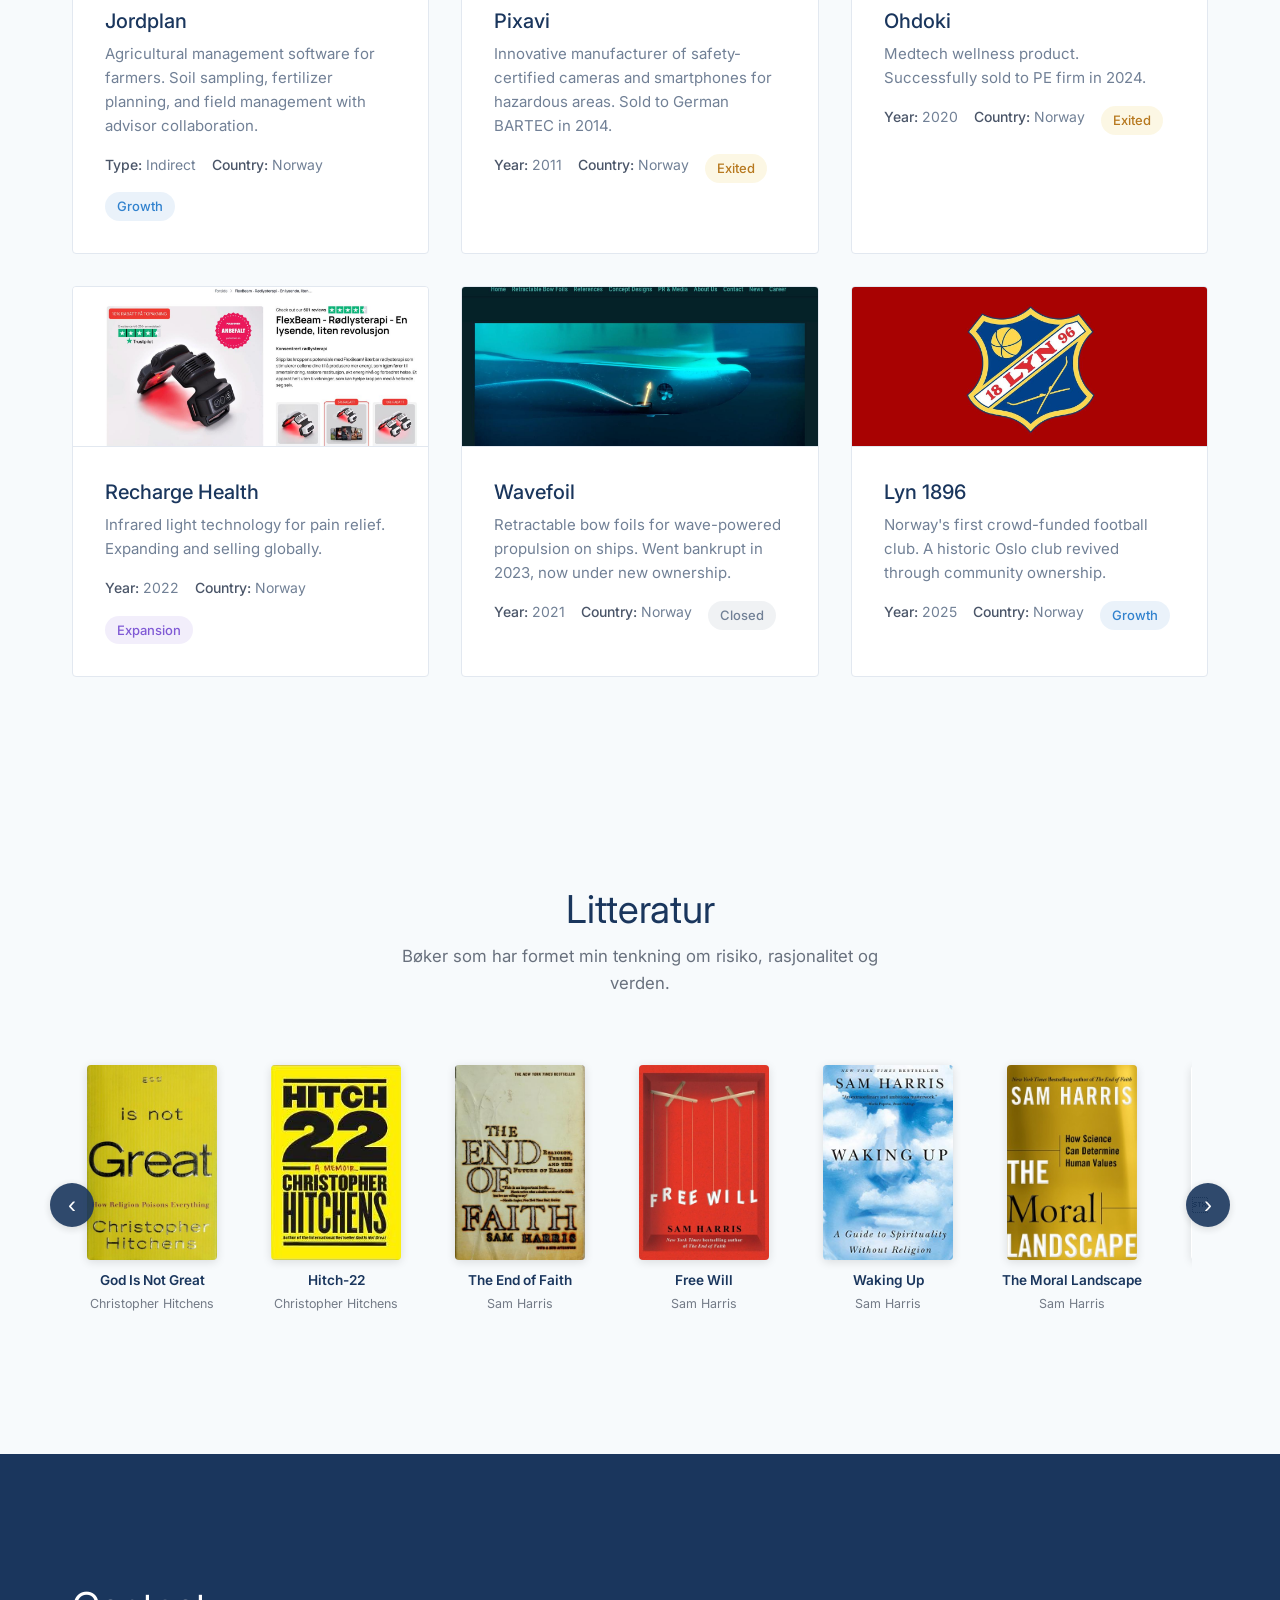
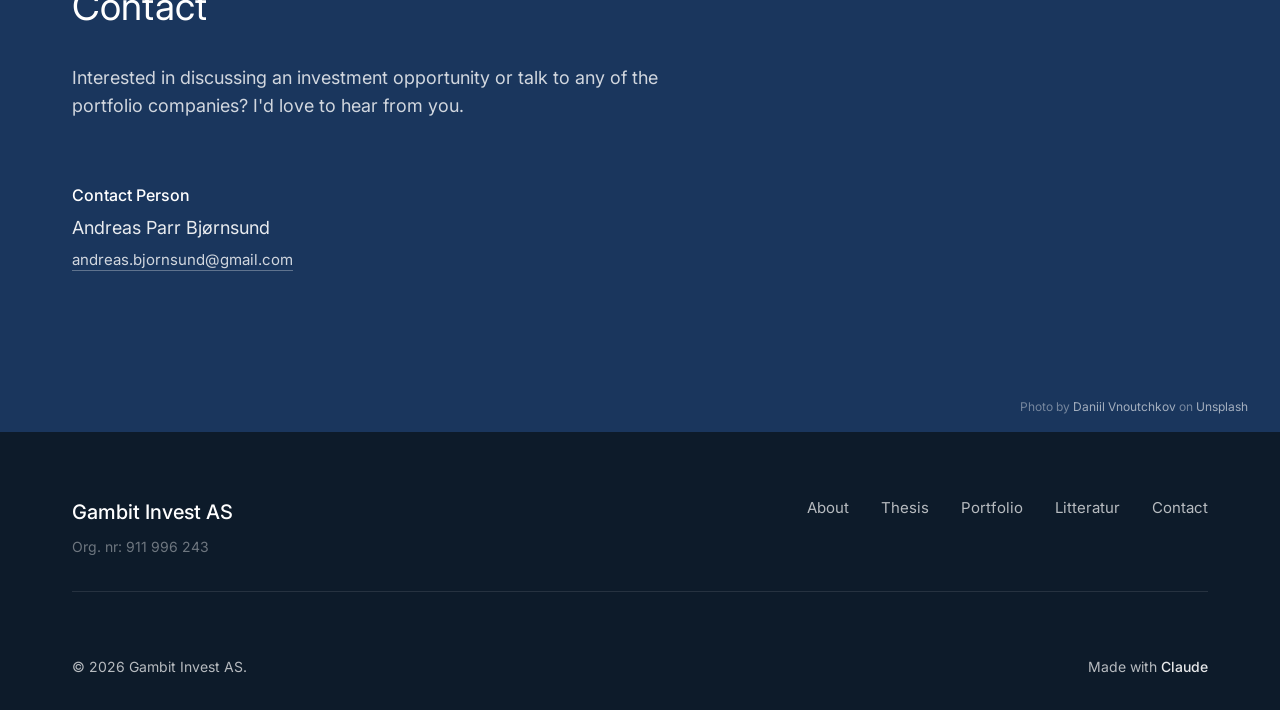
==== commit 2a58c98c: "Add Investment Biker by Jim Rogers to literature slider Co-Authored-By: Claude Opus 4.6 (1M context)" ====
--- a/index.html
+++ b/index.html
@@ -1135,6 +1135,12 @@
           <h3 class="readings-book-title">Farvel Norge</h3>
           <p class="readings-author">Jon Hustad</p>
         </a>
+
+        <a class="readings-card" href="https://openlibrary.org/isbn/0812968719" target="_blank" rel="noopener">
+          <div class="readings-cover"><img src="images/books/0812968719.jpg" alt="Investment Biker" loading="lazy"></div>
+          <h3 class="readings-book-title">Investment Biker</h3>
+          <p class="readings-author">Jim Rogers</p>
+        </a>
       </div>
 
       <button class="readings-arrow readings-arrow--right" aria-label="Scroll right">&#8250;</button>
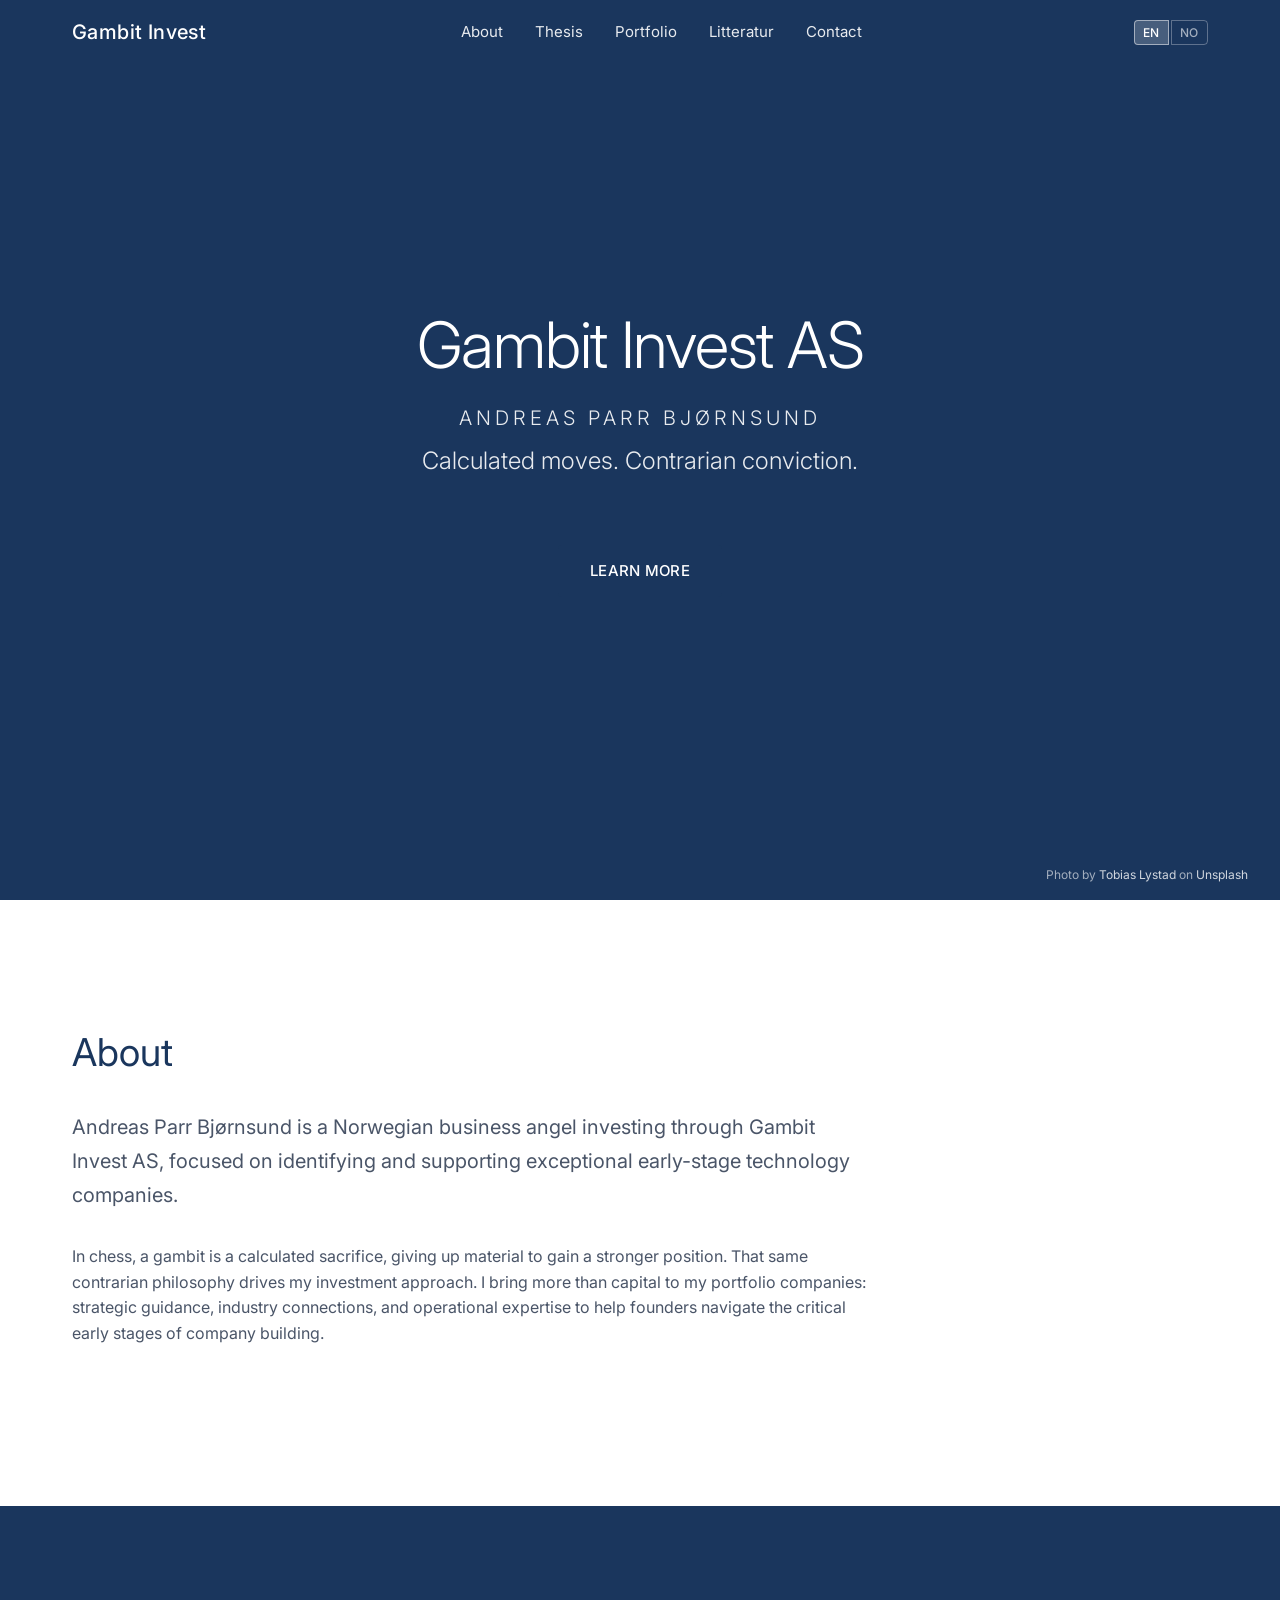
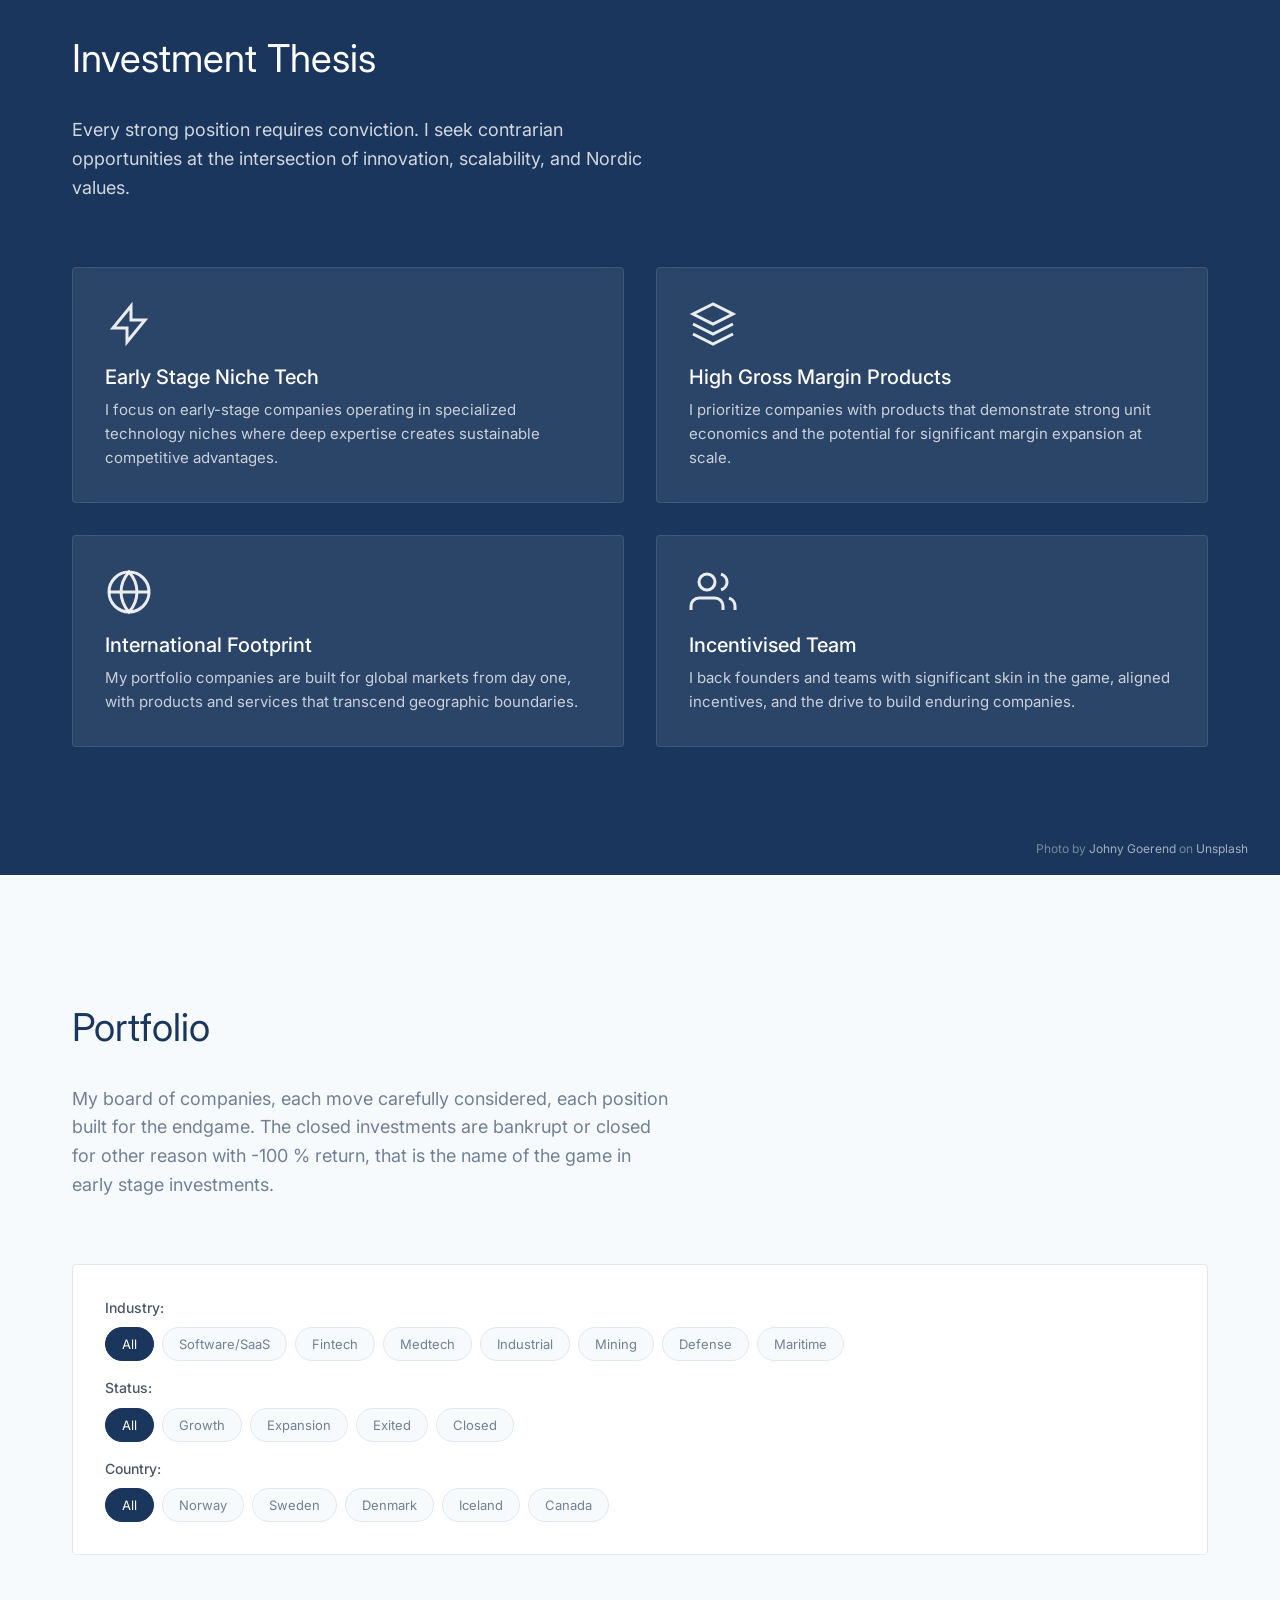
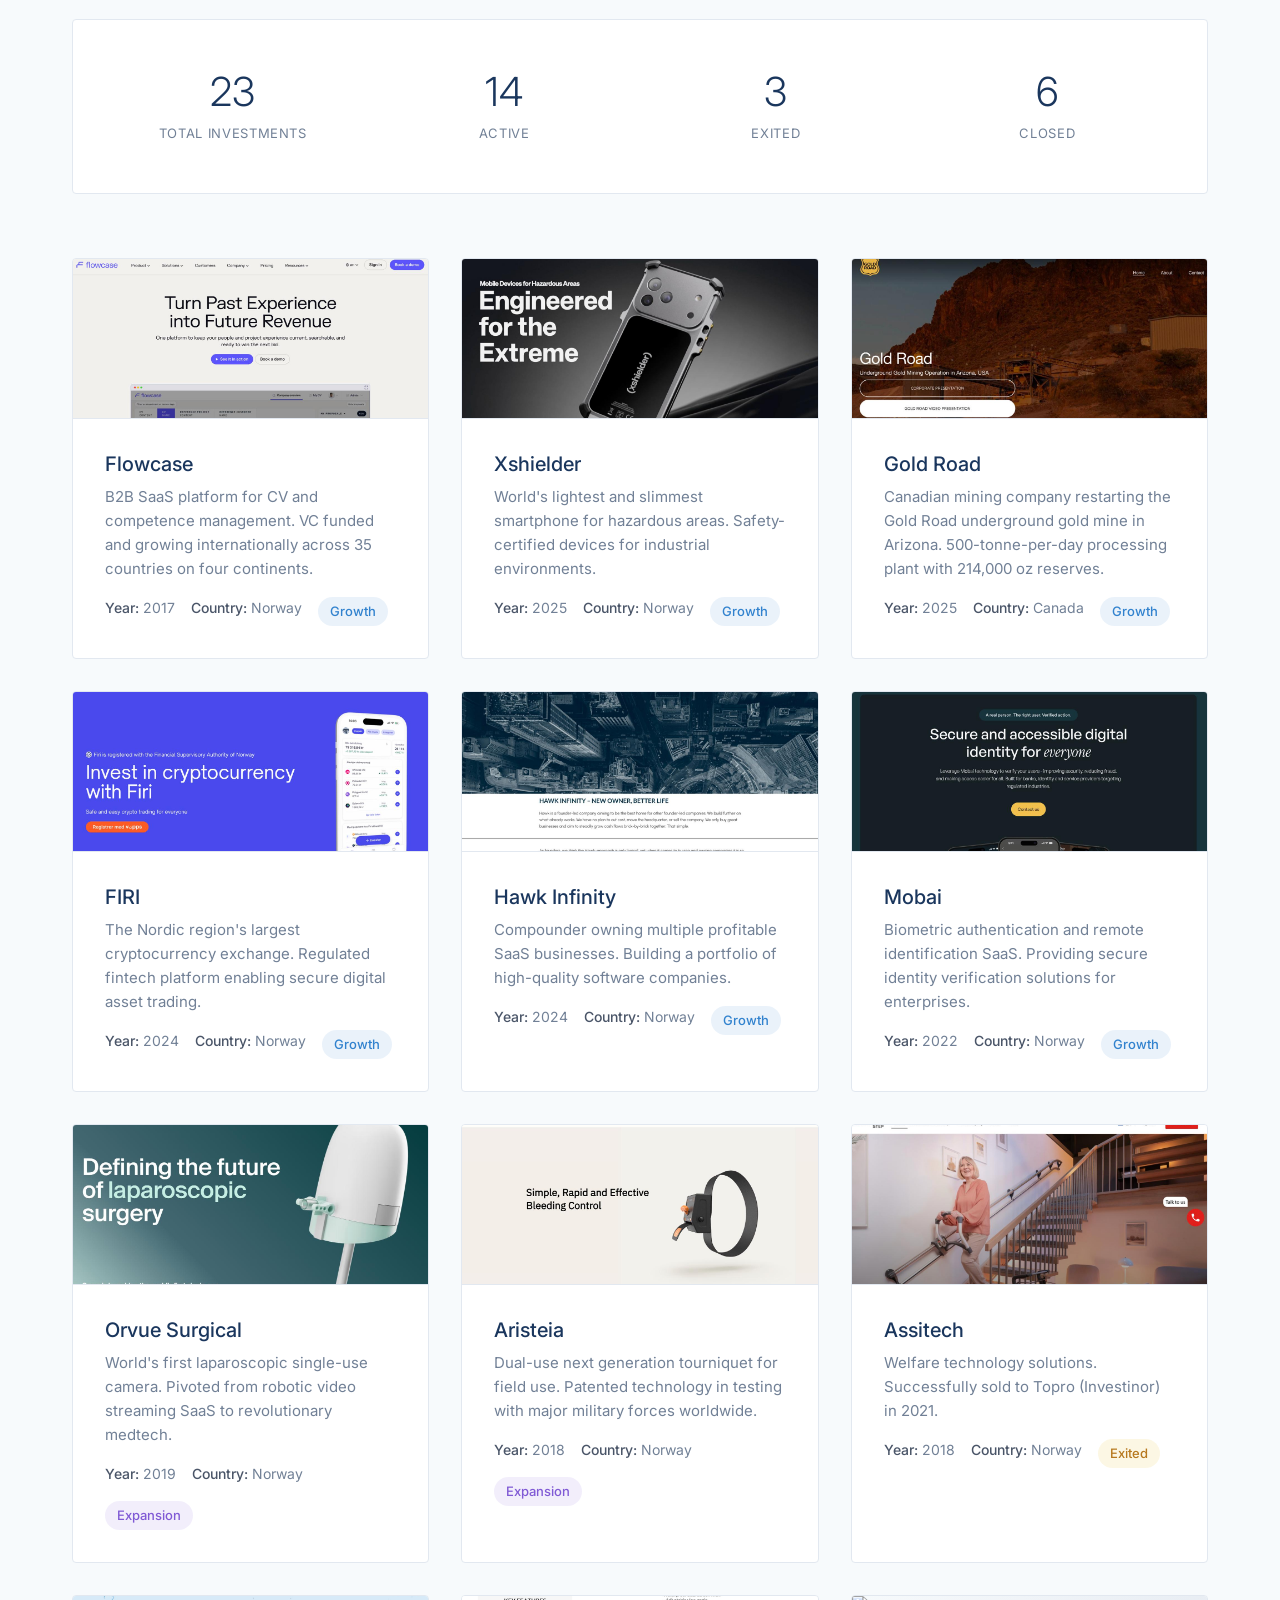
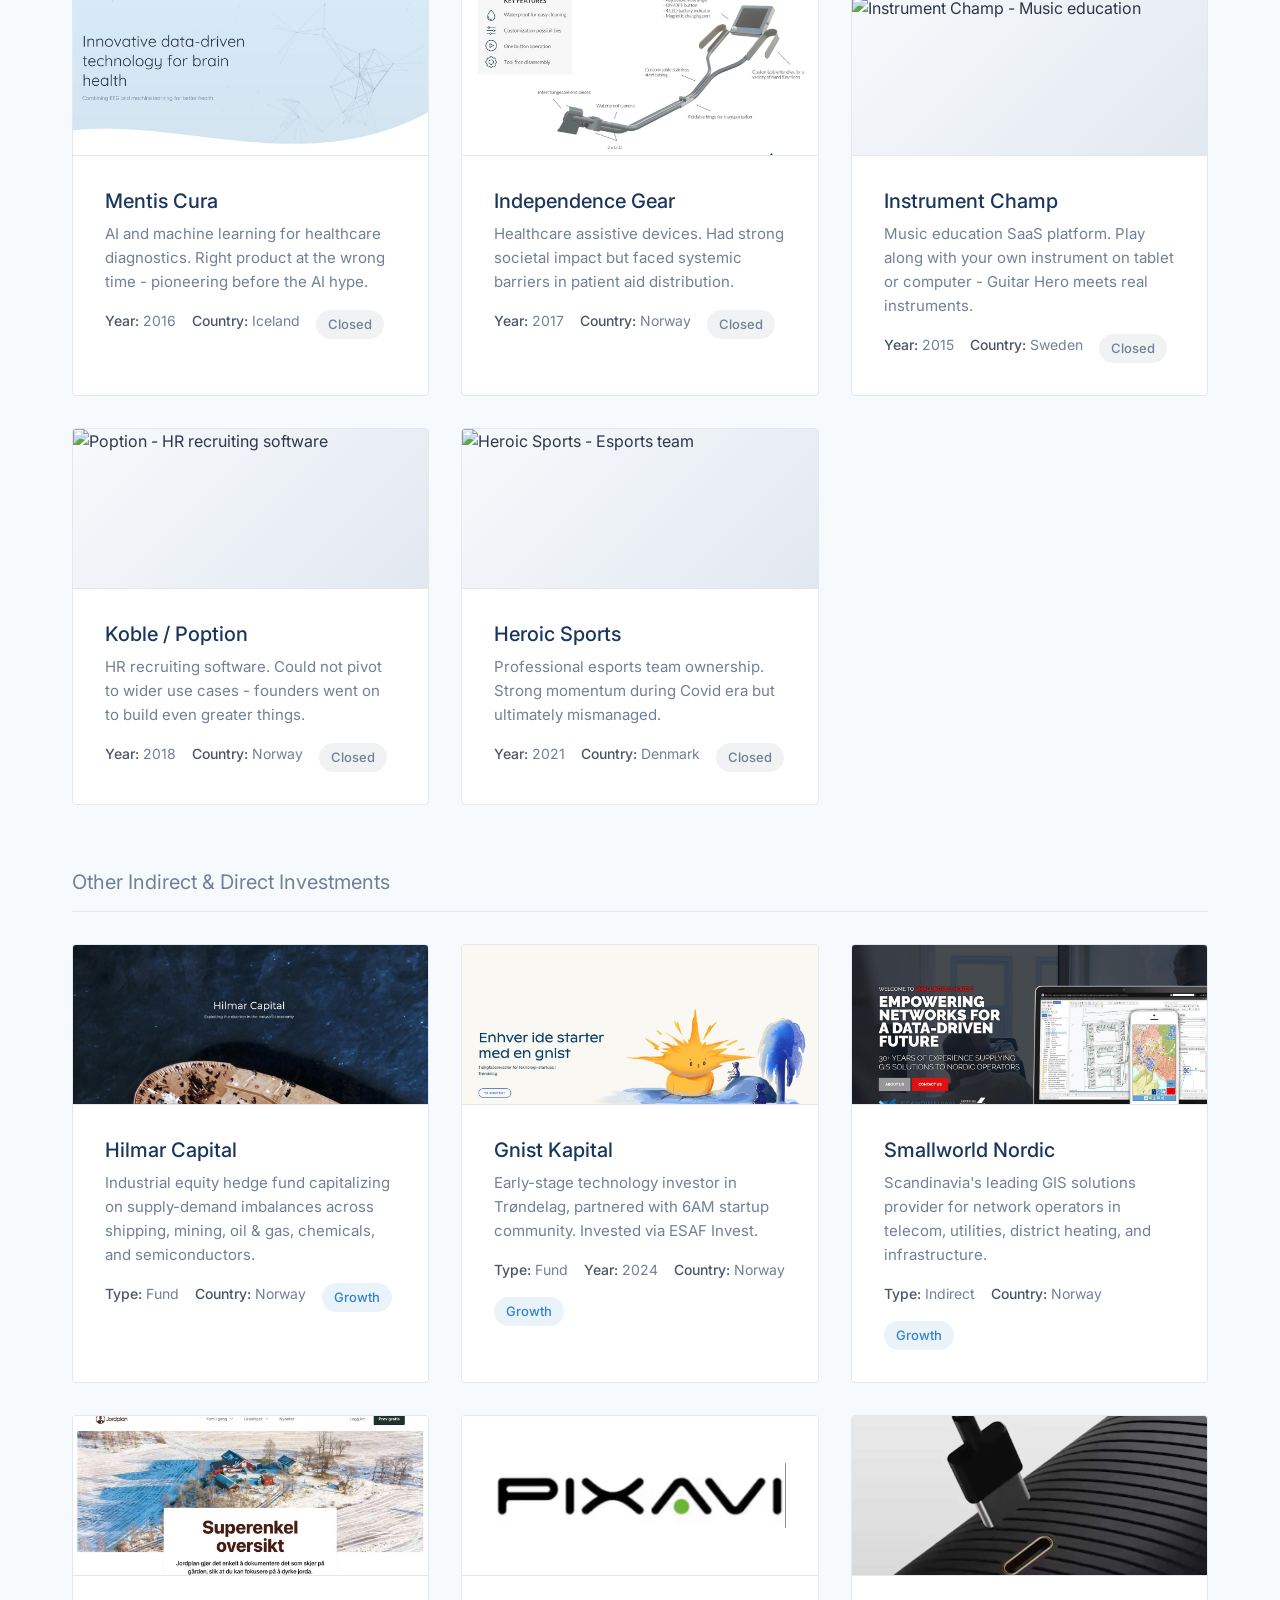
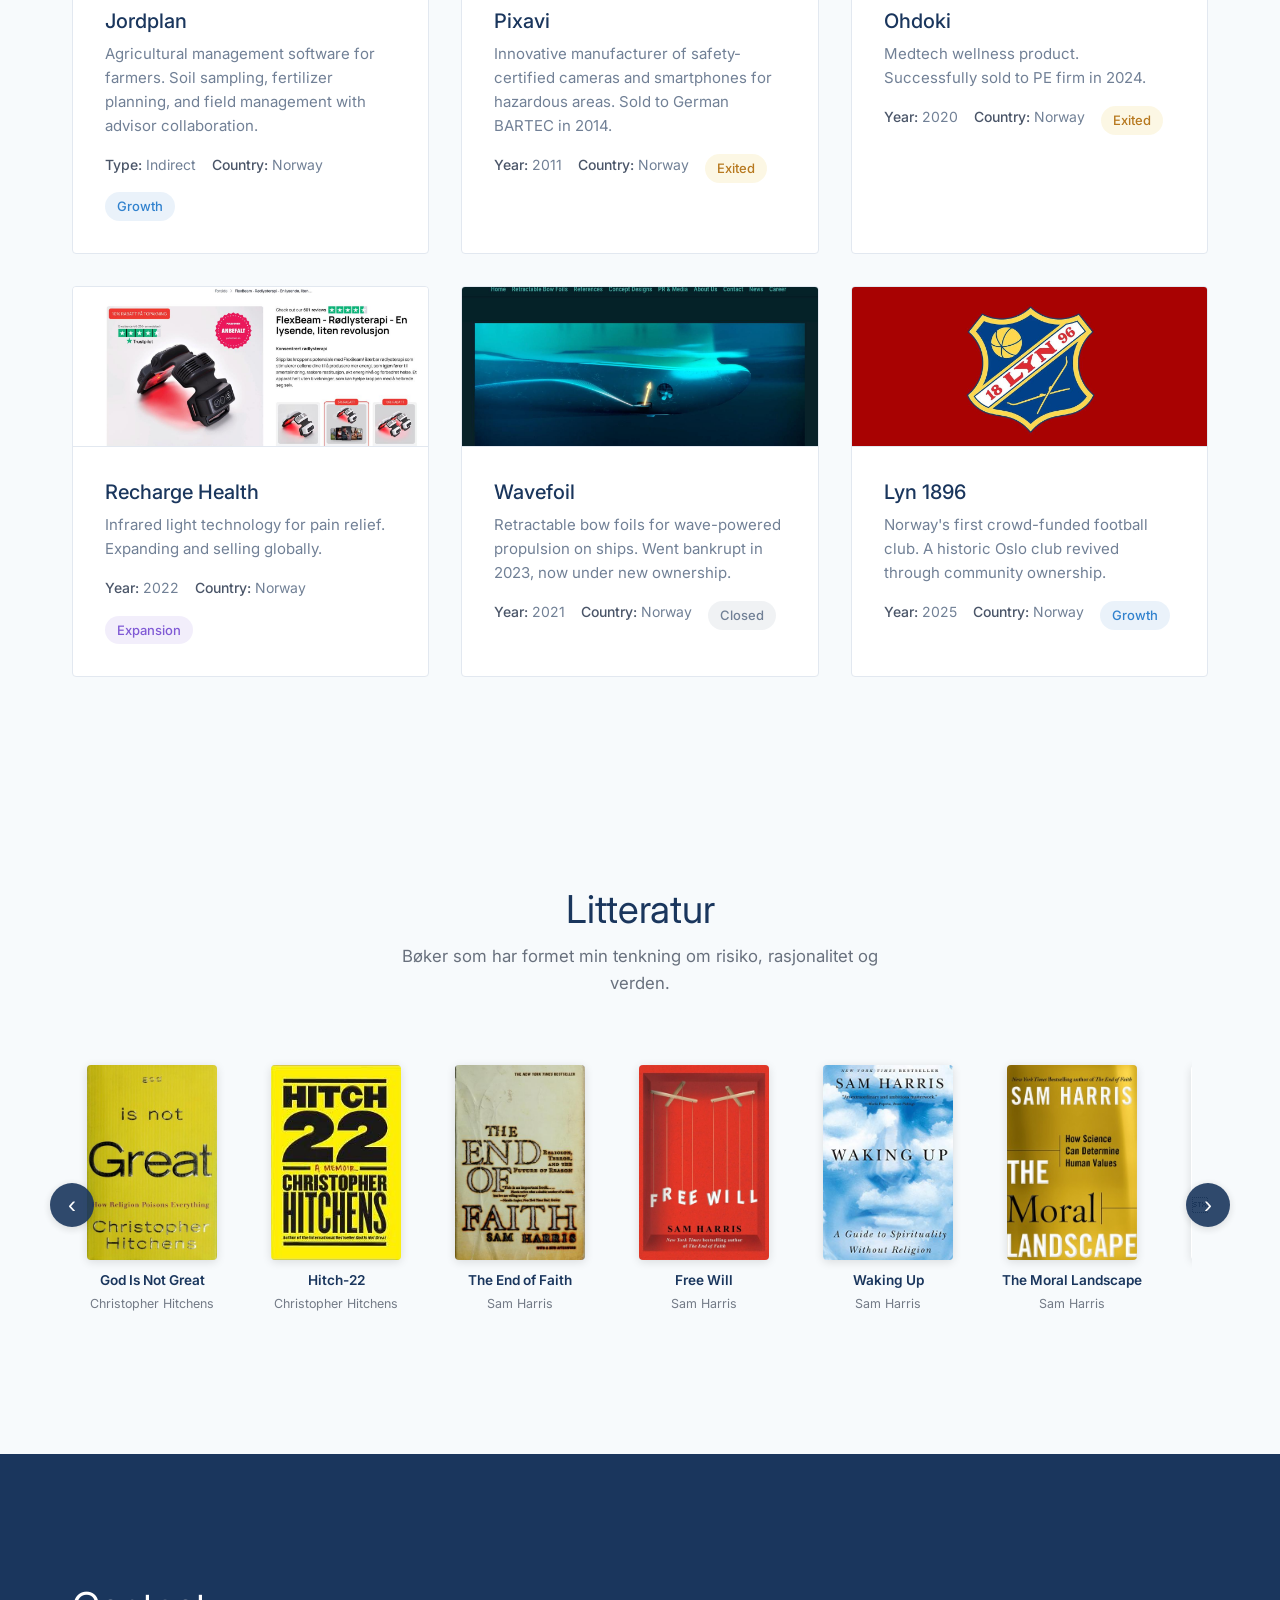
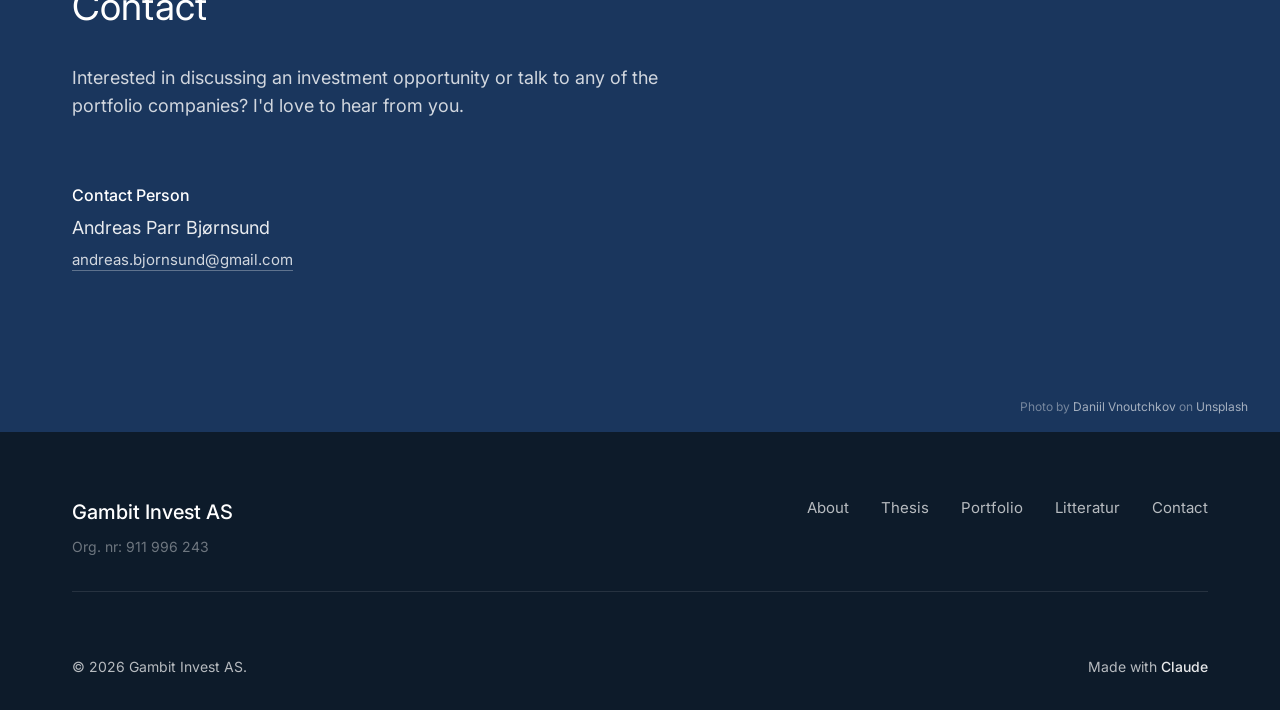
==== commit 265dd85c: "fix: separate Litteratur and Contact menu items into individual list items" ====
--- a/index.html
+++ b/index.html
@@ -126,8 +126,8 @@
                 <li><a href="#about" data-i18n="nav.about">About</a></li>
                 <li><a href="#thesis" data-i18n="nav.thesis">Thesis</a></li>
                 <li><a href="#portfolio" data-i18n="nav.portfolio">Portfolio</a></li>
-                <li><a href="#readings" data-i18n="nav.readings">Litteratur</a>
-                    <a href="#contact" data-i18n="nav.contact">Contact</a></li>
+                <li><a href="#readings" data-i18n="nav.readings">Litteratur</a></li>
+                <li><a href="#contact" data-i18n="nav.contact">Contact</a></li>
             </ul>
             <div class="lang-switcher">
                 <button class="lang-btn active" data-lang="en">EN</button>
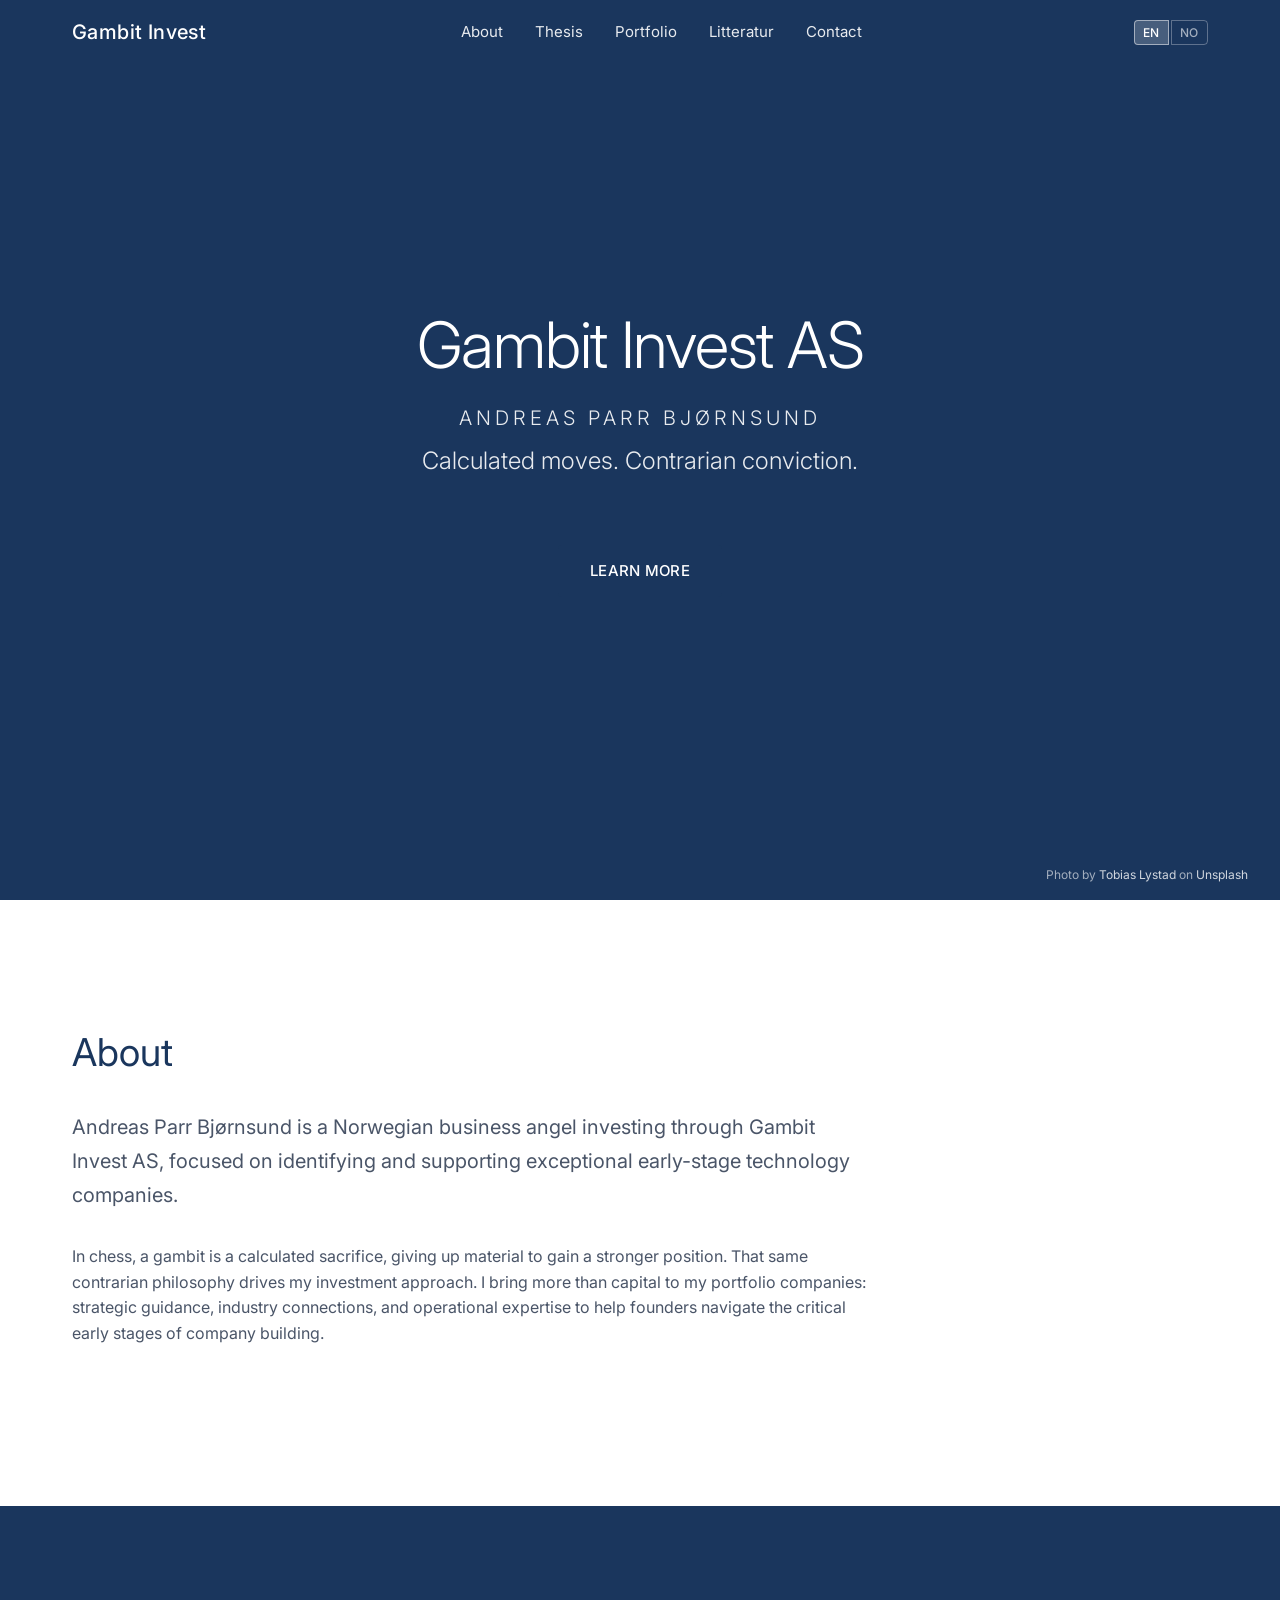
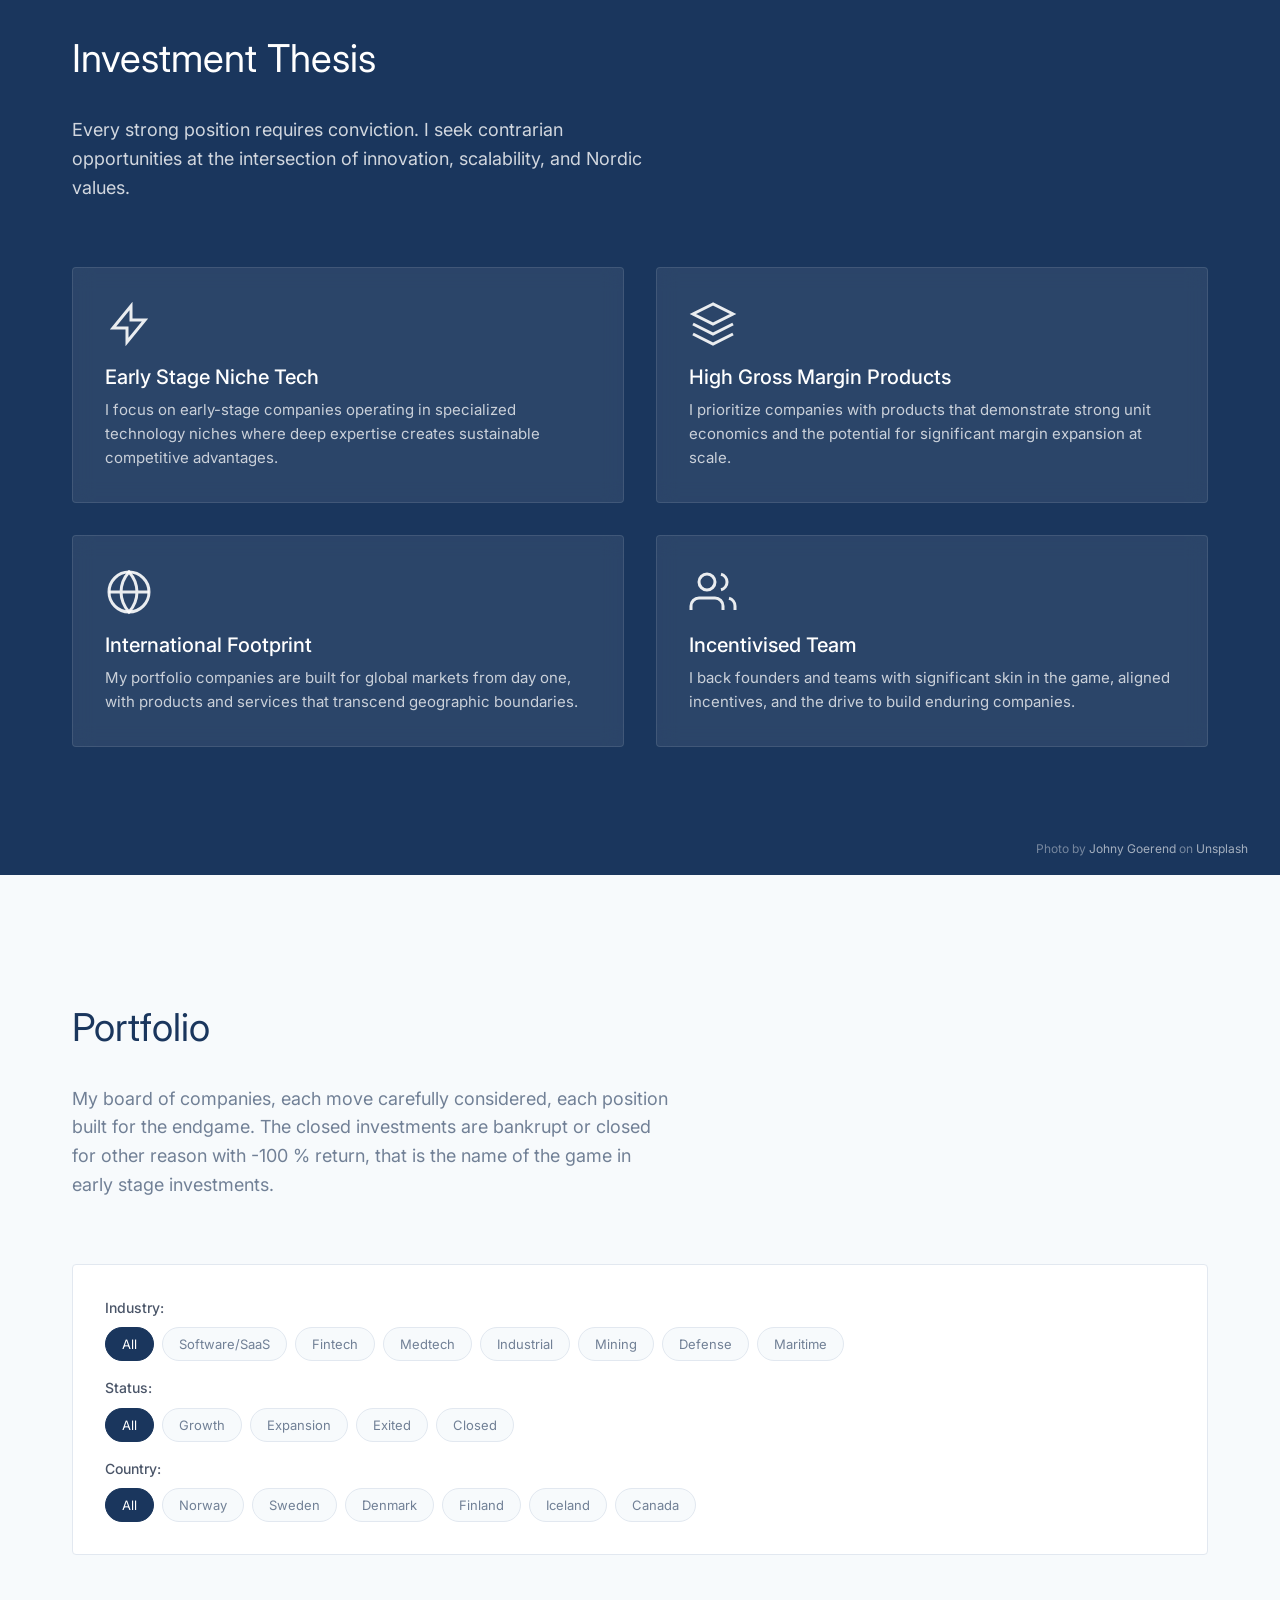
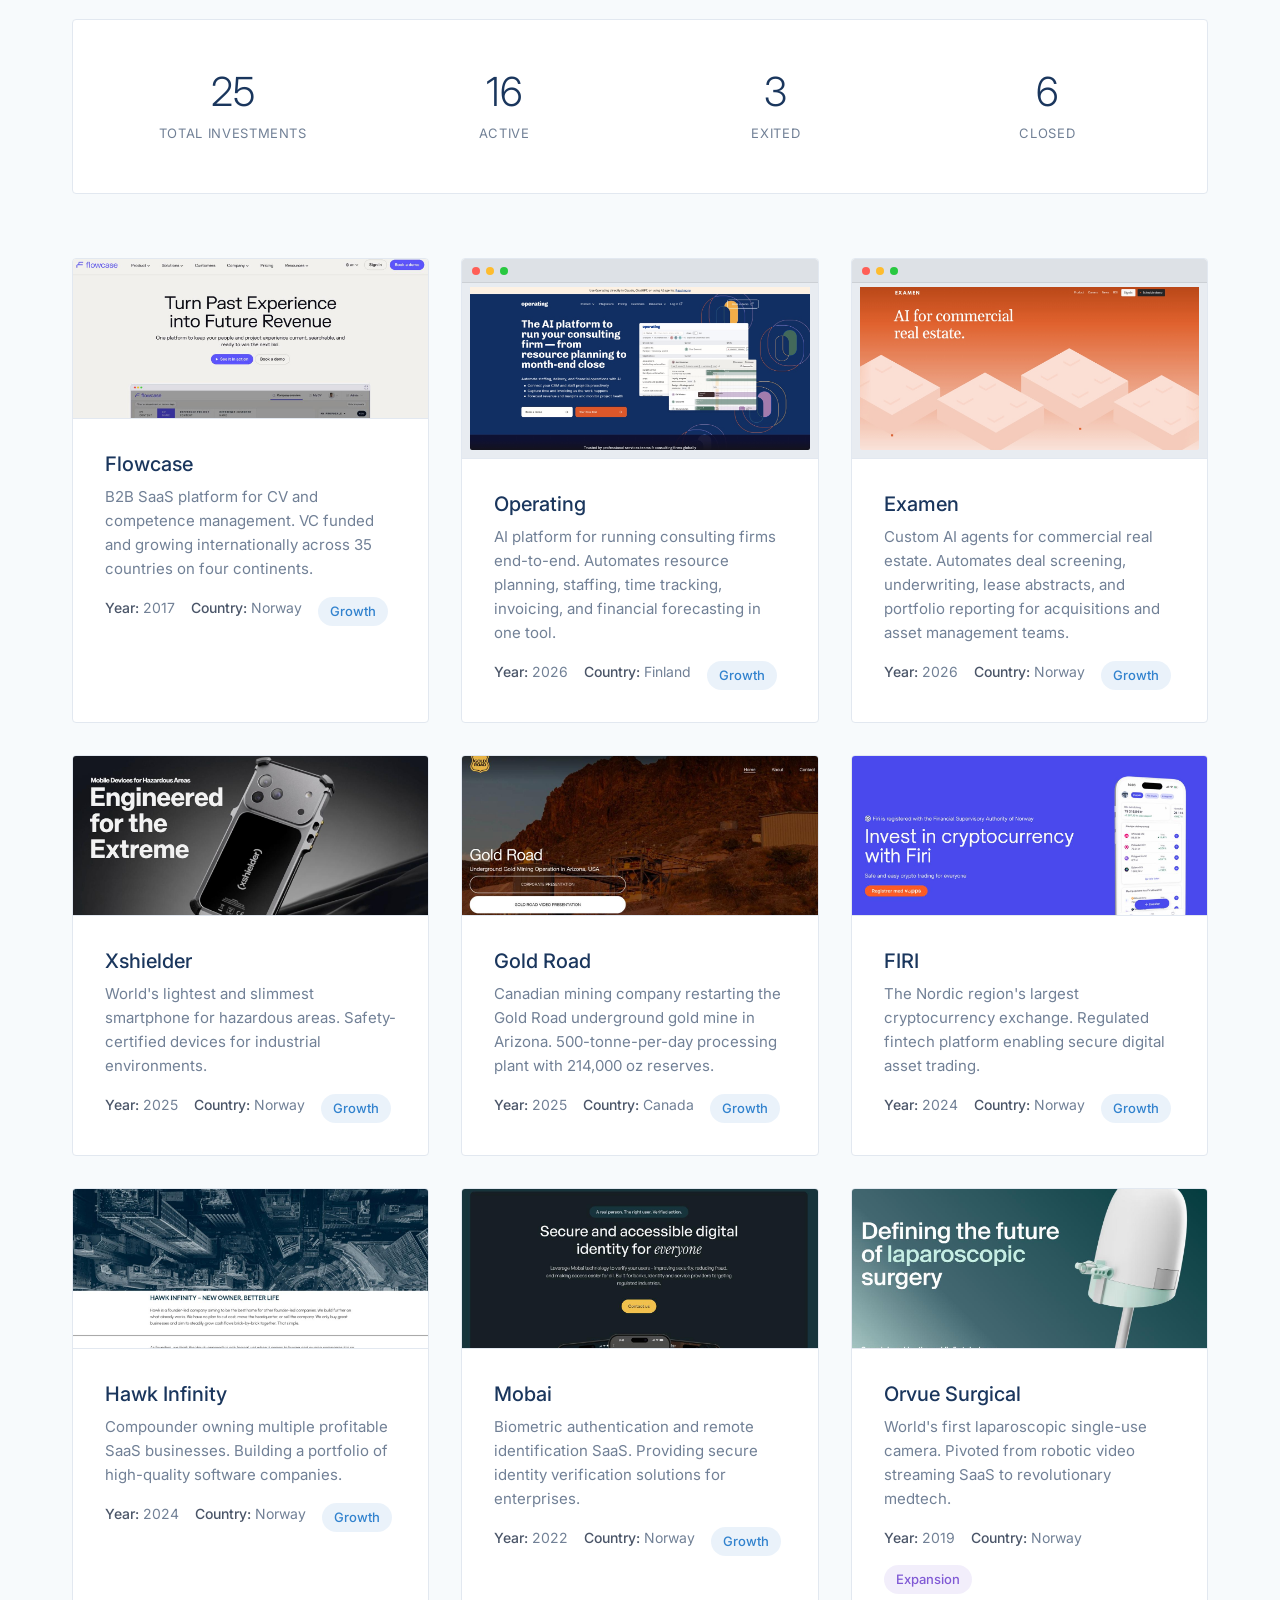
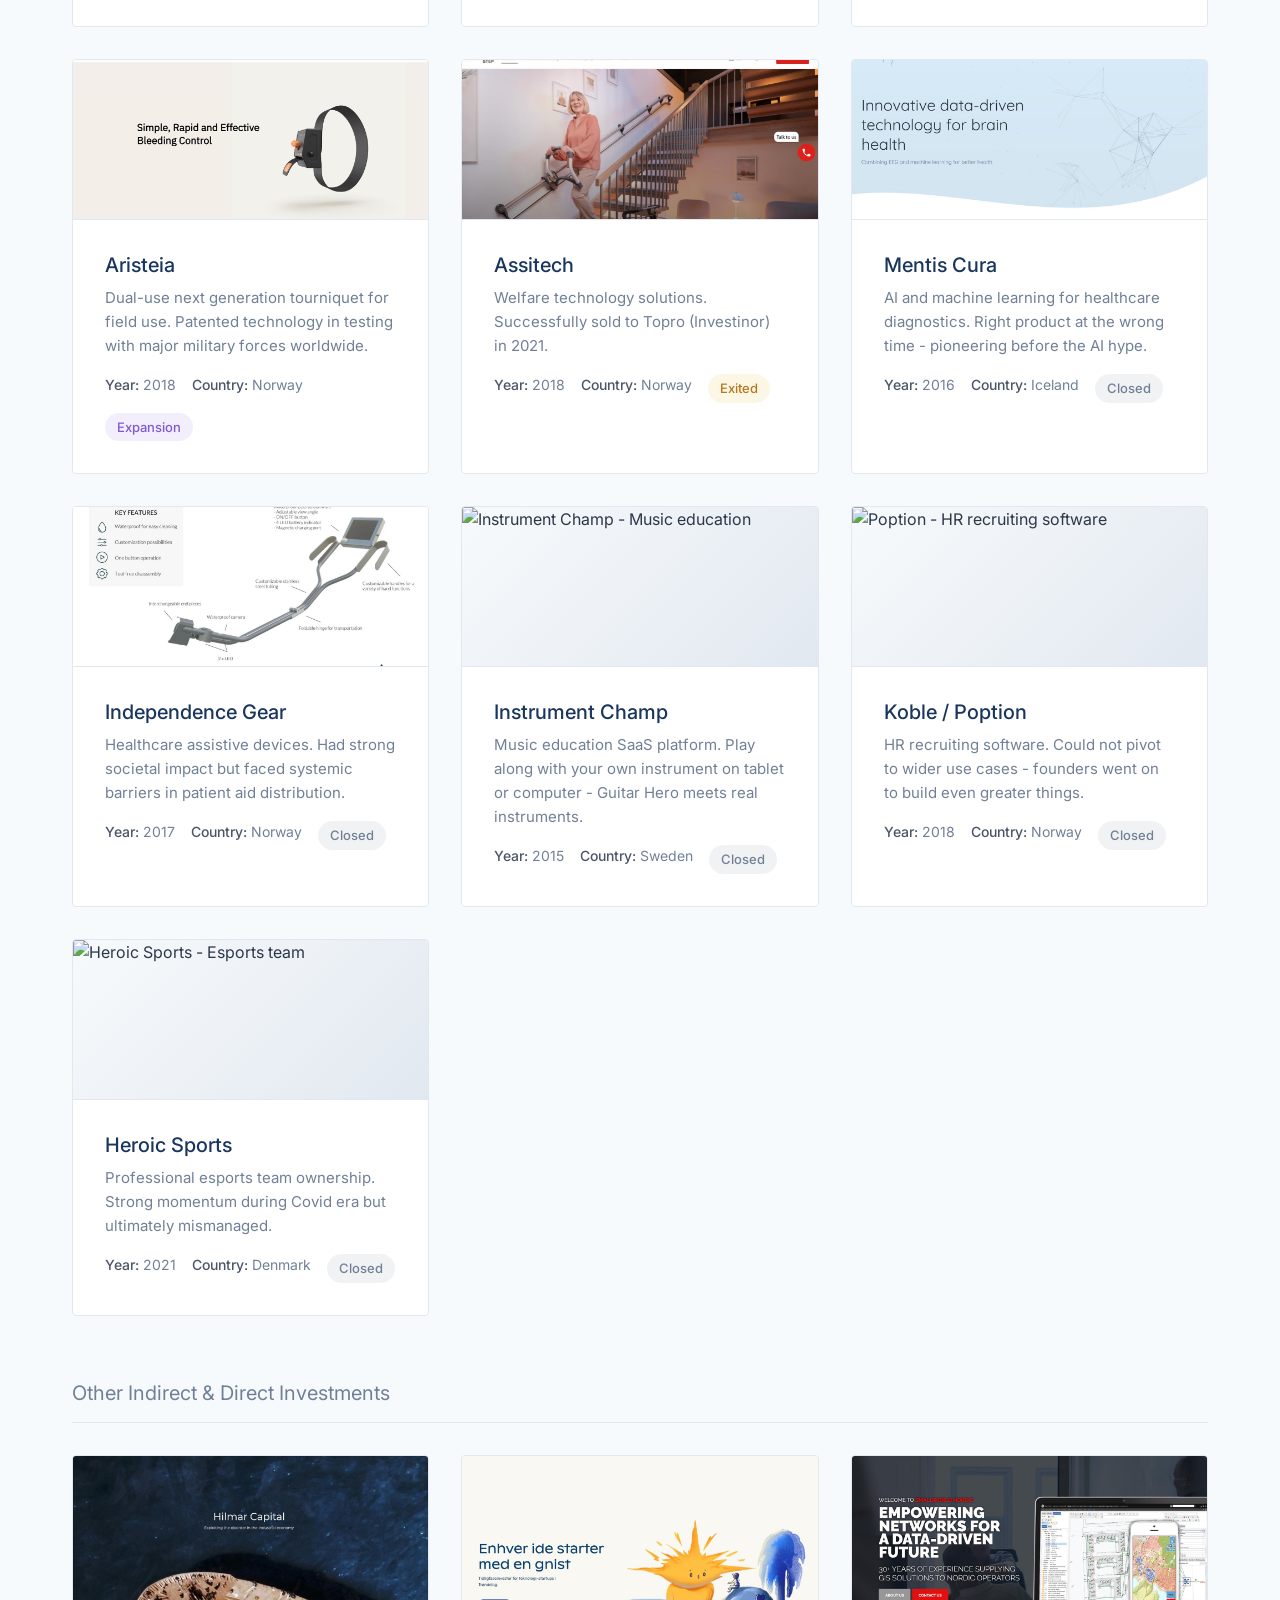
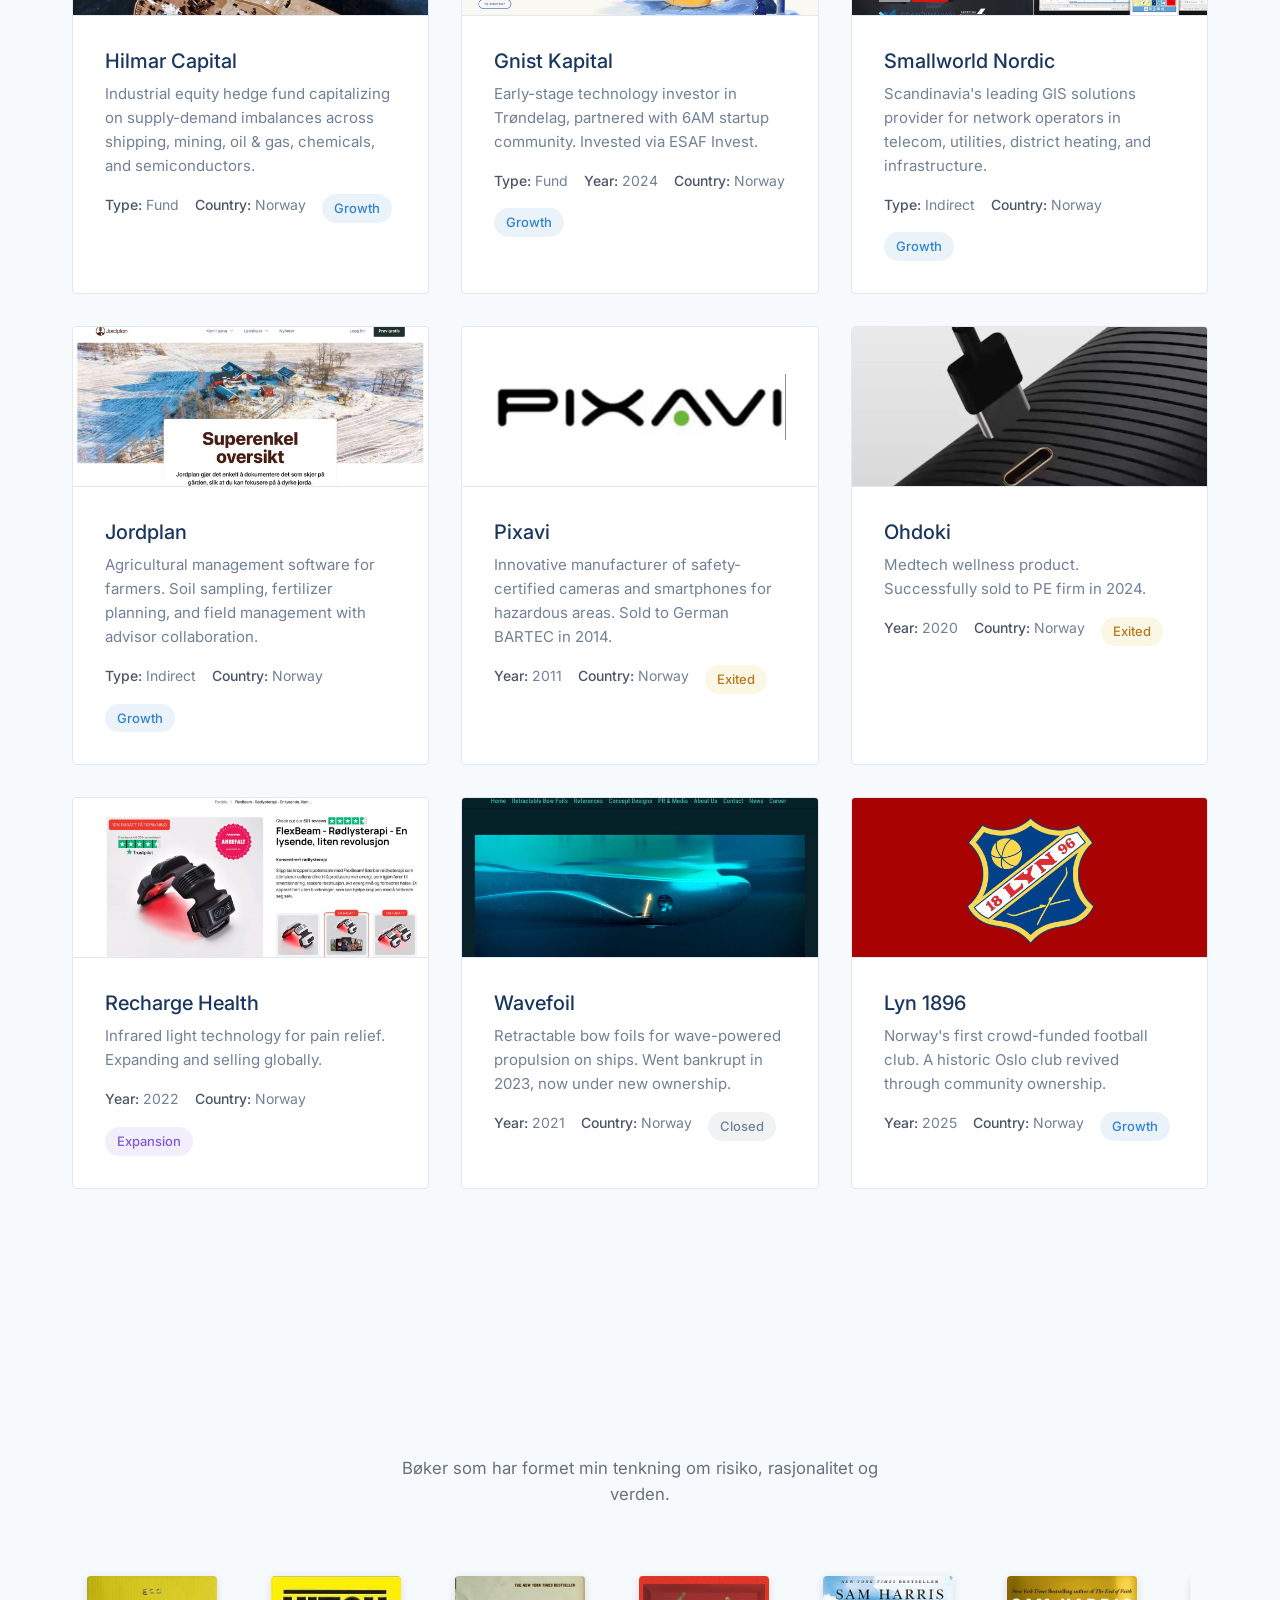
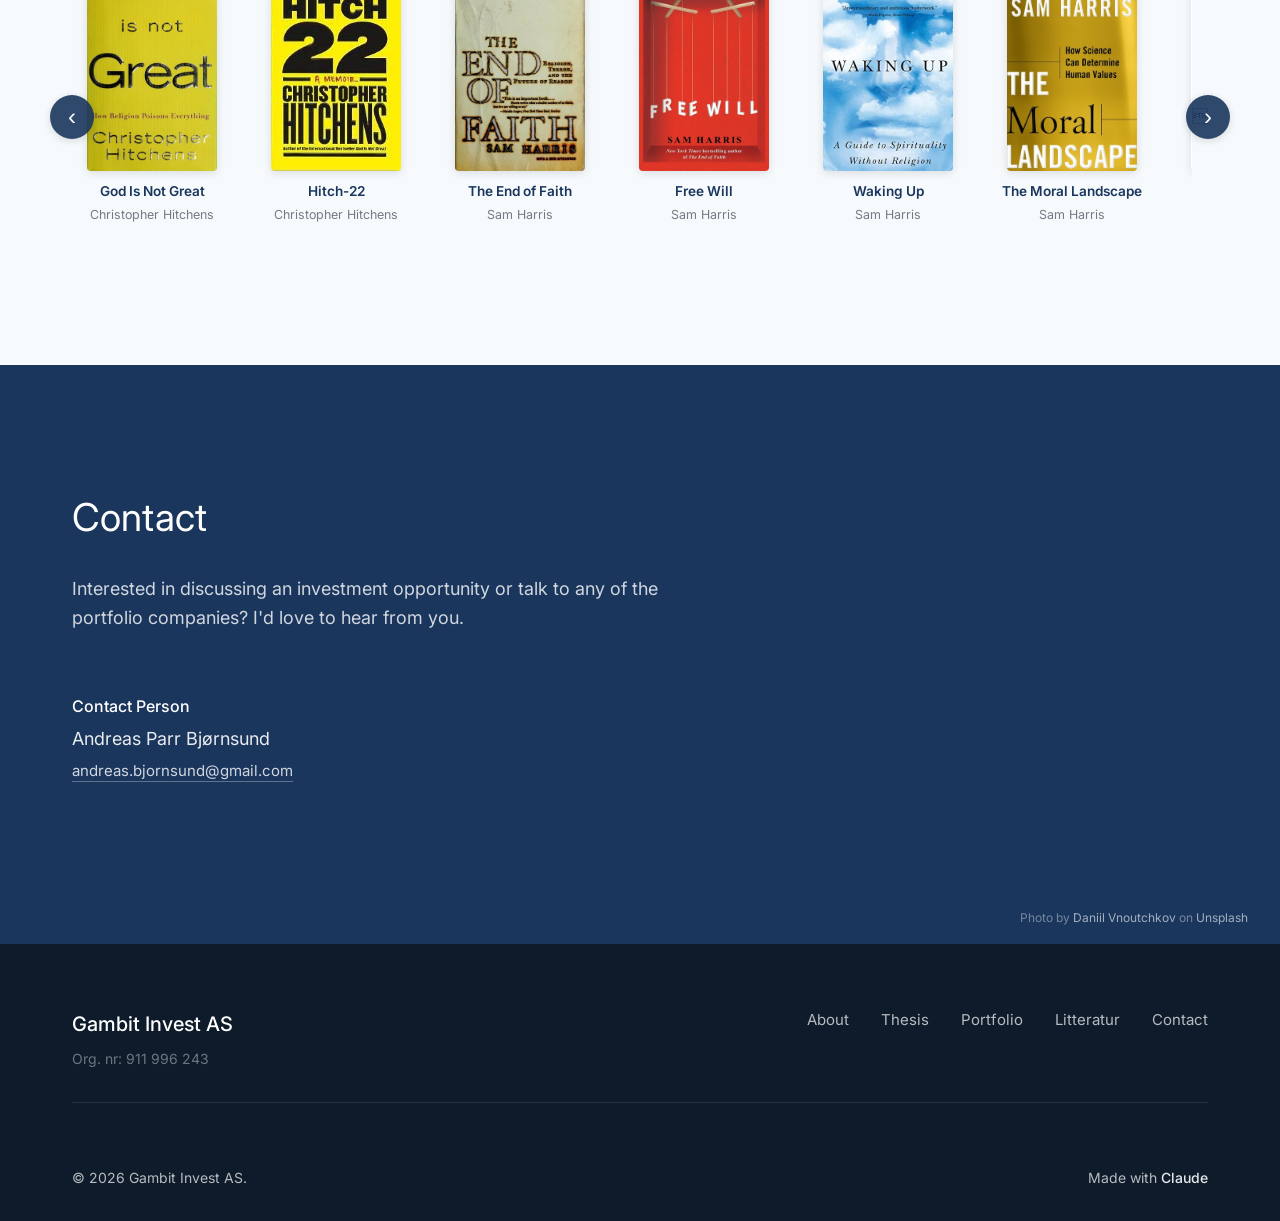
==== commit 5ac6d69b: "Add Operating (Finland) and Examen (Norway) to portfolio - New portfolio cards with website screensh" ====
--- a/index.html
+++ b/index.html
@@ -286,6 +286,7 @@
                         <button class="filter-btn" data-filter="country" data-value="norway" data-i18n="filter.norway">Norway</button>
                         <button class="filter-btn" data-filter="country" data-value="sweden" data-i18n="filter.sweden">Sweden</button>
                         <button class="filter-btn" data-filter="country" data-value="denmark" data-i18n="filter.denmark">Denmark</button>
+                        <button class="filter-btn" data-filter="country" data-value="finland" data-i18n="filter.finland">Finland</button>
                         <button class="filter-btn" data-filter="country" data-value="iceland" data-i18n="filter.iceland">Iceland</button>
                         <button class="filter-btn" data-filter="country" data-value="canada" data-i18n="filter.canada">Canada</button>
                     </div>
@@ -328,6 +329,58 @@
                         <div class="portfolio-meta">
                             <span class="meta-item">
                                 <strong data-i18n="meta.year">Year:</strong> 2017
+                            </span>
+                            <span class="meta-item">
+                                <strong data-i18n="meta.country">Country:</strong> <span data-i18n="country.norway">Norway</span>
+                            </span>
+                            <span class="meta-item status growth" data-i18n="status.growth">
+                                Growth
+                            </span>
+                        </div>
+                    </div>
+                </div>
+
+                <!-- Operating -->
+                <div class="portfolio-card" data-industry="software" data-status="growth" data-country="finland">
+                    <div class="portfolio-logo screenshot-browser">
+                        <a href="https://operating.app" target="_blank" rel="noopener">
+                            <img src="images/logos/operating.jpg" alt="Operating - AI-powered PSA platform for consulting firms" loading="lazy">
+                        </a>
+                    </div>
+                    <div class="portfolio-info">
+                        <h3>Operating</h3>
+                        <p class="portfolio-description" data-i18n="desc.operating">
+                            AI platform for running consulting firms end-to-end. Automates resource planning, staffing, time tracking, invoicing, and financial forecasting in one tool.
+                        </p>
+                        <div class="portfolio-meta">
+                            <span class="meta-item">
+                                <strong data-i18n="meta.year">Year:</strong> 2026
+                            </span>
+                            <span class="meta-item">
+                                <strong data-i18n="meta.country">Country:</strong> <span data-i18n="country.finland">Finland</span>
+                            </span>
+                            <span class="meta-item status growth" data-i18n="status.growth">
+                                Growth
+                            </span>
+                        </div>
+                    </div>
+                </div>
+
+                <!-- Examen -->
+                <div class="portfolio-card" data-industry="software" data-status="growth" data-country="norway">
+                    <div class="portfolio-logo screenshot-browser">
+                        <a href="https://examen.ai" target="_blank" rel="noopener">
+                            <img src="images/logos/examen.jpg" alt="Examen - AI agents for commercial real estate" loading="lazy">
+                        </a>
+                    </div>
+                    <div class="portfolio-info">
+                        <h3>Examen</h3>
+                        <p class="portfolio-description" data-i18n="desc.examen">
+                            Custom AI agents for commercial real estate. Automates deal screening, underwriting, lease abstracts, and portfolio reporting for acquisitions and asset management teams.
+                        </p>
+                        <div class="portfolio-meta">
+                            <span class="meta-item">
+                                <strong data-i18n="meta.year">Year:</strong> 2026
                             </span>
                             <span class="meta-item">
                                 <strong data-i18n="meta.country">Country:</strong> <span data-i18n="country.norway">Norway</span>
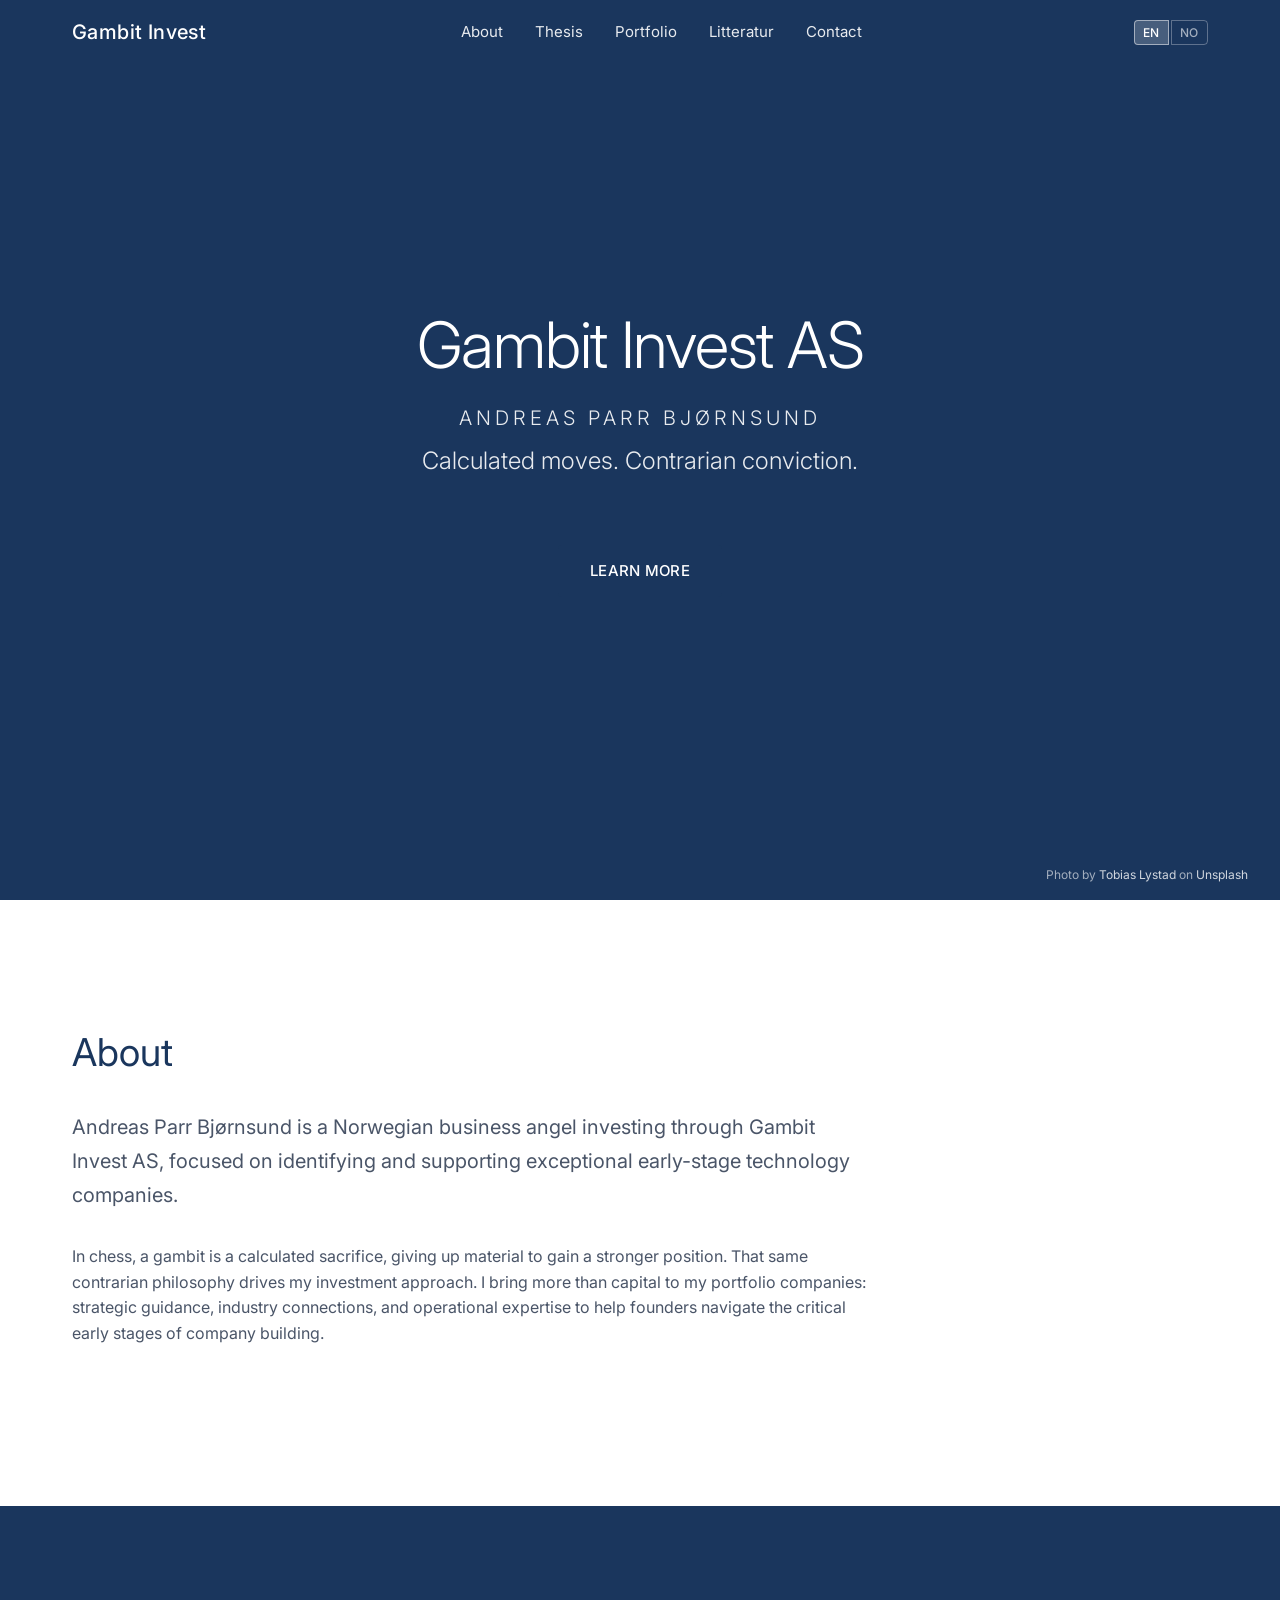
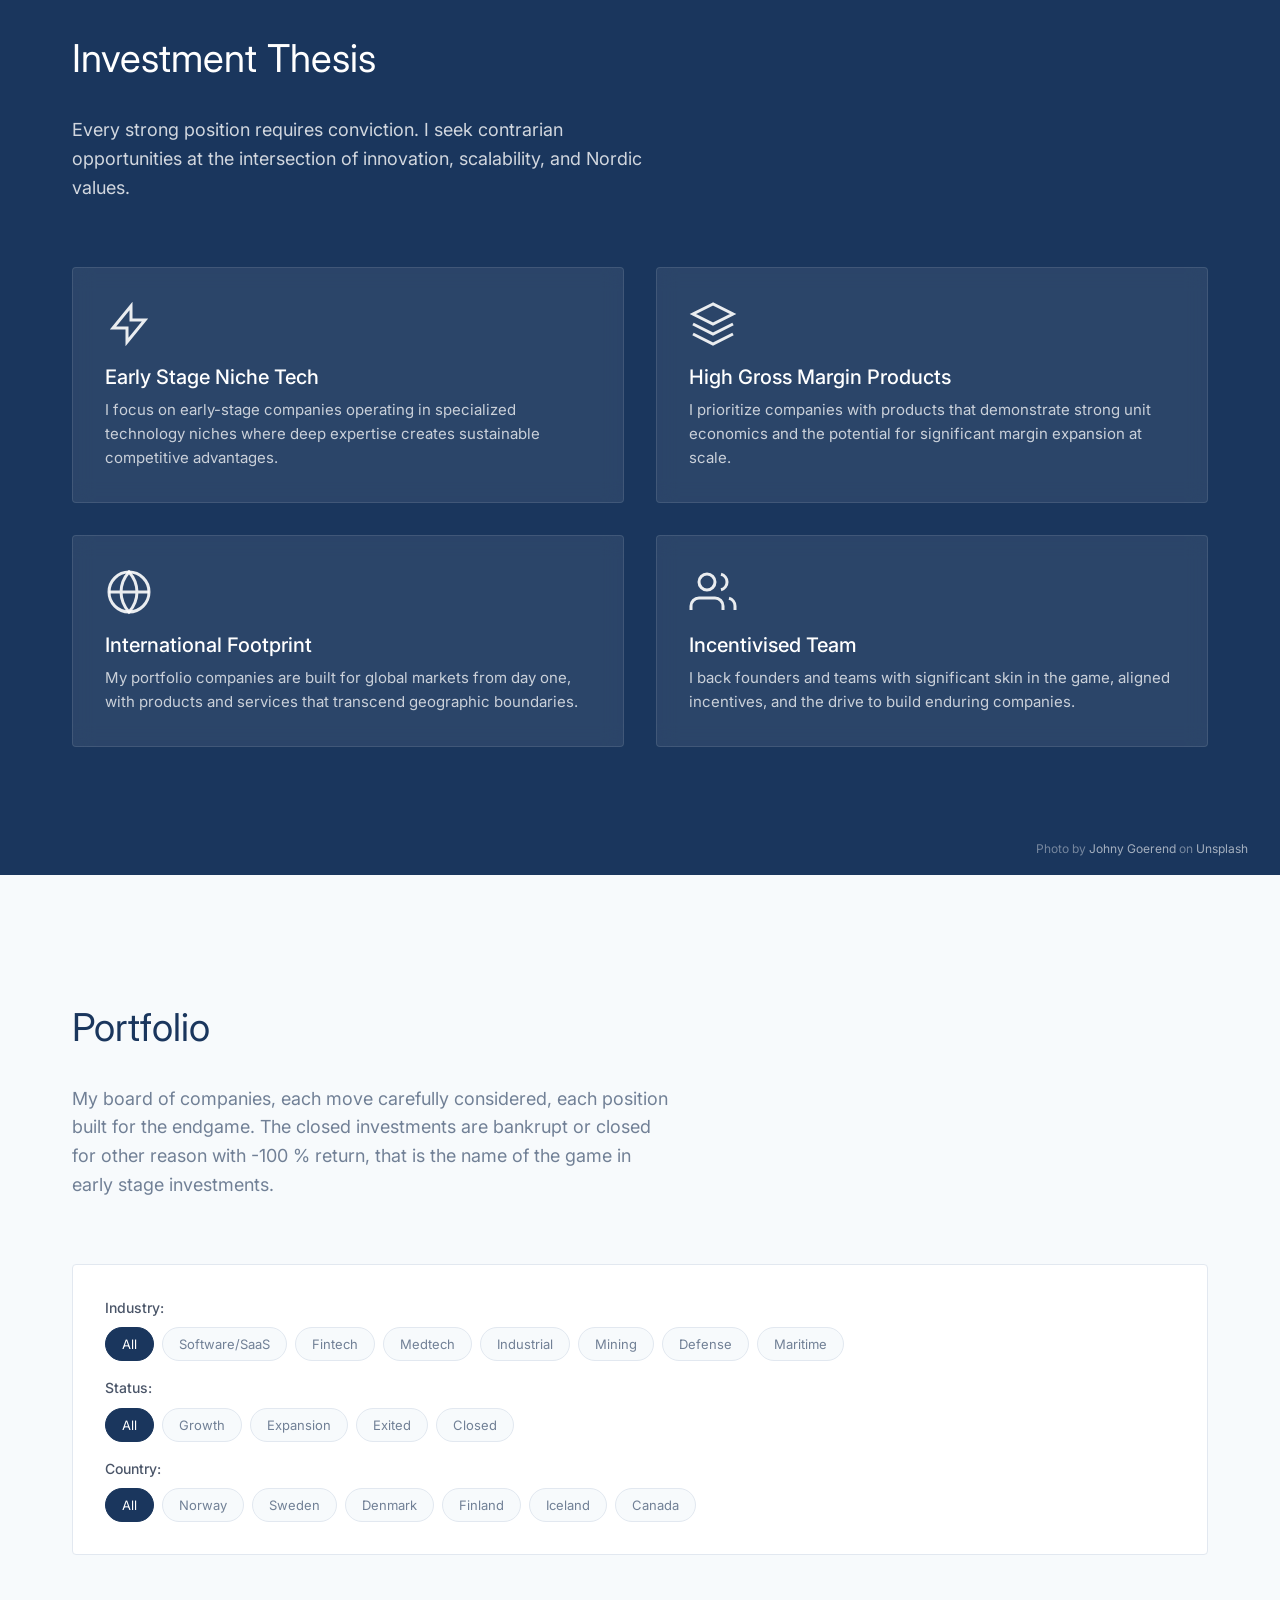
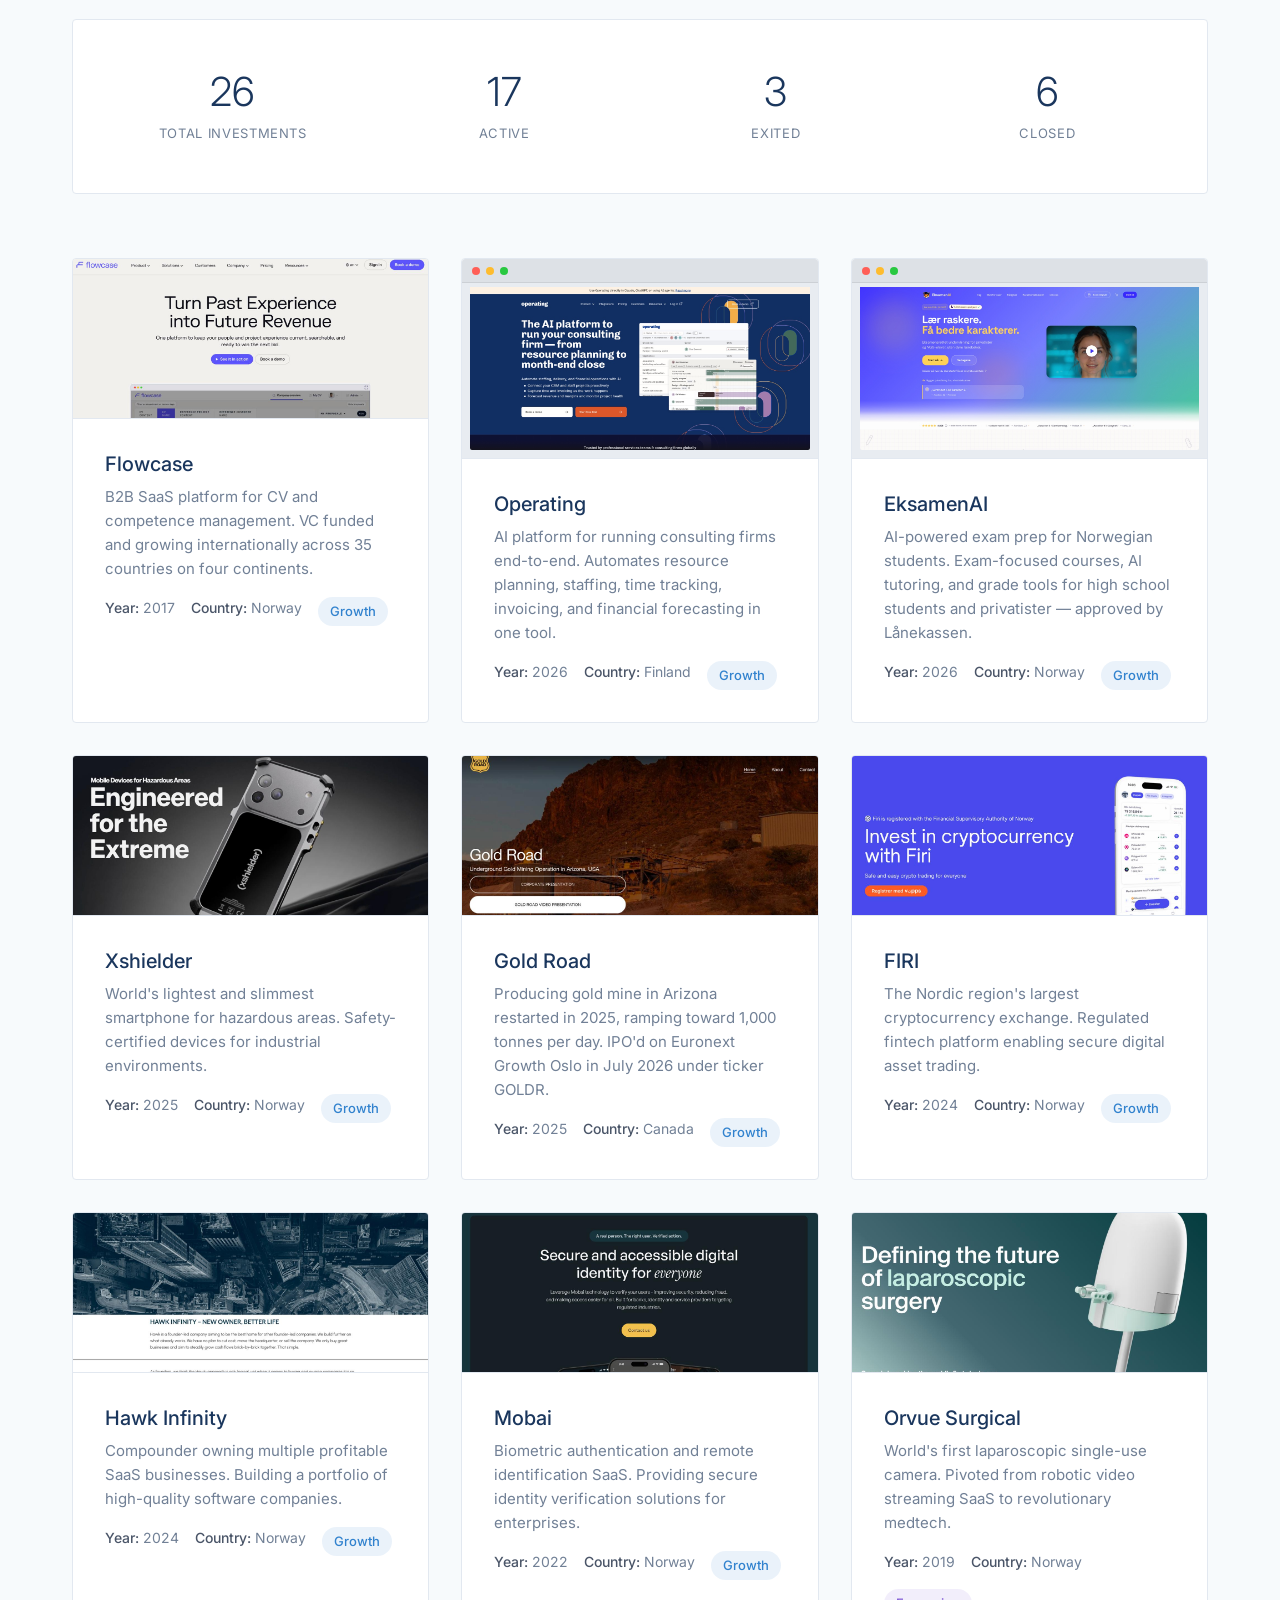
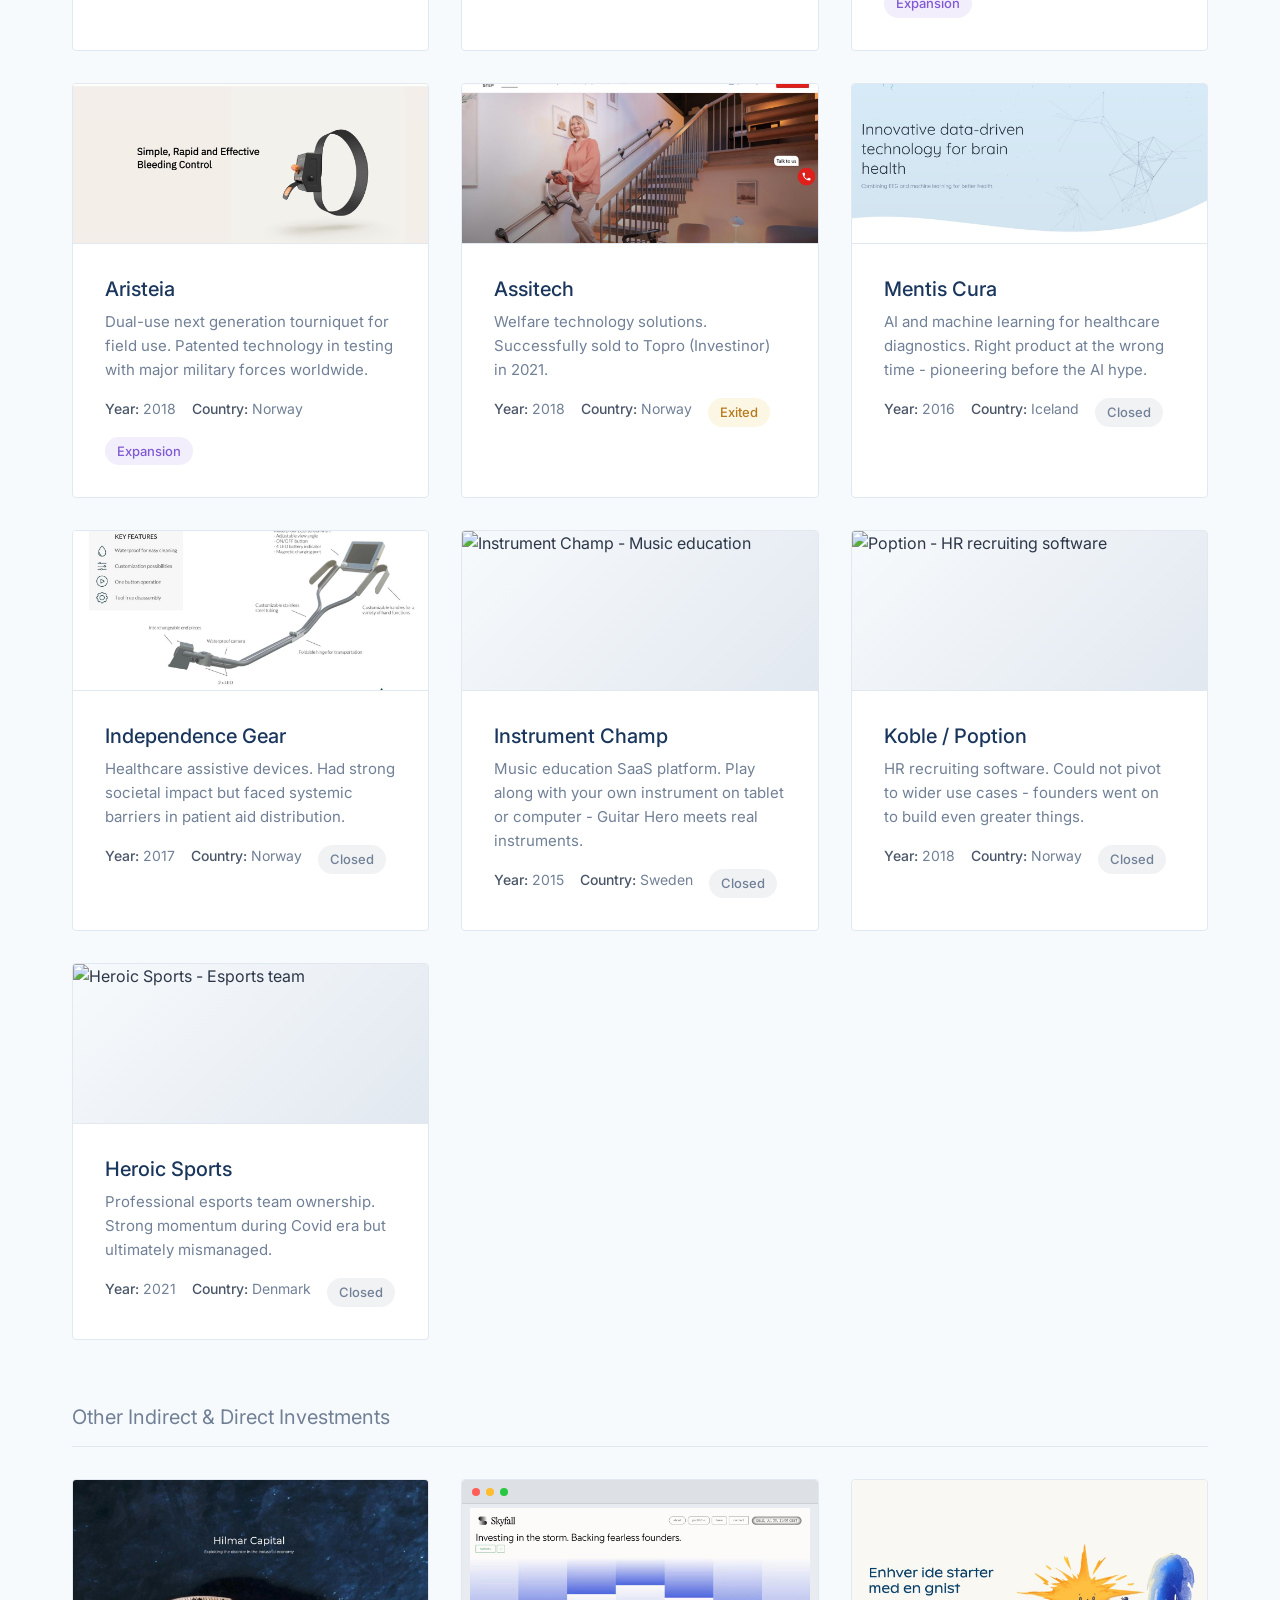
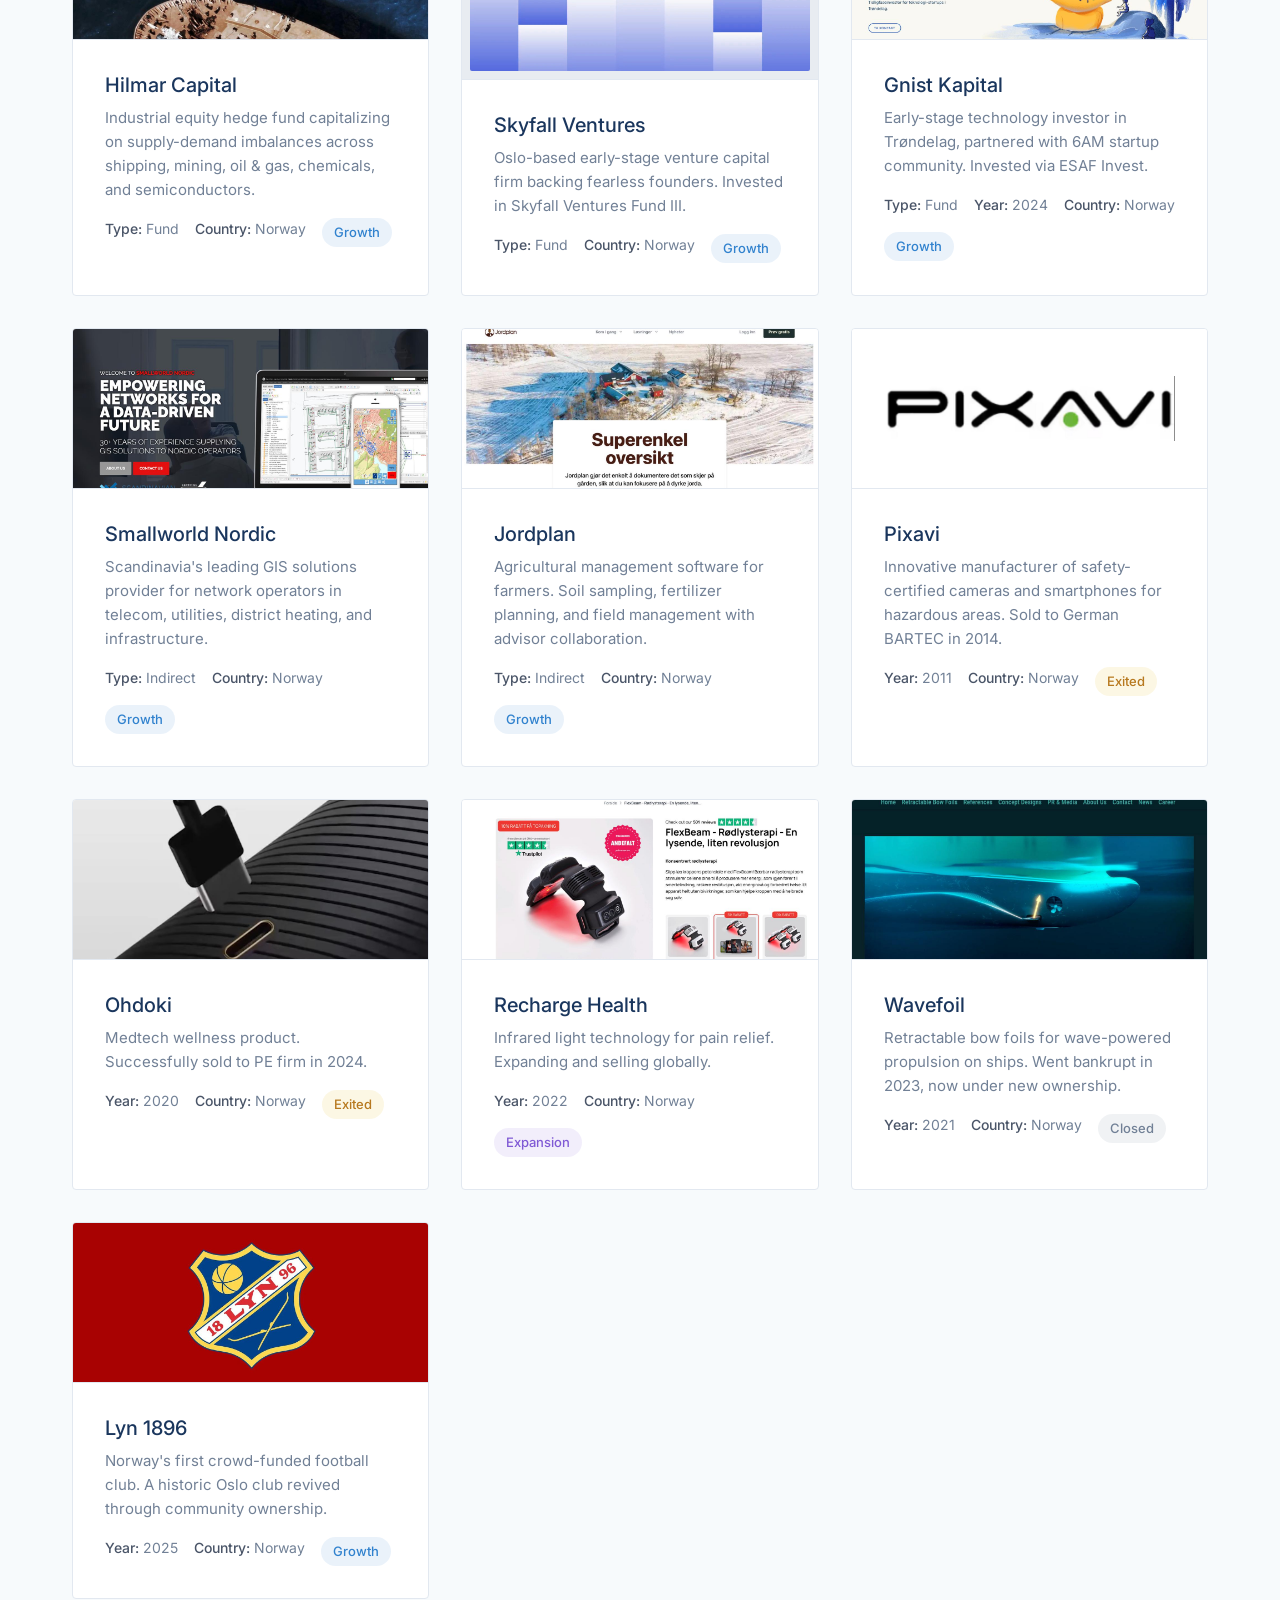
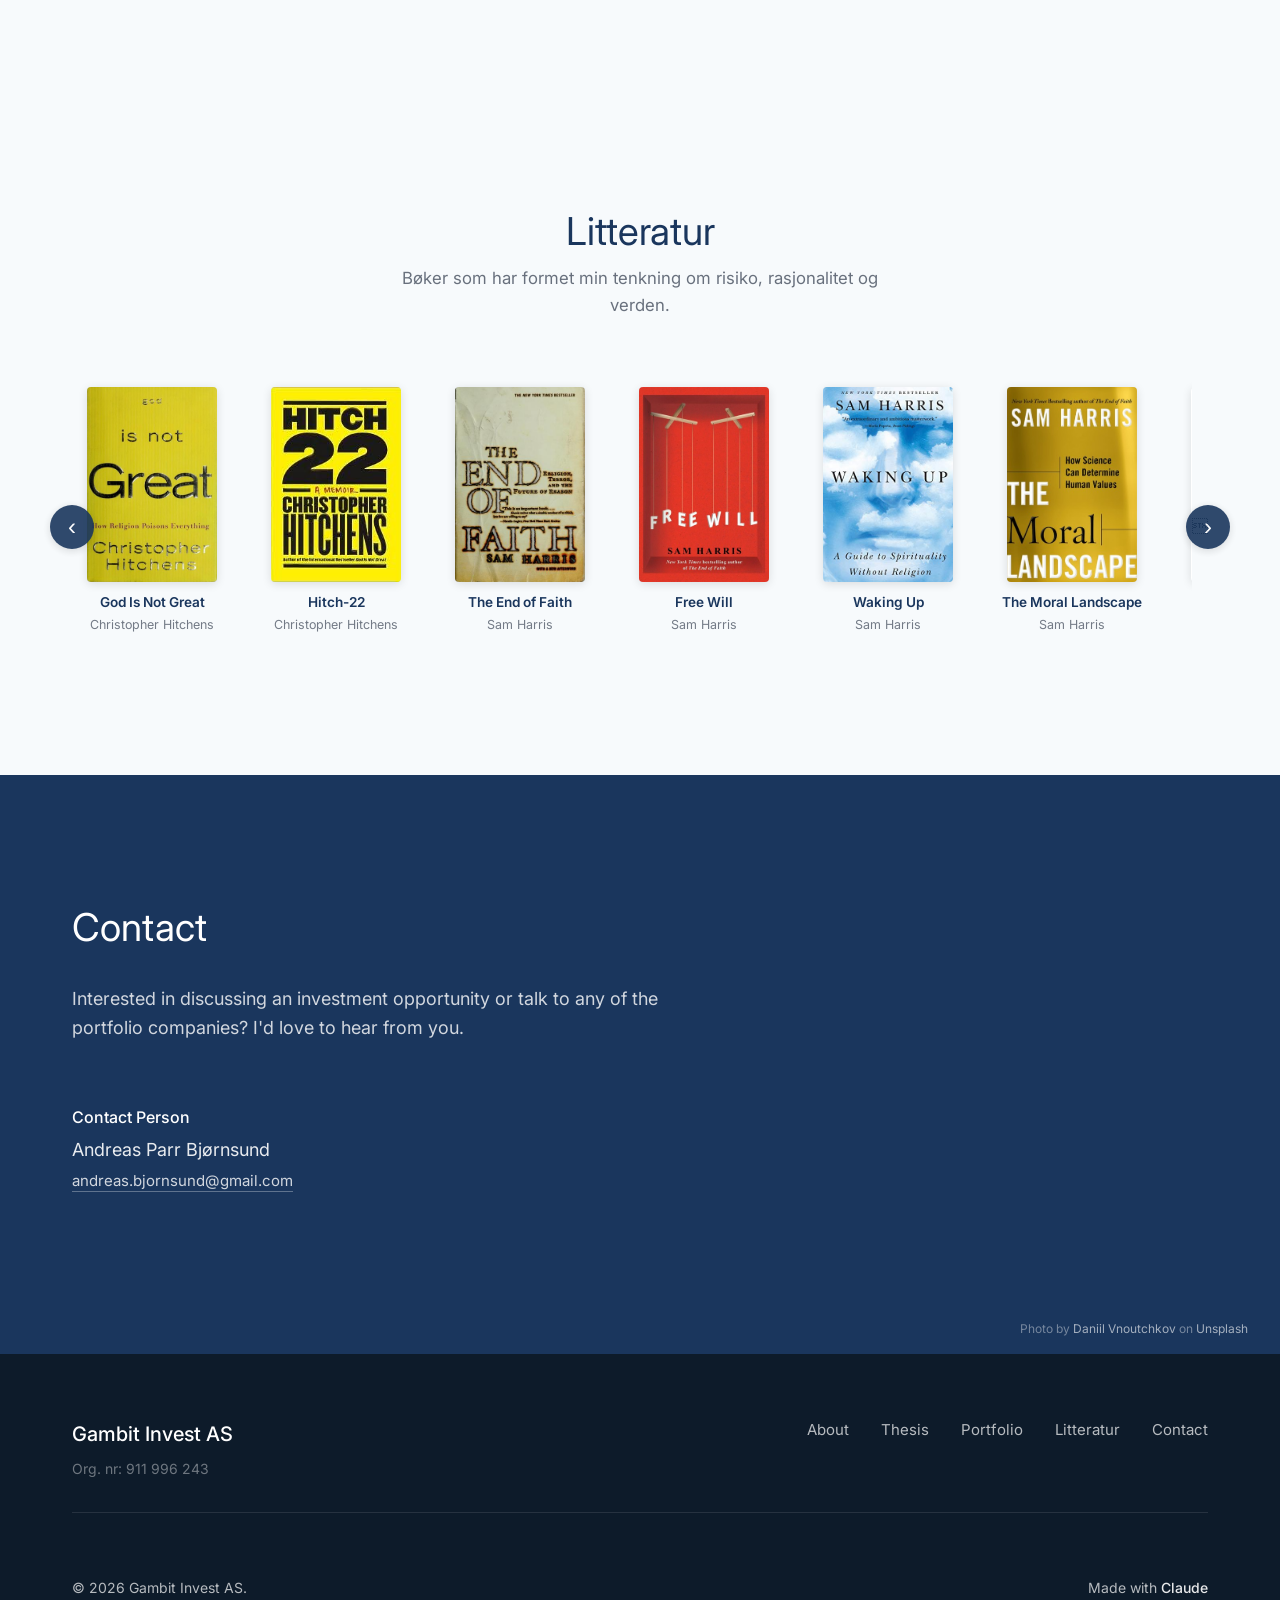
==== commit 422f54cc: "Fix EksamenAI (was wrong company), add Skyfall Ventures Fund III, update Gold Road post-IPO - Replac" ====
--- a/index.html
+++ b/index.html
@@ -366,17 +366,17 @@
                     </div>
                 </div>
 
-                <!-- Examen -->
+                <!-- EksamenAI -->
                 <div class="portfolio-card" data-industry="software" data-status="growth" data-country="norway">
                     <div class="portfolio-logo screenshot-browser">
-                        <a href="https://examen.ai" target="_blank" rel="noopener">
-                            <img src="images/logos/examen.jpg" alt="Examen - AI agents for commercial real estate" loading="lazy">
-                        </a>
-                    </div>
-                    <div class="portfolio-info">
-                        <h3>Examen</h3>
-                        <p class="portfolio-description" data-i18n="desc.examen">
-                            Custom AI agents for commercial real estate. Automates deal screening, underwriting, lease abstracts, and portfolio reporting for acquisitions and asset management teams.
+                        <a href="https://eksamen.ai" target="_blank" rel="noopener">
+                            <img src="images/logos/eksamen.jpg" alt="EksamenAI - AI-powered exam prep for Norwegian students" loading="lazy">
+                        </a>
+                    </div>
+                    <div class="portfolio-info">
+                        <h3>EksamenAI</h3>
+                        <p class="portfolio-description" data-i18n="desc.eksamen">
+                            AI-powered exam prep for Norwegian students. Exam-focused courses, AI tutoring, and grade tools for high school students and privatister — approved by Lånekassen.
                         </p>
                         <div class="portfolio-meta">
                             <span class="meta-item">
@@ -421,14 +421,14 @@
                 <!-- Gold Road -->
                 <div class="portfolio-card" data-industry="mining" data-status="growth" data-country="canada">
                     <div class="portfolio-logo">
-                        <a href="https://www.goldroadusa.com" target="_blank" rel="noopener">
-                            <img src="images/logos/goldroad.jpg" alt="Gold Road - Gold mining operations" loading="lazy">
+                        <a href="https://goldroadplc.com" target="_blank" rel="noopener">
+                            <img src="images/logos/goldroad.jpg" alt="Gold Road International - Producing gold mine in Arizona" loading="lazy">
                         </a>
                     </div>
                     <div class="portfolio-info">
                         <h3>Gold Road</h3>
                         <p class="portfolio-description" data-i18n="desc.goldroad">
-                            Canadian mining company restarting the Gold Road underground gold mine in Arizona. 500-tonne-per-day processing plant with 214,000 oz reserves.
+                            Producing gold mine in Arizona restarted in 2025, ramping toward 1,000 tonnes per day. IPO'd on Euronext Growth Oslo in July 2026 under ticker GOLDR.
                         </p>
                         <div class="portfolio-meta">
                             <span class="meta-item">
@@ -735,6 +735,32 @@
                         <h3>Hilmar Capital</h3>
                         <p class="portfolio-description" data-i18n="desc.hilmarcapital">
                             Industrial equity hedge fund capitalizing on supply-demand imbalances across shipping, mining, oil &amp; gas, chemicals, and semiconductors.
+                        </p>
+                        <div class="portfolio-meta">
+                            <span class="meta-item">
+                                <strong data-i18n="meta.type">Type:</strong> <span data-i18n="type.fund">Fund</span>
+                            </span>
+                            <span class="meta-item">
+                                <strong data-i18n="meta.country">Country:</strong> <span data-i18n="country.norway">Norway</span>
+                            </span>
+                            <span class="meta-item status growth" data-i18n="status.growth">
+                                Growth
+                            </span>
+                        </div>
+                    </div>
+                </div>
+
+                <!-- Skyfall Ventures -->
+                <div class="portfolio-card" data-industry="fintech" data-status="growth" data-country="norway">
+                    <div class="portfolio-logo screenshot-browser">
+                        <a href="https://www.skyfall.vc" target="_blank" rel="noopener">
+                            <img src="images/logos/skyfall.jpg" alt="Skyfall Ventures - Early-stage venture capital" loading="lazy">
+                        </a>
+                    </div>
+                    <div class="portfolio-info">
+                        <h3>Skyfall Ventures</h3>
+                        <p class="portfolio-description" data-i18n="desc.skyfall">
+                            Oslo-based early-stage venture capital firm backing fearless founders. Invested in Skyfall Ventures Fund III.
                         </p>
                         <div class="portfolio-meta">
                             <span class="meta-item">
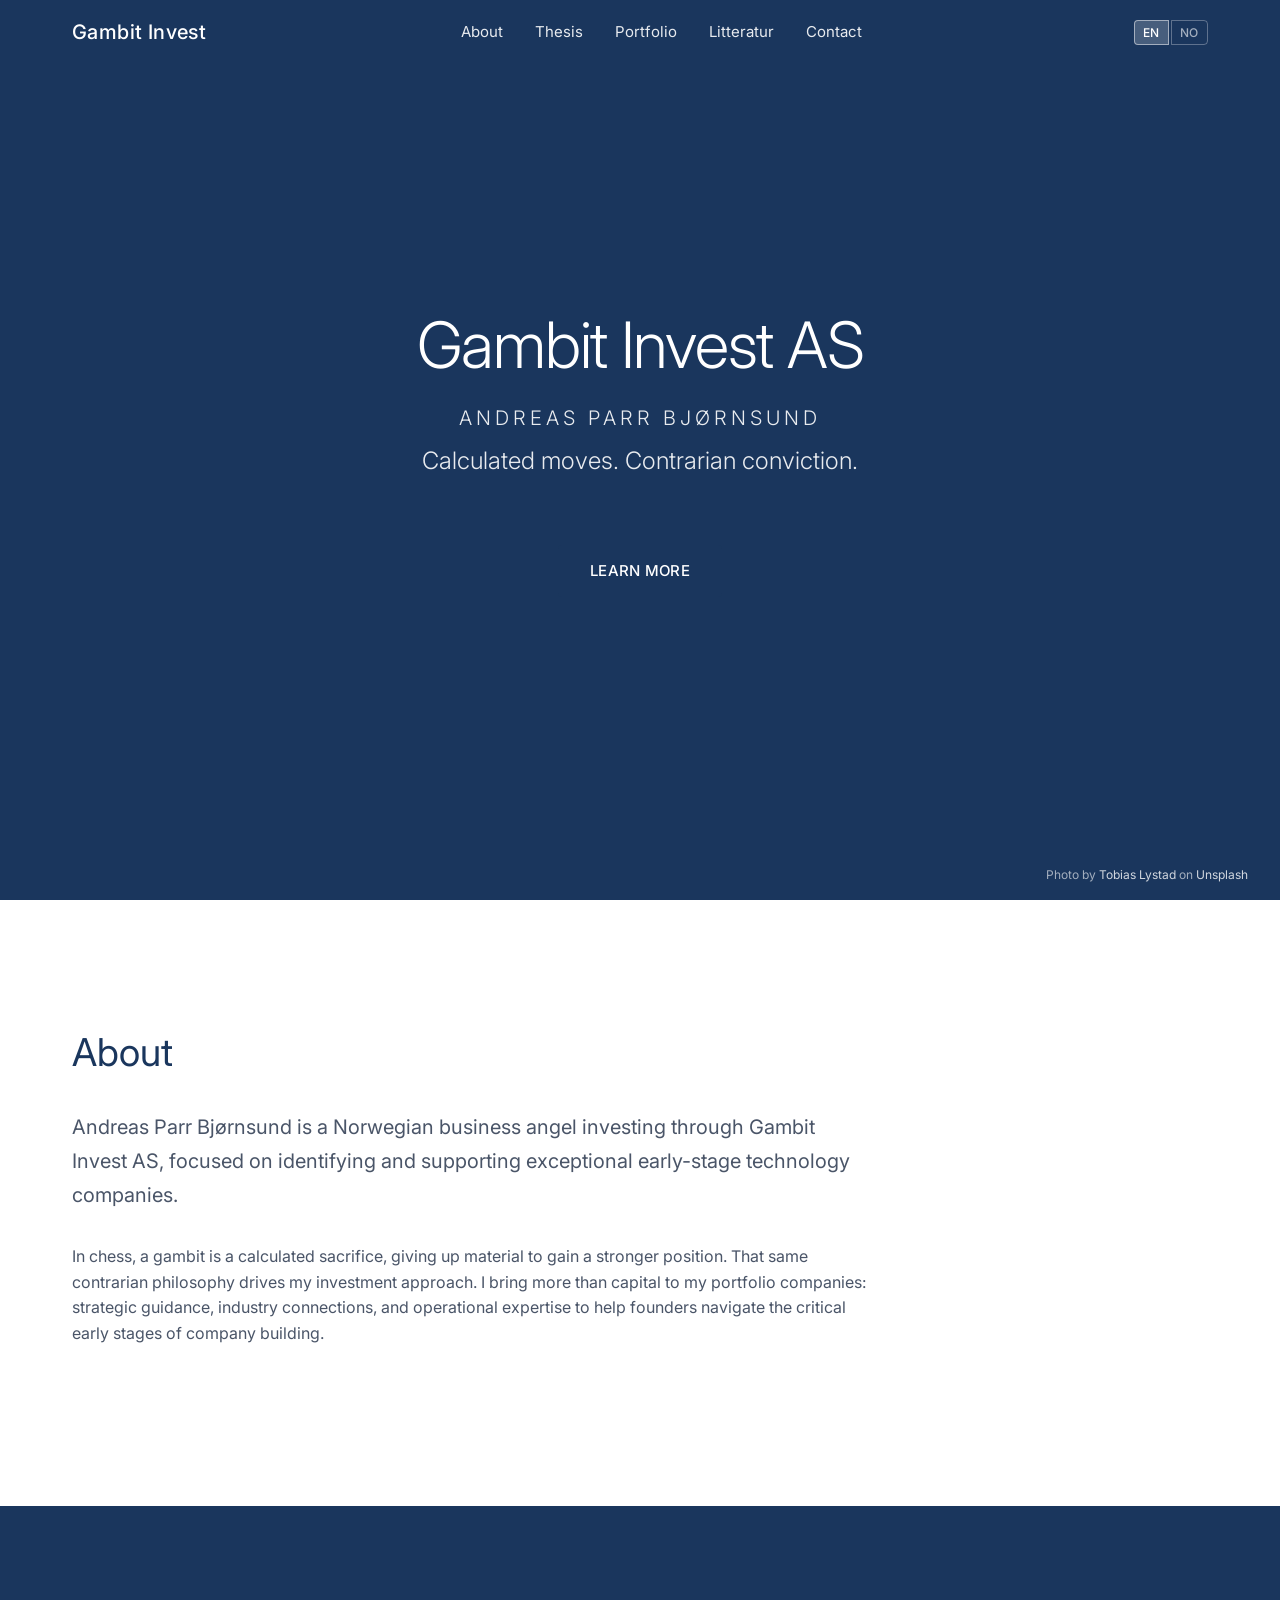
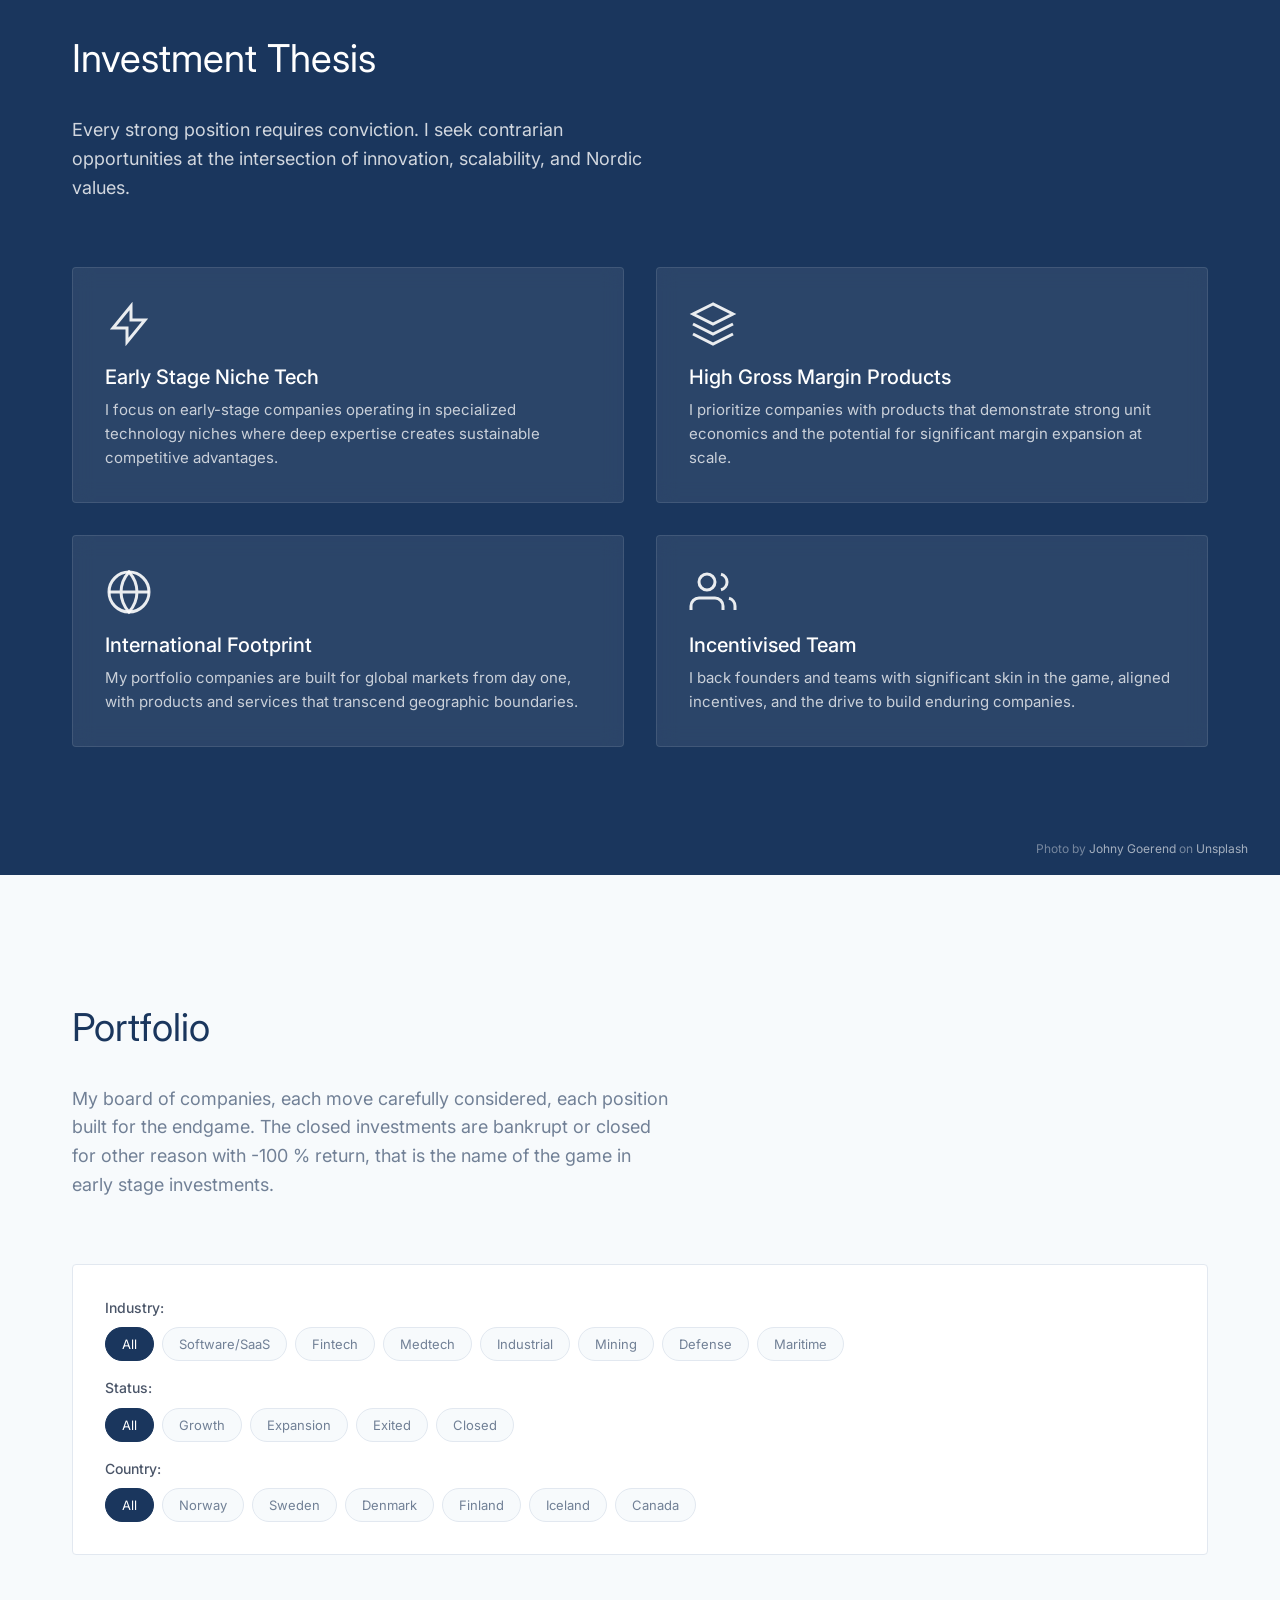
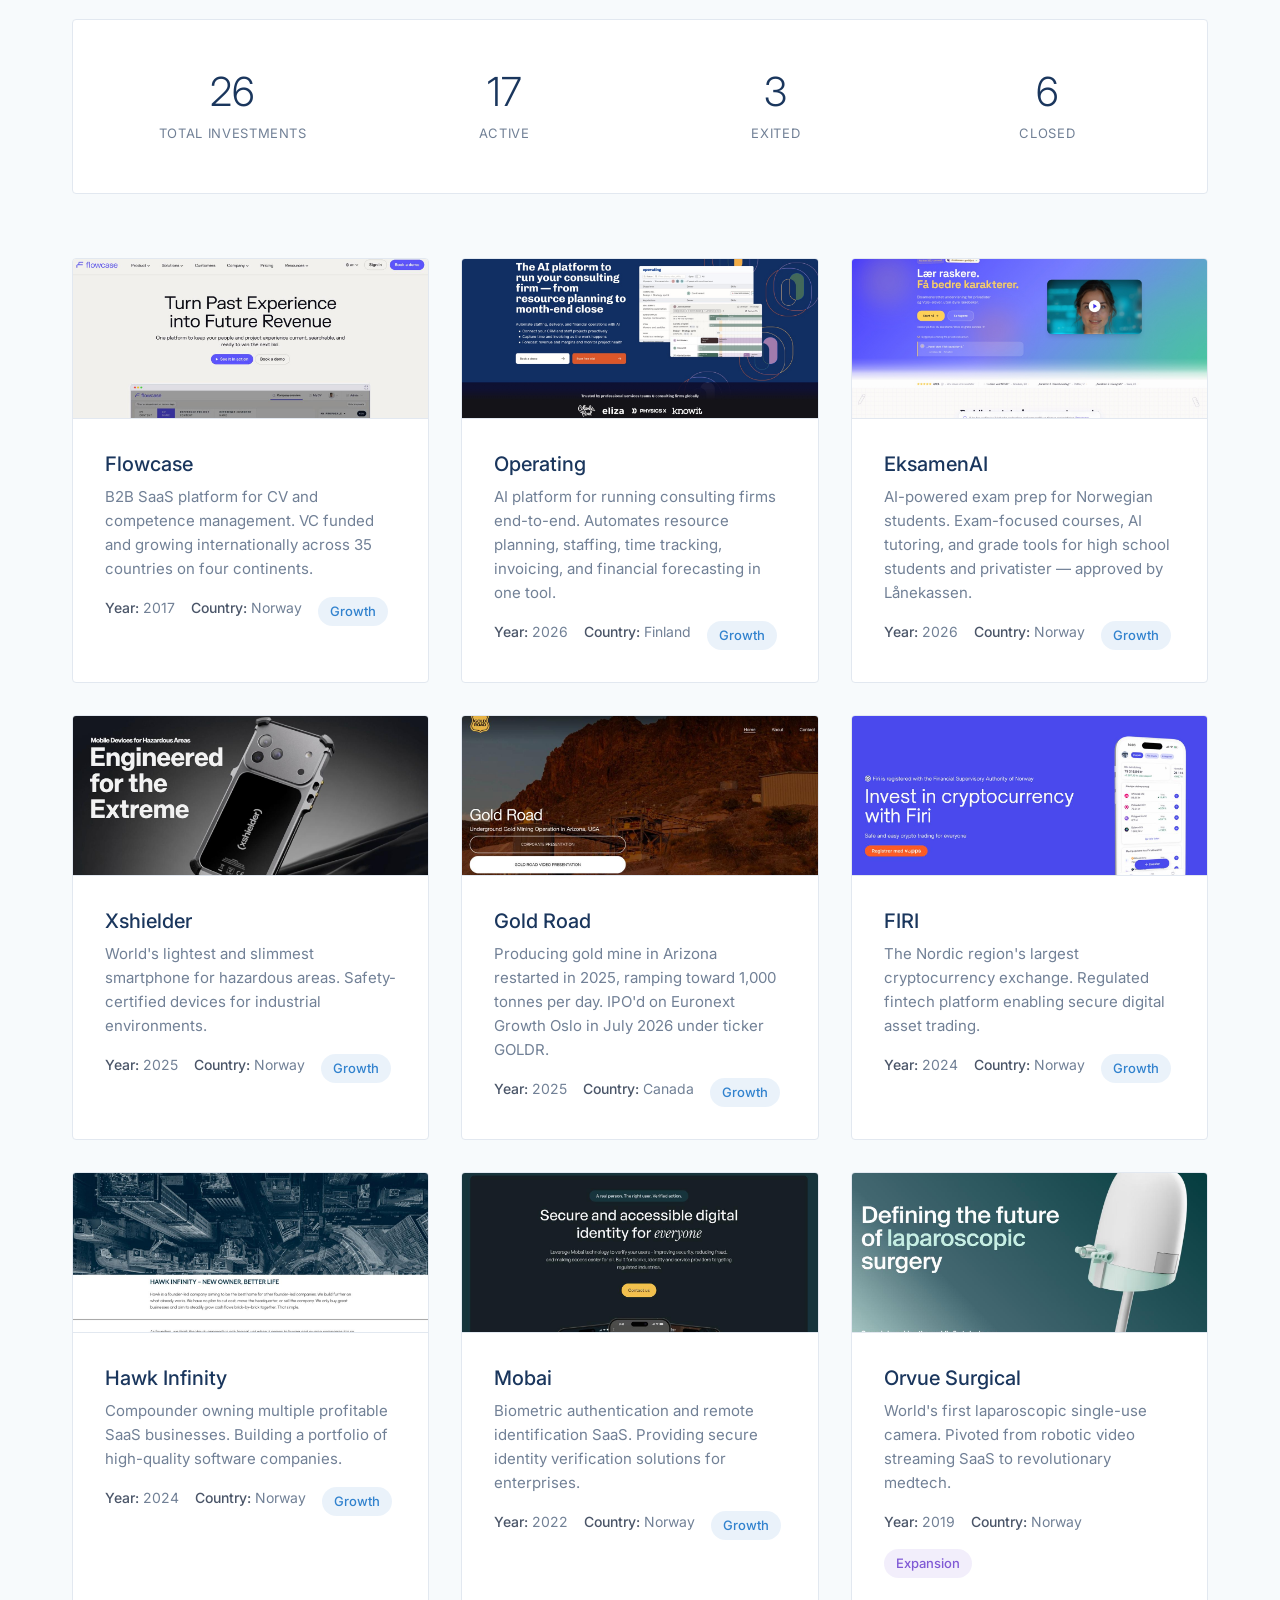
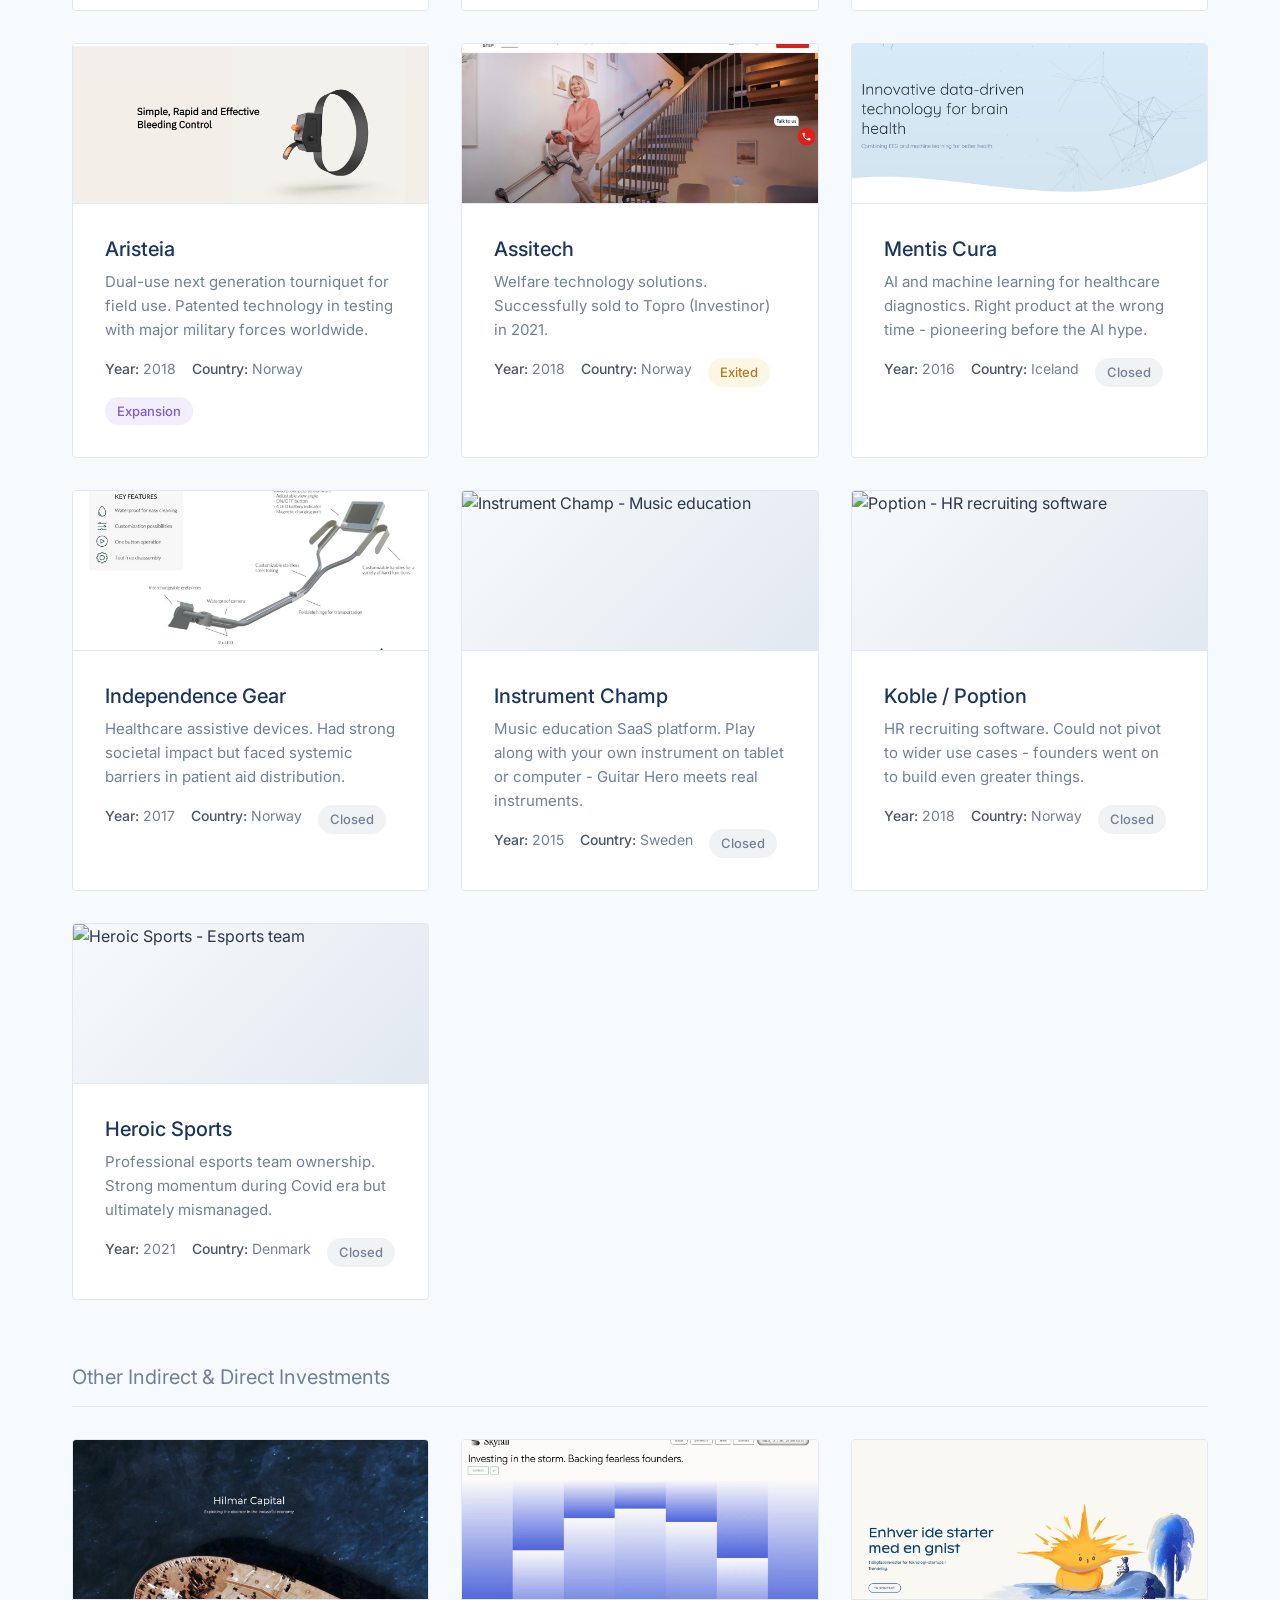
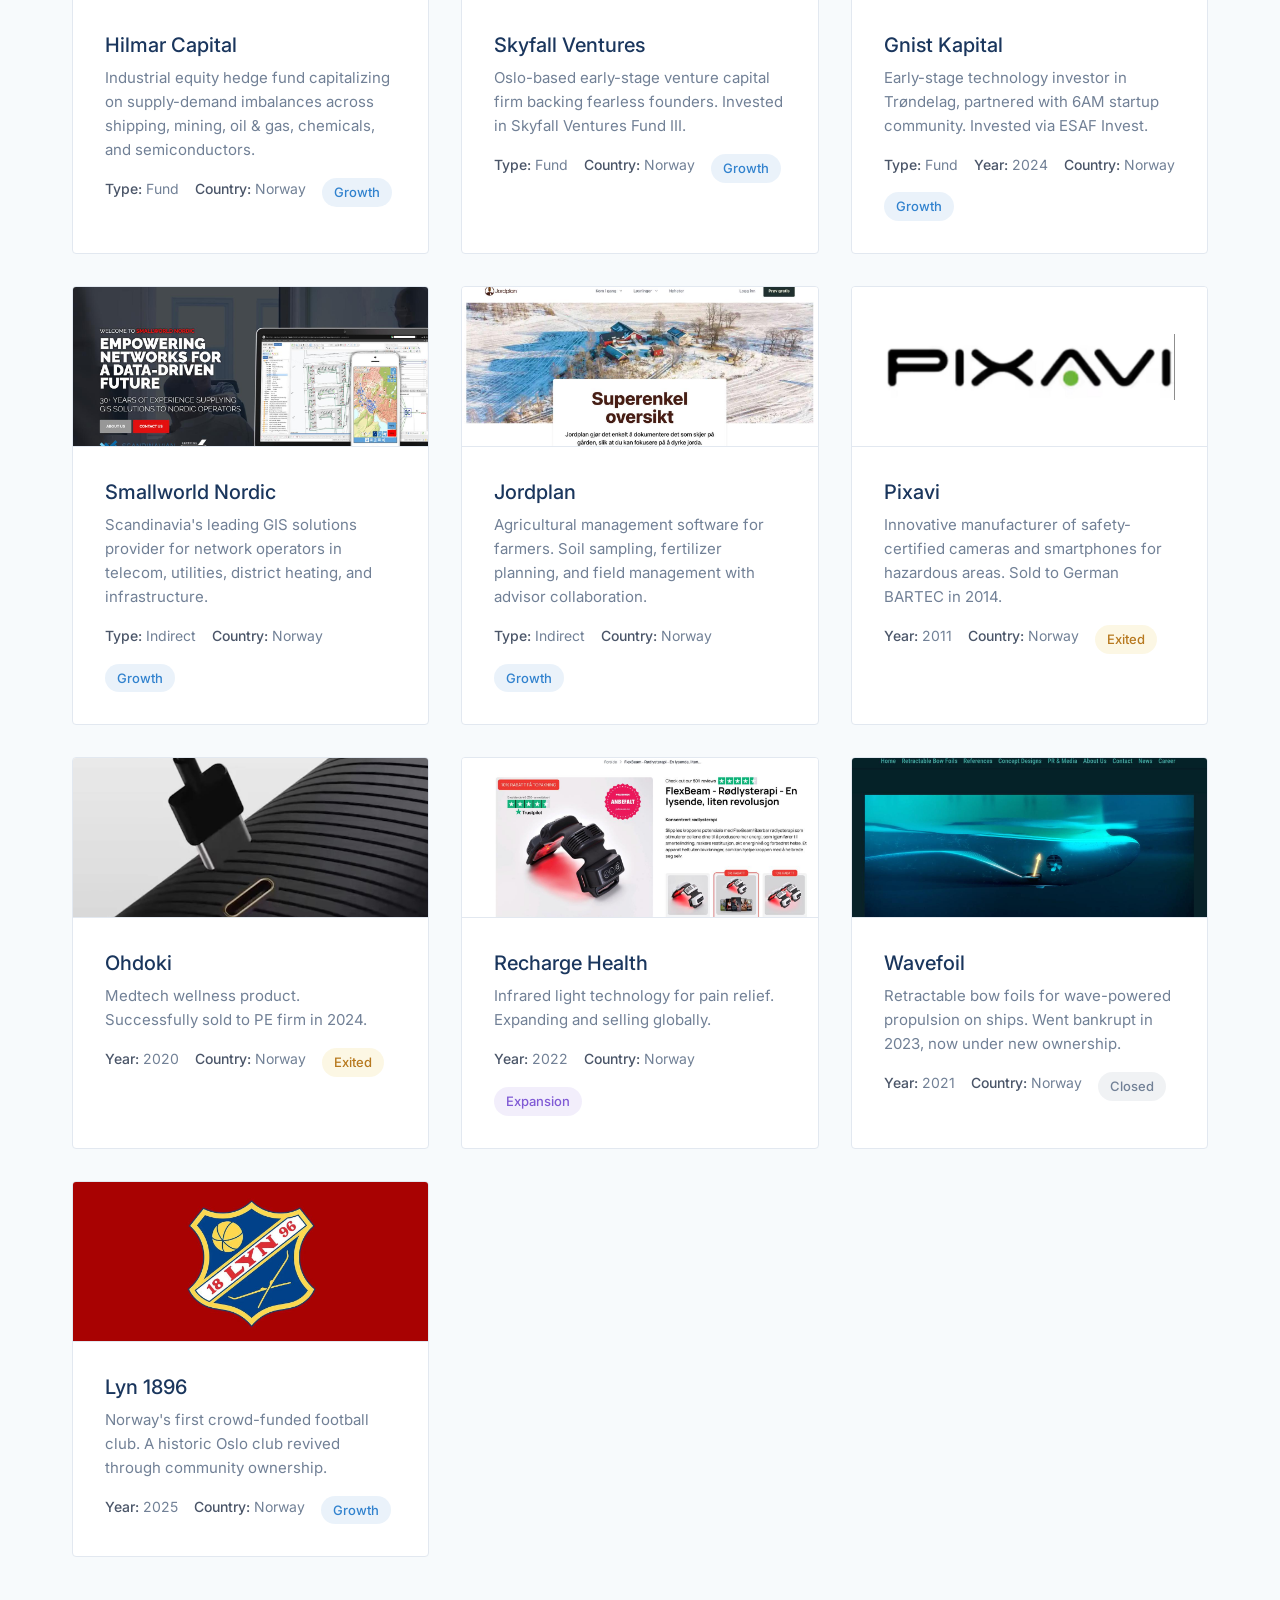
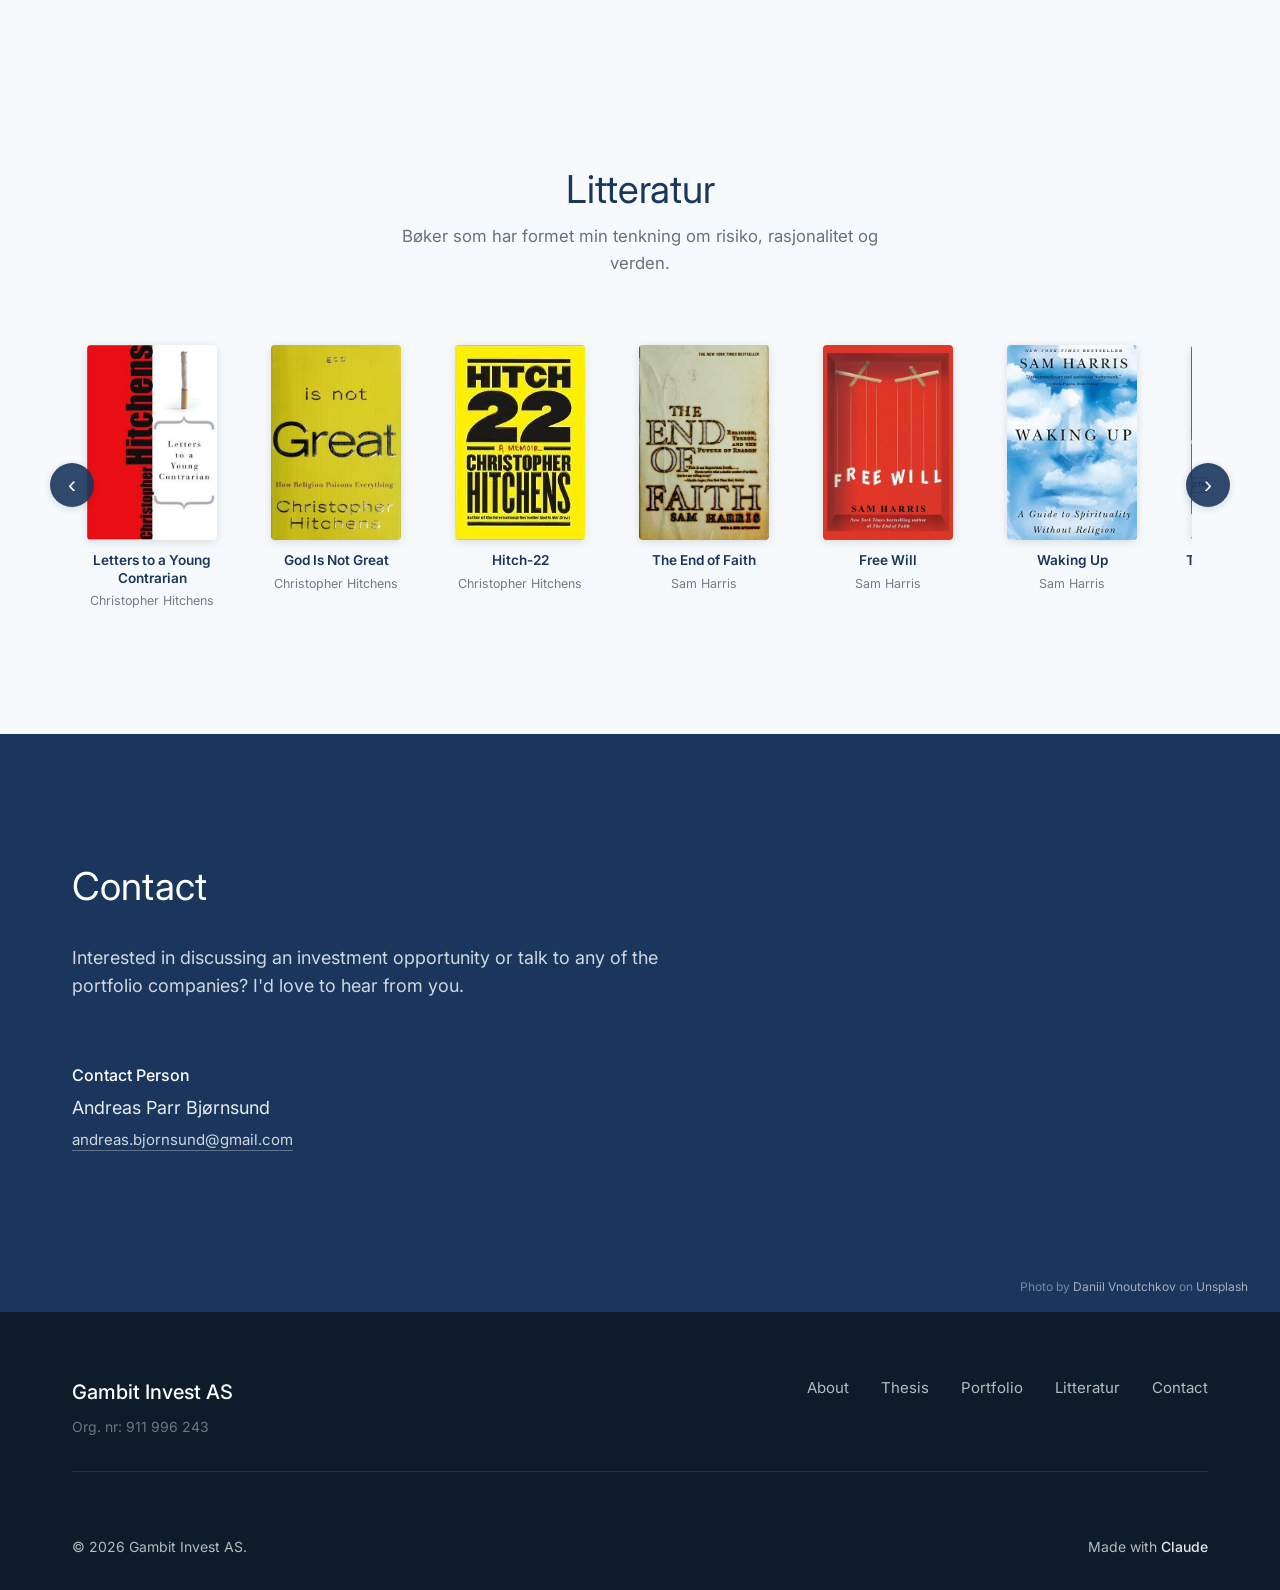
==== commit b7fbdb98: "Match new portfolio card images to original card size - Drop browser-frame styling on Operating, Eks" ====
--- a/index.html
+++ b/index.html
@@ -342,7 +342,7 @@
 
                 <!-- Operating -->
                 <div class="portfolio-card" data-industry="software" data-status="growth" data-country="finland">
-                    <div class="portfolio-logo screenshot-browser">
+                    <div class="portfolio-logo">
                         <a href="https://operating.app" target="_blank" rel="noopener">
                             <img src="images/logos/operating.jpg" alt="Operating - AI-powered PSA platform for consulting firms" loading="lazy">
                         </a>
@@ -368,7 +368,7 @@
 
                 <!-- EksamenAI -->
                 <div class="portfolio-card" data-industry="software" data-status="growth" data-country="norway">
-                    <div class="portfolio-logo screenshot-browser">
+                    <div class="portfolio-logo">
                         <a href="https://eksamen.ai" target="_blank" rel="noopener">
                             <img src="images/logos/eksamen.jpg" alt="EksamenAI - AI-powered exam prep for Norwegian students" loading="lazy">
                         </a>
@@ -752,7 +752,7 @@
 
                 <!-- Skyfall Ventures -->
                 <div class="portfolio-card" data-industry="fintech" data-status="growth" data-country="norway">
-                    <div class="portfolio-logo screenshot-browser">
+                    <div class="portfolio-logo">
                         <a href="https://www.skyfall.vc" target="_blank" rel="noopener">
                             <img src="images/logos/skyfall.jpg" alt="Skyfall Ventures - Early-stage venture capital" loading="lazy">
                         </a>
